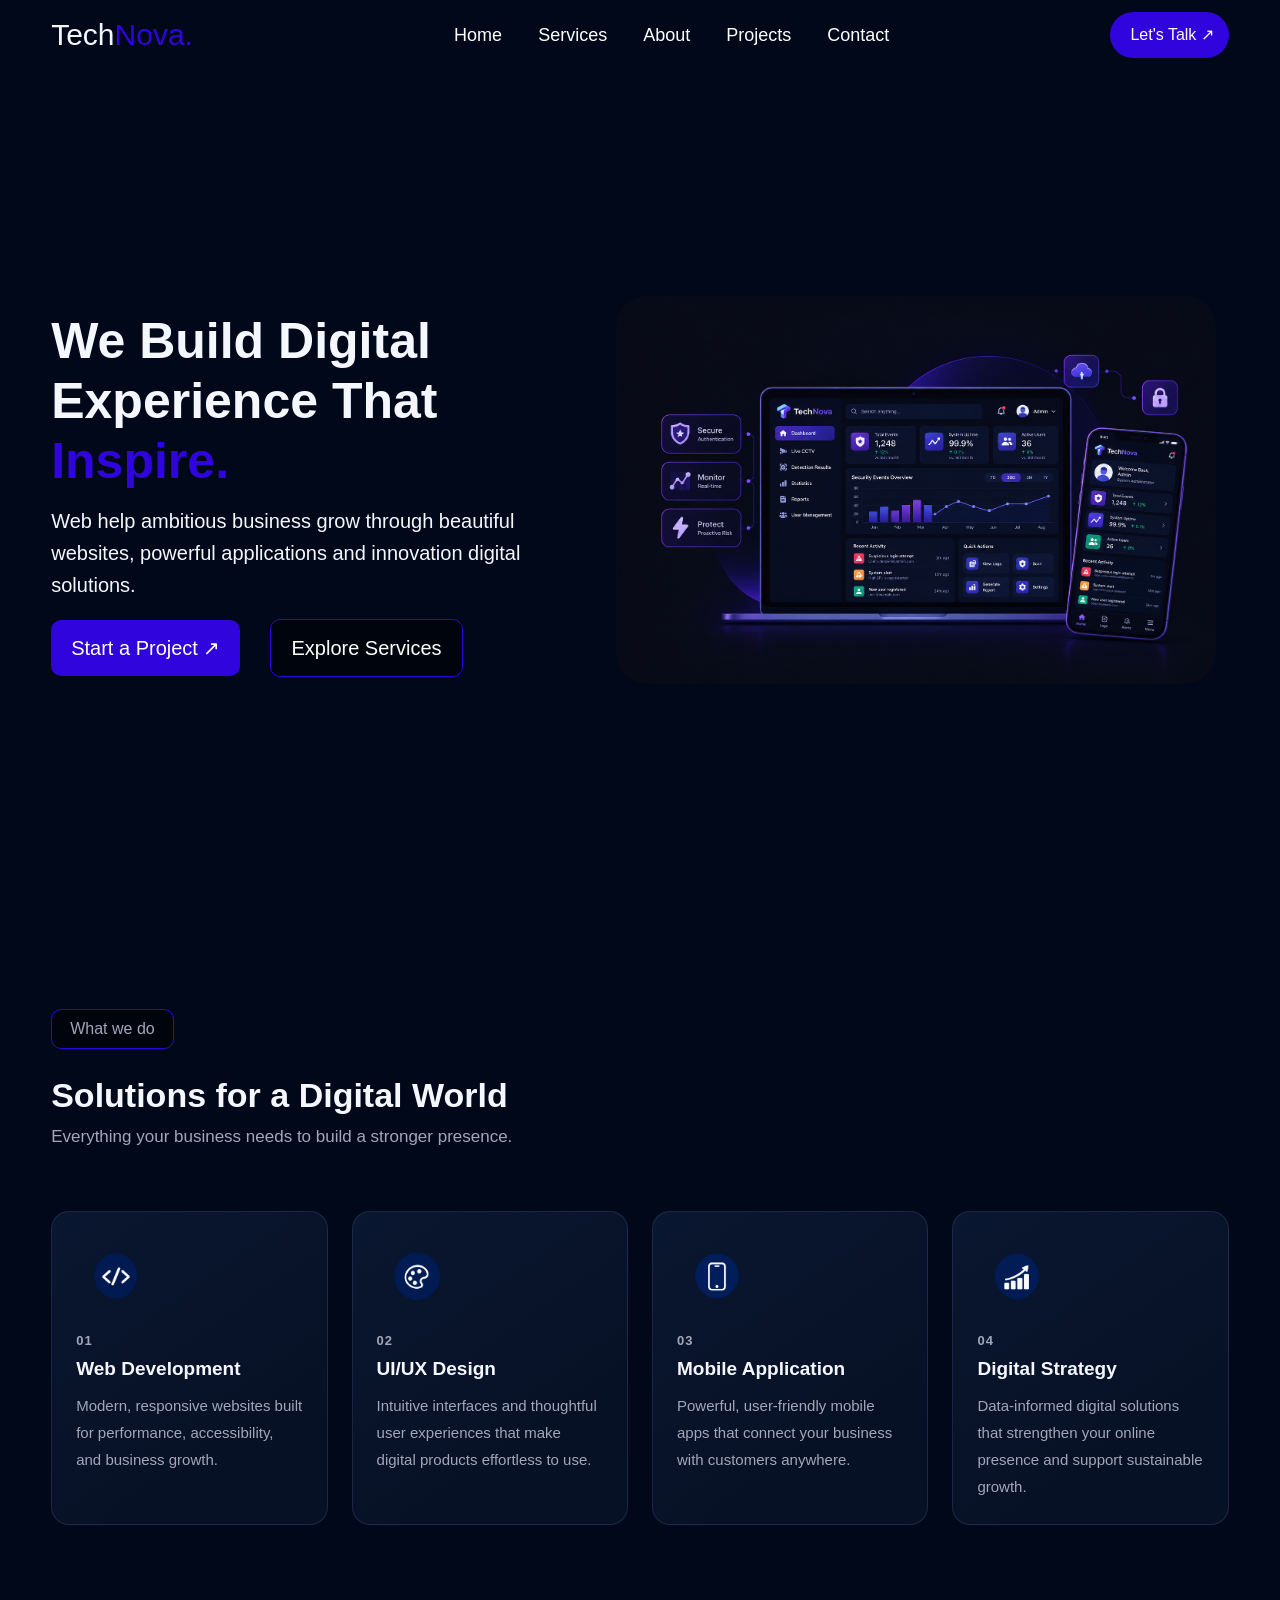
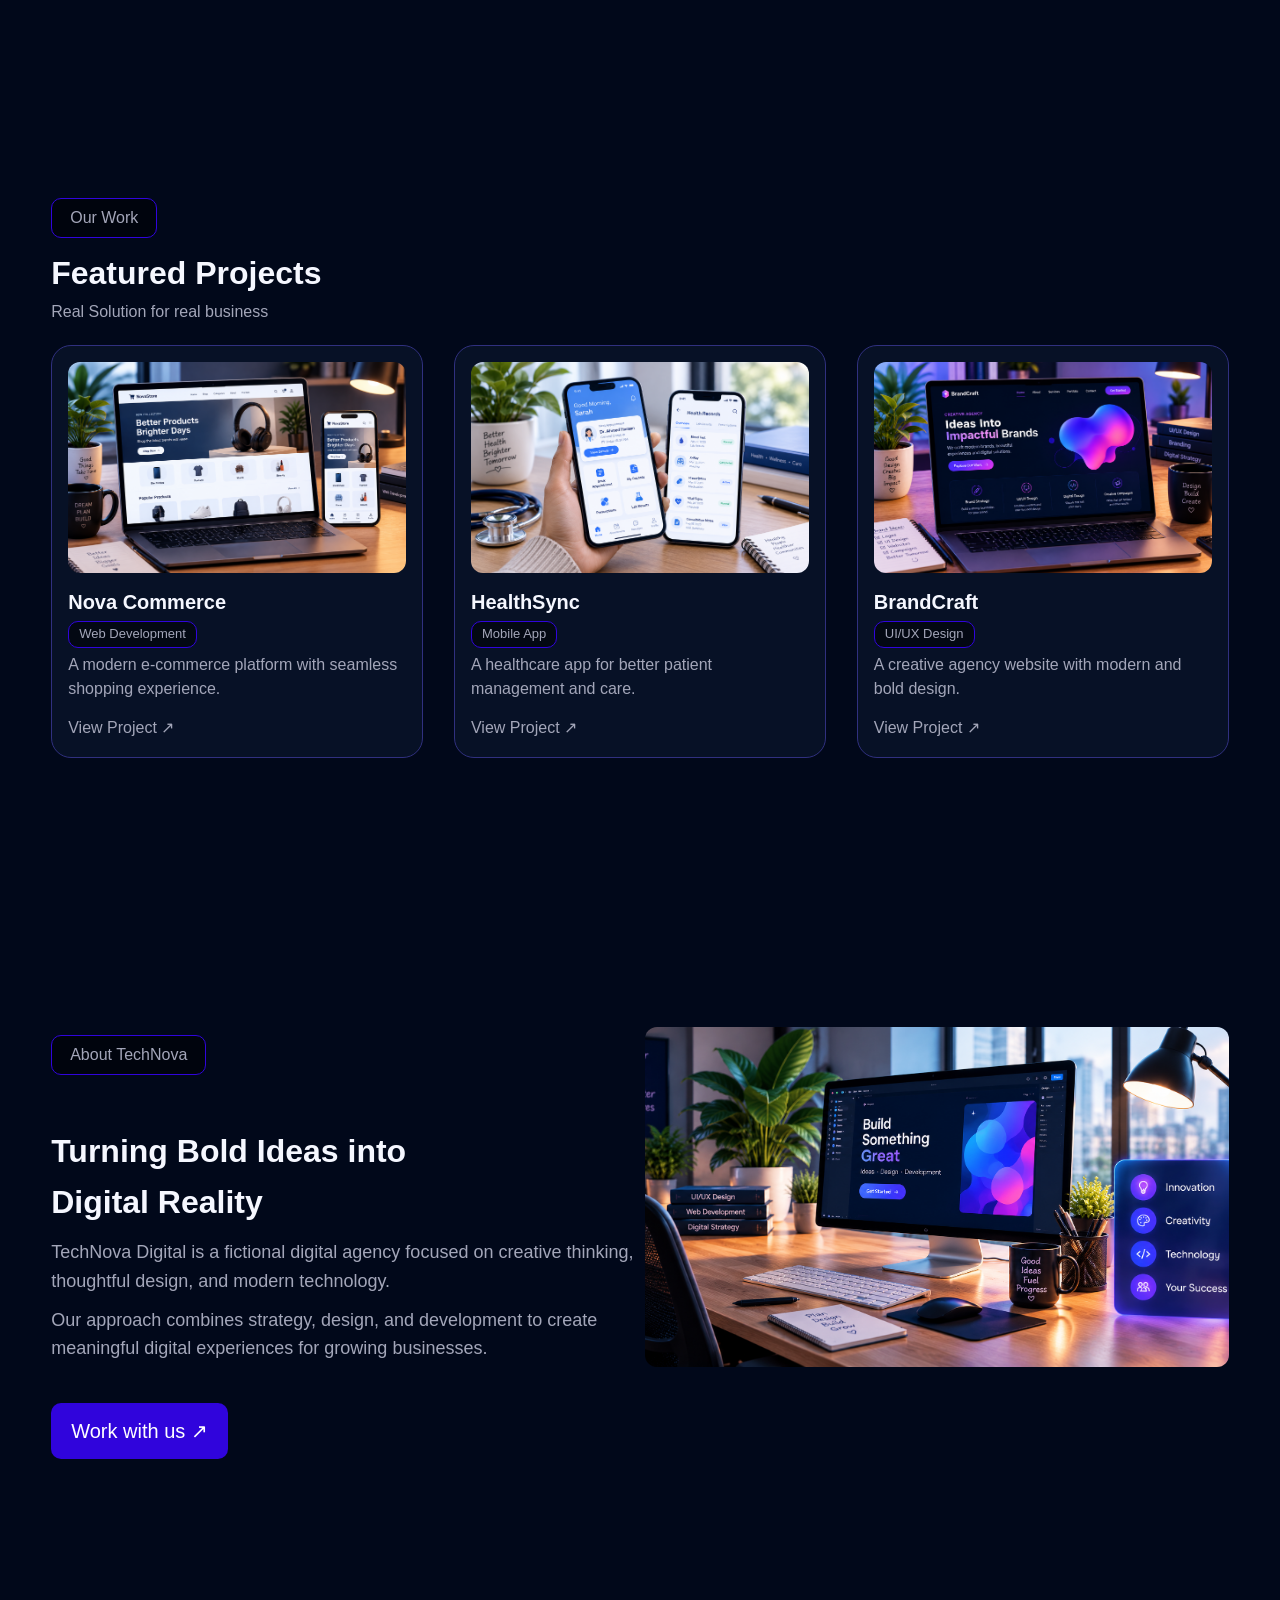
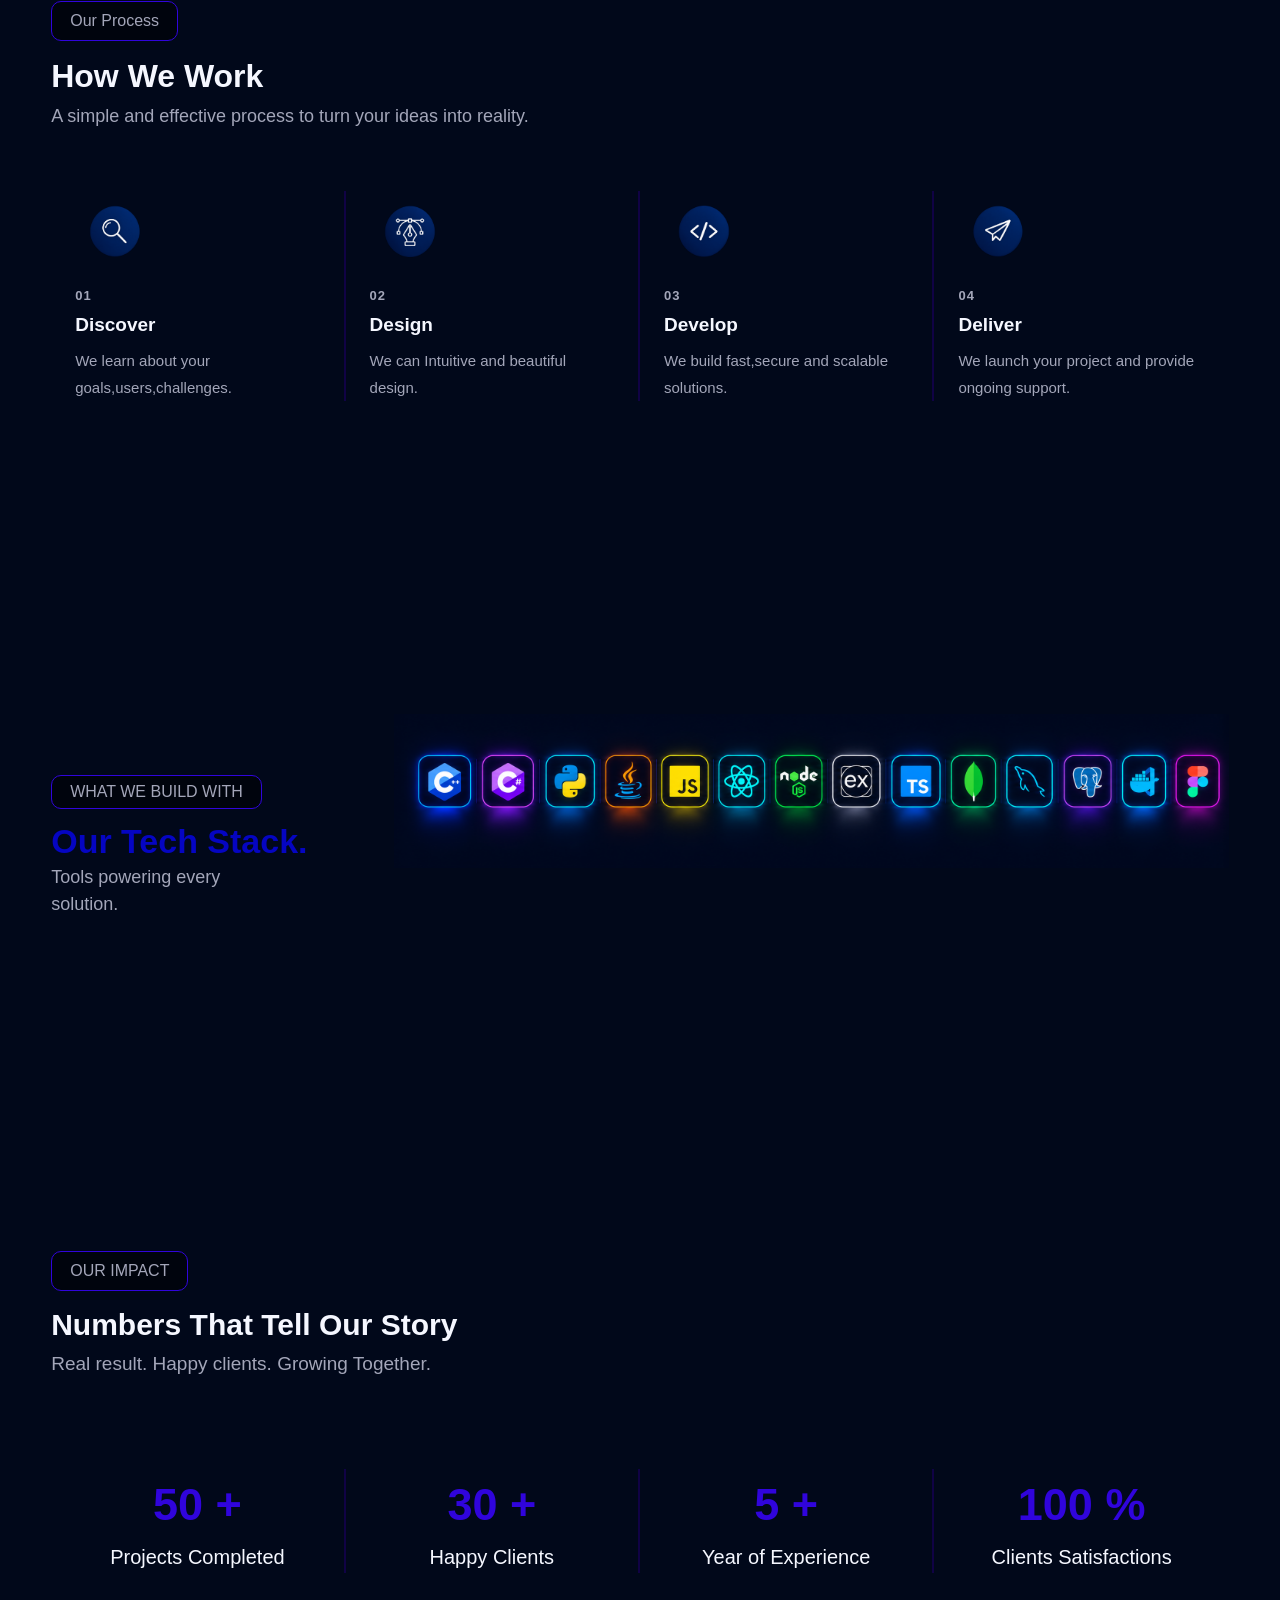
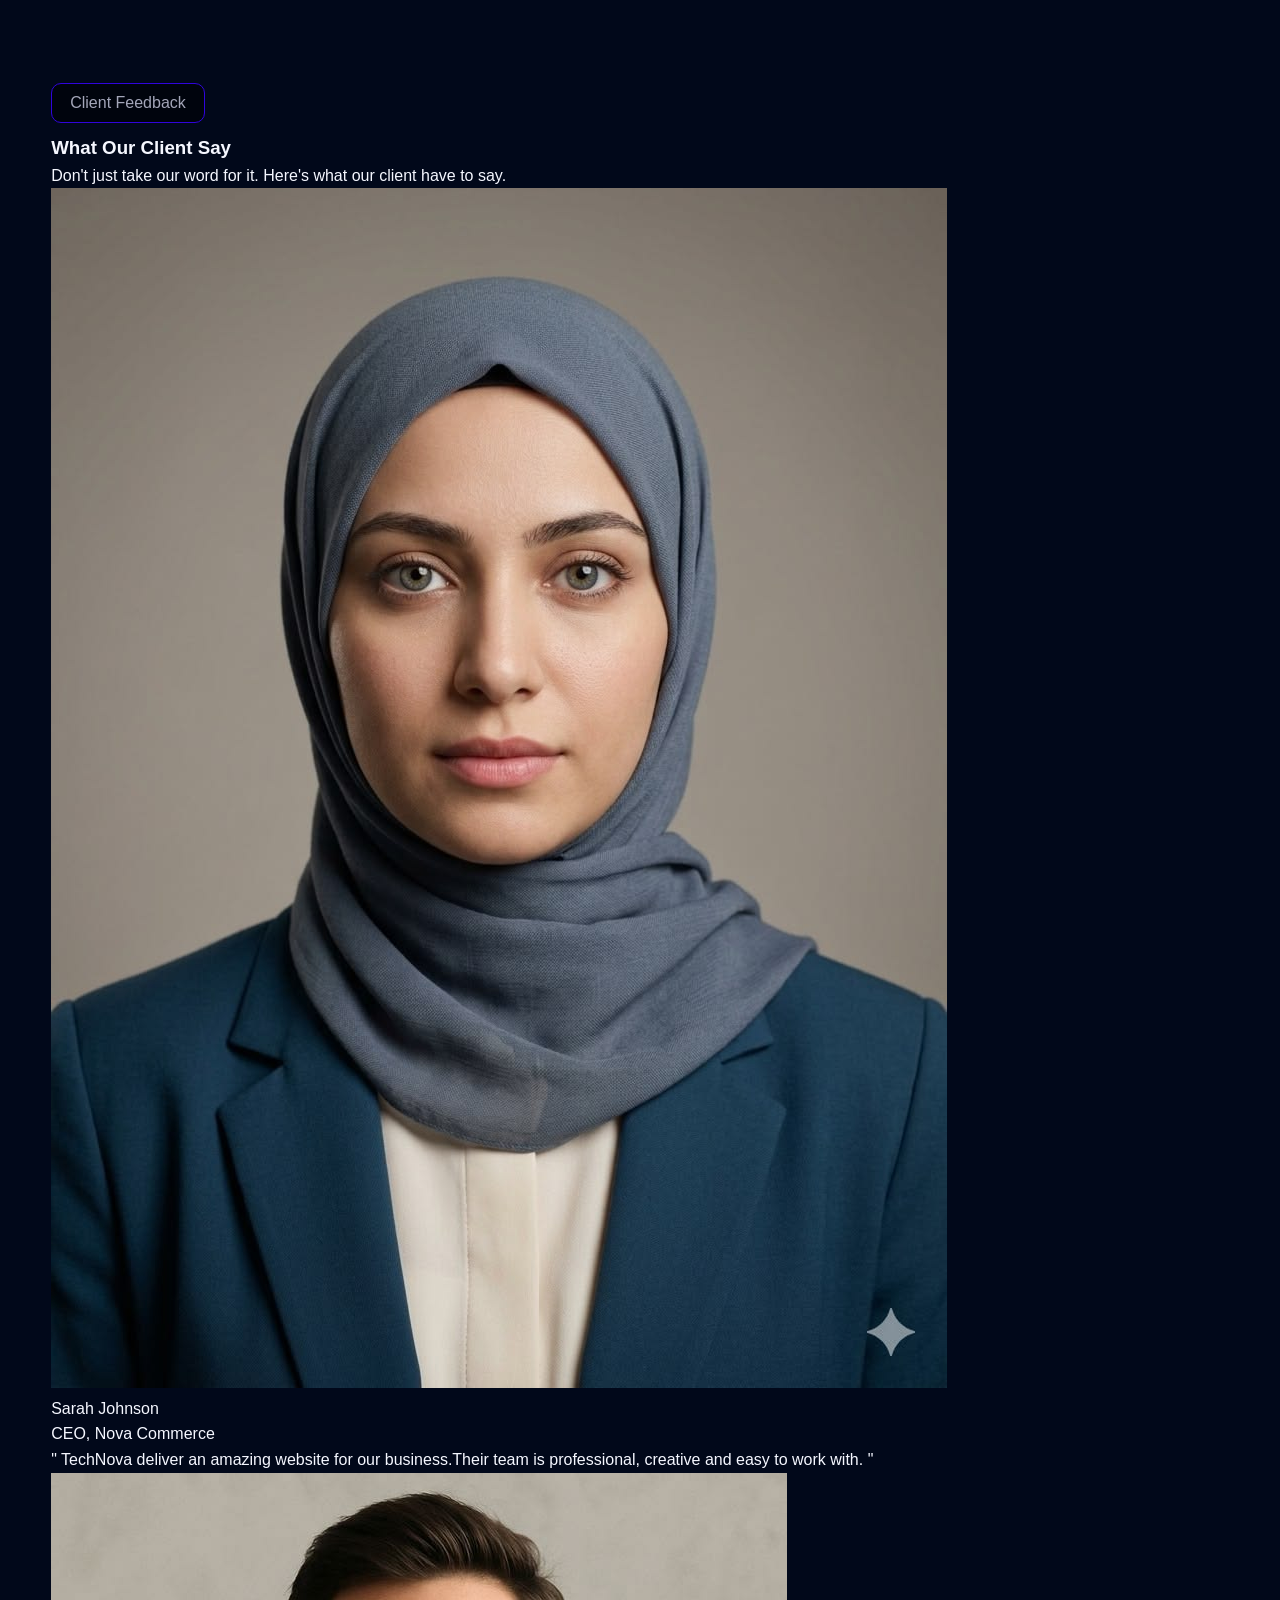
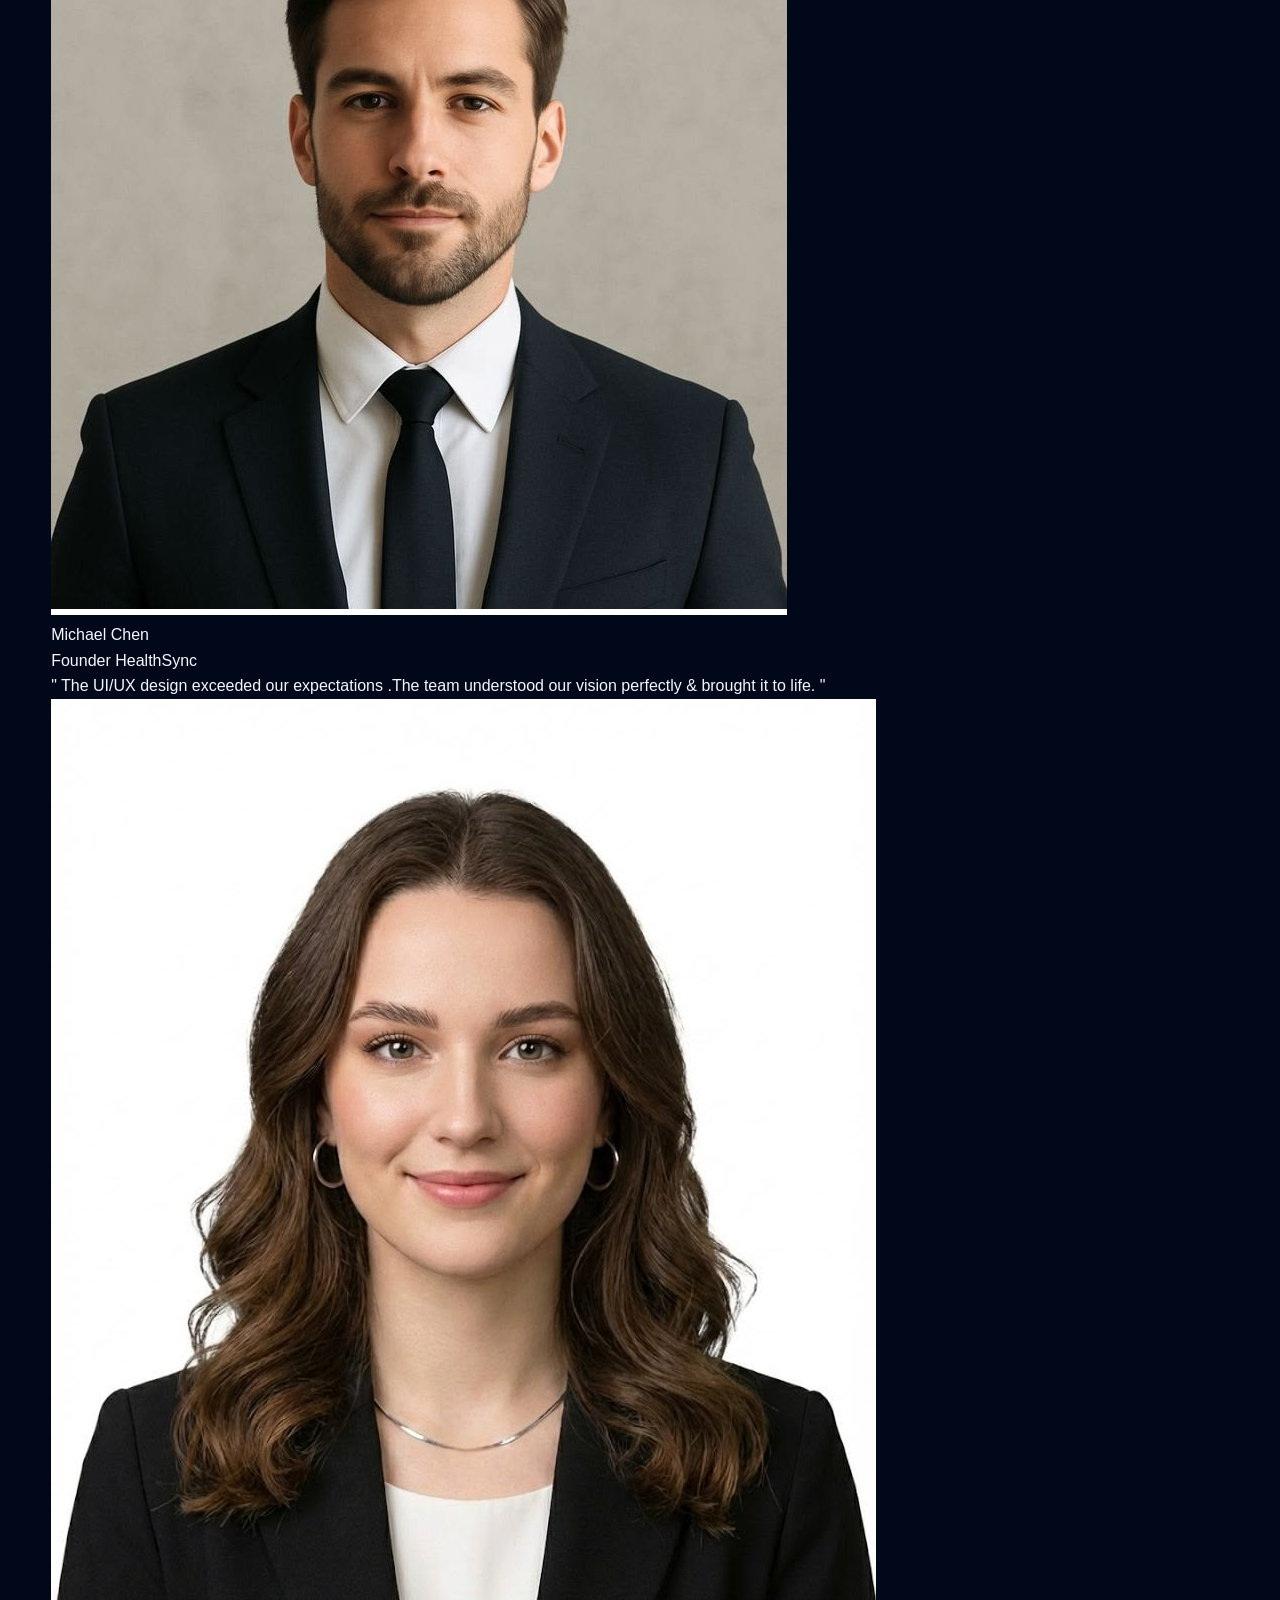
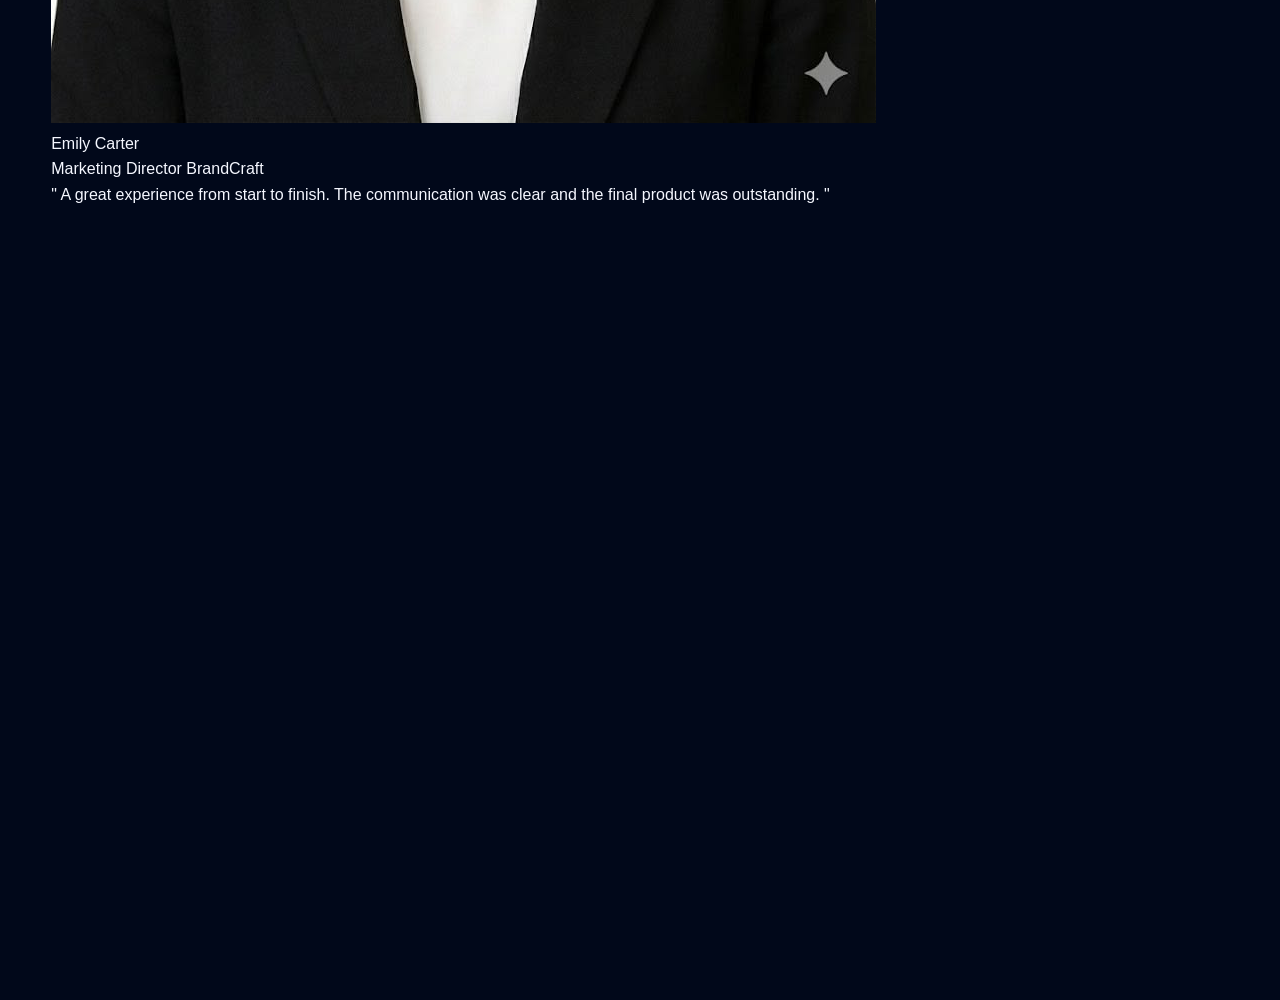
==== WebDev-L1-LandingPage/index.html @ ad39c38d "Update landing page HTML structure" ====
<!DOCTYPE html>
<html lang="en">
<head>
    <meta charset="UTF-8">
    <meta name="viewport" content="width=device-width, initial-scale=1.0">
    <title>TechNova Digital | Digital Solutions</title>
    <link rel="stylesheet" href="style.css">
</head>
<body>
    
        <header>
        <div class="left-side">Tech<span class="span-title">Nova.</span></div>
        <div class="middle-side">
            <div><a href="#home">Home</a></div>
            <div><a href="#services">Services</a></div>
            <div><a href="#about">About</a></div>
            <div><a href="#projects">Projects</a></div>
            <div><a href="#contact">Contact</a></div>
        </div>
        <div class="right-side">
            <a href="#contact" class="talk-button">Let's Talk ↗</a>
        </div>
    </header>
    <main>
        <section class="hero-info">
            <div class="hero">
                <h1>We Build Digital Experience That <span class="span-title">Inspire.</span></h1>

                <p class="description">Web help ambitious business grow through beautiful websites, powerful applications and innovation digital solutions. </p>

                <div class="hero-actions">
                    <a href="#contact" class="start-project">Start a Project ↗</a>
                    <a href="#services" class="explore-service">Explore Services</a>
                </div>
            </div>
            <div class="image-part">
                <div class="image">
                    <img class="hero-image" src="image/TechNova.png" alt="hero image">
                </div>         
            </div>
        </section>
        <section class="service" id="services">
            <a href="#services" class="span-projects">What we do</a>
            <p class="service-title">Solutions for a Digital World</p>
            <p class="service-description">Everything your business needs to build a stronger presence.</p>

            <div class="work-section">
                <div class="section">
                    <div class="icon-images">
                        <img class="icons" src="image/Code.png" alt="">
                    </div>
                    <p class="number">01</p>
                    <h4 class="section-title">Web Development</h4>
                    <p class="section-description">Modern, responsive websites built for performance, accessibility, and business growth.</p>

                </div>
                <div class="section">
                    <div class="icon-images">
                        <img class="icons" src="image/Palette.png" alt="">
                    </div>
                    <p class="number">02</p>
                    <h4 class="section-title">UI/UX Design</h4>
                    <p class="section-description">Intuitive interfaces and thoughtful user experiences that make digital products effortless to use.</p>

                </div>
                <div class="section">
                    <div class="icon-images">
                        <img class="icons" src="image/Mobile.png" alt="">
                    </div>
                    <p class="number">03</p>
                    <h4 class="section-title">Mobile Application</h4>
                    <p class="section-description">Powerful, user-friendly mobile apps that connect your business with customers anywhere.</p>
                </div>
                <div class="section">
                    <div class="icon-images">
                        <img class="icons" src="image/Analytics.png" alt="">
                    </div>
                    <p class="number">04</p>
                    <h4 class="section-title">Digital Strategy</h4>
                    <p class="section-description">Data-informed digital solutions that strengthen your online presence and support sustainable growth.</p>
                </div>
            </div>

        </section>
        <section class="project-part" id="projects">
            <div class="project-info">
                <a href="#projects" class="span-projects">Our Work</a>
                <h2 class="project-intro-title">
                    Featured Projects
                </h2>
                <p class="project-intro-description">Real Solution for real business</p>

            </div>
            <div class="project-view">
                <div class="project-section">
                    <div class="project-images">
                        <img class="project-image" src="image/Project/Nova Commerce.png" alt="">
                    </div>
                    <div class="project-description-info">
                        <h3 class="project-name">Nova Commerce</h3>
                        <p class="project-type">Web Development</p>
                        <p class="project-description">
                            A modern e-commerce platform with seamless shopping experience.
                        </p>
                        <a href="#projects" class="project">View Project ↗</a>
                    </div>
                    
                </div>
                <div class="project-section">
                    <div class="project-images">
                        <img class="project-image" src="image/Project/Health Sync.png " alt="">
                    </div>
                    <div class="project-description-info">
                        <h3 class="project-name">HealthSync
                        </h3>
                        <p class="project-type">Mobile App</p>
                        <p class="project-description">
                            A healthcare app for better patient management and care.
                        </p>
                        <a href="#projects" class="project">View Project ↗</a>
                    </div>
                    
                </div>
                <div class="project-section">
                    <div class="project-images">
                        <img class="project-image" src="image/Project/Brand Craft.png" alt="">
                    </div>
                    <div class="project-description-info">
                        <h3 class="project-name">BrandCraft</h3>
                        <p class="project-type">UI/UX Design
                        </p>
                        <p class="project-description">
                            A creative agency website with modern and bold design.
                        </p>
                        <a href="#projects" class="project">View Project ↗</a>
                    </div>
                </div>
            </div>
        </section>
        <section class="about-section" id="about">
            <div class="about-section-info">
                <a href="#about" class="span-about">About TechNova</a>
                <h2 class="about-title">Turning Bold Ideas into Digital Reality</h2>
                <p class="about-description">
                    TechNova Digital is a fictional digital agency focused on creative thinking, thoughtful design, and modern technology.
                </p>
                <p class="description2">
                    Our approach combines strategy, design, and development to create meaningful digital experiences for growing businesses.
                </p>
                <a href="#about" class="start-project">Work with us ↗</a>


            </div>
            <div class="about-section-image">
                <img class="about-image" src="image/about.png" alt="A creative digital agency workspace with a computer displaying a colorful design">

            </div>
        </section>
        <section class="work">
            <div class="work-process-title-info">
                <a href="#" class="span-projects">Our Process</a>
                <h2 class="work-title">How We Work</h2>
                <p class="work-section-description">A simple and effective process to turn your ideas into reality.</p>
            </div>
            <div class="work-section">
                <div class="section">
                    <div class="icon-images">
                        <img class="icons" src="image/Process_icon/discover.png" alt="">
                    </div>
                    <p class="number">01</p>
                    <h4 class="section-title">Discover</h4>
                    <p class="section-description">We learn about your goals,users,challenges.</p>
                    
                </div>
                <div class="section">
                    <div class="icon-images">
                        <img class="icons" src="image/Process_icon/design.png" alt="">
                    </div>
                    <p class="number">02</p>
                    <h4 class="section-title">Design</h4>
                    <p class="section-description">We can Intuitive and beautiful design.</p>

                </div>
                <div class="section">
                    <div class="icon-images">
                        <img class="icons" src="image/Process_icon/develop.png" alt="">
                    </div>
                    <p class="number">03</p>
                    <h4 class="section-title">Develop</h4>
                    <p class="section-description">We build fast,secure and scalable solutions.</p>
                </div>
                <div class="section">
                    <div class="icon-images">
                        <img class="icons" src="image/Process_icon/deliver.png" alt="">
                    </div>
                    <p class="number">04</p>
                    <h4 class="section-title">Deliver</h4>
                    <p class="section-description">We launch your project and provide ongoing support.</p>
                </div>
            </div>
        </section>
        <section class="modern-stack">
            <div class="stack-titles">
                <span class="span-projects">WHAT WE BUILD WITH</span>
                <p class="tech-stack">Our Tech Stack.</p>
                <p class="tech-description">Tools powering every solution.</p>
            </div>
            <div class="stack-image">
                <img class="stack" src="image/Stack.png" alt="Technology stack: C++, C#, Python, Java, JavaScript, React, Node.js, Express, TypeScript, MongoDB, MySQL, PostgreSQL, Docker, and Figma">
            </div>
        </section>
        <section class="story-section">
            <div class="impact-info">
                <a href="#" class="span-projects">OUR IMPACT</a>
                <h2 class="impact-title">Numbers That Tell Our Story</h2>
                <p class="impact-title-description">Real result. Happy clients. Growing Together.</p>
            </div>

            <div class="impact_stat">
                <div class="stat">
                    <h3 class="impact-number">50 + </h3>
                    <p class="impact-description">Projects Completed </p>
                </div>

                <div class="stat">
                    <h3 class="impact-number">30 + </h3>
                    <p class="impact-description">Happy Clients </p>
                </div>

                <div class="stat">
                    <h3 class="impact-number">5 + </h3>
                    <p class="impact-description">Year of Experience </p>
                </div>

                <div class="stat">
                    <h3 class="impact-number">100 % </h3>
                    <p class="impact-description">Clients Satisfactions </p>
                </div>
            </div>
        </section>
        <section class="client-feedback">
            <div class="client-feedback-info">
                <a class="span-projects" href="#">Client Feedback</a>
                <h3 class="client-title">What Our Client Say</h3>
                <p class="client-title-description">Don't just take our word for it. Here's what our client have to say.</p>

            </div>
            <div class="feedback-testimony">
                <div class="client-box">
                    <div class="client-personal-info">
                        <div class="client-image">
                            <img class="profile-pic" src="image/profile/Sarah.jpg" alt="">
                        </div>
                        <div class="client-personal-status">
                            <p class="client-name">Sarah Johnson</p>
                            <p class="client-status">
                                CEO, Nova Commerce
                            </p>
                        </div>
                    </div>
                    <div class="client-feedback-text">
                        <p class="feedback">" TechNova deliver an amazing website for our business.Their team is professional, creative and easy to work with. "</p>
                    </div>
                </div>
                <div class="client-box">
                    <div class="client-personal-info">
                        <div class="client-image">
                            <img class="profile-pic" src="image/profile/Michael.jpg" alt="">
                        </div>
                        <div class="client-personal-status">
                            <p class="client-name">Michael Chen </p>
                            <p class="client-status">
                                Founder HealthSync
                            </p>
                        </div>
                    </div>
                    <div class="client-feedback-text">
                        <p class="feedback">" The UI/UX design exceeded our expectations .The team understood our vision perfectly & brought it to life. "</p>
                    </div>
                </div>
                <div class="client-box">
                    <div class="client-personal-info">
                        <div class="client-image">
                            <img class="profile-pic" src="image/profile/Emily.jpg" alt="">
                        </div>
                        <div class="client-personal-status">
                            <p class="client-name">Emily Carter</p>
                            <p class="client-status">
                                Marketing Director BrandCraft
                            </p>
                        </div>
                    </div>
                    <div class="client-feedback-text">
                        <p class="feedback">" A great experience from start to finish. The communication was clear and the final product was outstanding. "</p>
                    </div>
                </div>

            </div>
        </section>

    </main>

    
</body>
</html>
---- WebDev-L1-LandingPage/style.css ----
* {
    margin: 0;
    padding: 0;
    box-sizing: border-box;
}

:root {
    --page-gutter: clamp(24px, 4vw, 64px);
}

html {
    scroll-behavior: smooth;
}

body {
    font-family: Arial, Helvetica, sans-serif;
    background-color:#01081A;
    color: #f5f7ff;
    line-height: 1.6;
    min-height: 1000vh;

}
html, body {
    overflow-x: hidden;
    width: 100%;
}

main {
    display: flex;
    flex-direction: column;
    gap: 0;
    width: 100%;
    max-width: 1600px;
    margin: 0 auto;
    padding: 0 var(--page-gutter);
}

header{
    display: flex;
    align-items: center;
    height: 70px;
    width: 100%;
    max-width: 1600px;
    margin: 0 auto 18px;
    padding: 0 var(--page-gutter);
    
}
.left-side{
    width: auto;
    display: flex;
    align-items: center;
    font-size: 30px;
    margin-right: 40px;
}
.middle-side{
    display: flex;
    justify-content: center;
    align-items: center;
    gap: clamp(16px, 3vw, 36px);
    flex: 1;
    font-size: 18px;
}
.right-side{
    width: auto;
    display: flex;
    align-items: center;


}
.span-title{
    color: #3004dc;
}

.talk-button {
    display: inline-flex;
    align-items: center;
    padding-top: 10px;
    padding-bottom: 10px;
    padding-left: 20px;
    padding-right: 15px;
    background-color: #3004dc;
    color: white;
    text-decoration: none;
    font-size: 16px;
    font-weight: 500;
    border-radius:50px;
    transition: background-color 0.3s ease;
}

.talk-button:hover {
    background-color: #0505c2;
}

.talk-button span {
    font-size: 22px;
}
a{
    text-decoration: none;
    color: white;
}
.hero{
    display: flex;
    flex-direction: column;
    align-items: flex-start;
    gap: 14px;
}

h1{
    max-width: 520px;
    font-size: clamp(38px, 4vw, 50px);
    line-height: 1.2;

}
.description{
    max-width: 500px;
    font-size: 20px;
    line-height: 1.6;
}

.hero-info{
    display: grid;
    grid-template-columns: minmax(0, 0.9fr) minmax(0, 1.1fr);
    align-items: center;
    gap: clamp(24px, 3vw, 40px);
    min-height: calc(100vh - 88px);
    min-height: calc(100svh - 88px);
    padding: 12px 0;
}

.hero-actions{
    display: flex;
    flex-wrap: wrap;
    align-items: center;
    gap: 30px;
    margin-top: 4px;

}
.start-project {
    display: inline-flex;
    align-items: center;
    padding: 12px 20px;
    background-color: #3004dc;
    color: white;
    text-decoration: none;
    font-size: 20px;
    font-weight: 500;
    border-radius:10px;
    
    transition: background-color 0.3s ease;
}

.start-project:hover {
    background-color: #0505c2;
}

.explore-service{
    background-color: rgb(0 0 0 / 50%);
    border: solid 1px #3004dc;
    padding: 12px 20px;
    color: white;
    text-decoration: none;
    font-size: 20px;
    font-weight: 500;
    border-radius:10px;
    transition: background-color 0.3s ease;

}
.image-part{
    min-width: 0;
}
.image{
    width: 100%;
    max-width: 600px;
    margin: 0 auto;
}
.hero-image{
    border-radius: 32px;
    width: 100%;
}
.modern-stack{
    display: flex;
    align-items: center;
    gap: clamp(24px, 4vw, 48px);
    width: 100%;
    min-height: 100vh;
    min-height: 100svh;
    padding: 0;
    margin-top: -60px;
}
.stack-titles{
    flex: 0 0 25%;
    font-size: clamp(16px, 1.4vw, 25px);
    line-height: 1.3;
    color: #0505c2;
}

.tech-stack{
    font-size: 34px;
    font-weight: bold;

}
.tech-description{
    color: #a3a6b9;
    max-width: 240px;
    font-size: 18px;
    line-height: 1.5;

}
.stack-image{
    flex: 1;
    min-width: 0;
    height: clamp(120px, 12vw, 220px);
    overflow: hidden;
}
.stack{
    width: 100%;
    height: 100%;
    object-fit: cover;
    object-position: center;
    border: none;
}

.service{
    margin-block: 48px;
    scroll-margin-top: 24px;
    margin-top: -1px;
}

.services{
    display: inline-block;
    background-color: rgb(0 0 0 / 50%);
    border: solid 1px #3004dc;
    padding: 2px 10px;
    text-decoration: none;
    color: #a3a6b9;
    font-size: 13px;
    border-radius:10px;
    transition: background-color 0.3s ease;
    margin-bottom: 5px;
}

.service-title{
    margin-top: 16px;
    font-size: clamp(26px, 3vw, 34px);
    font-weight: bold;
    line-height: 1.2;
}

.service-description{
    color: #a3a6b9;
    max-width: 560px;
    margin-top: 8px;
    font-size: 17px;
}

.work-section{
    display: grid;
    grid-template-columns: repeat(4, minmax(0, 1fr));
    gap: clamp(16px, 2vw, 24px);
    margin-top: 60px;
}

.section{
    min-width: 0;
    min-height: 260px;
    display: flex;
    flex-direction: column;
    align-items: flex-start;
    padding: 24px;
    border: solid 1px rgb(100 116 175 / 22%);
    border-radius: 18px;
    background: linear-gradient(145deg, #0a1730, #071126 70%);
    transition: border-color 0.2s ease, transform 0.2s ease;
}

.section:hover{
    border-color: rgb(92 67 255 / 75%);
    transform: translateY(-4px);
}

.icon-images{
    display: grid;
    width: 80px;
    height: 80px;
    place-items: center;
    margin-bottom: 15px;
    padding: 11px;
    border-radius: 14px;
}

.icons{
    display: block;
    object-fit: cover;
    object-position: center;
    width: 100%;
}

.number{
    margin-bottom: 5px;
    color: #a3a6b9;
    font-size: 13px;
    font-weight: 700;
    letter-spacing: 0.08em;
}

.section-title{
    margin-bottom: 10px;
    font-weight: bold;
    font-size: 19px;
    line-height: 1.35;
}

.section-description{
    color: #a3a6b9;
    font-size: 15px;
    line-height: 1.8;
}
.work-title{
    font-size: 32px;
}
.work-section-description{
    font-size: 18px;
    color: #a3a6b9;
}
.work .work-section{
    gap: 0;
}

.work .section{
    min-height: 0;
    align-items: flex-start;
    padding: 0 24px;
    border: 0;
    border-radius: 0;
    background: none;
    text-align: left;
    transition: none;
}



.work .section:not(:last-child){
    border-right: 2px solid #100245;
}

.work .section:hover{
    transform: none;
}

.project-part{
    display: flex;
    flex-direction: column;
    justify-content: center;
    min-height: 100vh;
    min-height: 100svh;
    scroll-margin-top: 24px;
}
.span-projects{
    display: inline-block;
    background-color: rgb(0 0 0 / 50%);
    border: solid 1px #3004dc;
    padding: 6px 18px;
    text-decoration: none;
    color: #a3a6b9;
    font-size: 16px;
    border-radius:10px;
    transition: background-color 0.3s ease;
    margin-top: 110px;
    margin-bottom: 10px;
}
.project-intro-title{
    font-weight: bold;
    font-size: 32px;
}
.project-intro-description{
    color: #a3a6b9;
}
.project-view{
    display: grid;
    grid-template-columns: repeat(3, minmax(0, 1fr));
    gap: clamp(18px, 2.4vw, 32px);
    margin-top: 20px;

}

.project-section{
    min-width: 0;
    display: flex;
    flex-direction: column;
    padding: 16px;
    border: solid 1px rgb(48, 48, 127);
    border-radius: 20px;
    background-color: #071126;
    transition: border-color 0.2s ease, transform 0.2s ease;
}

.project-section:hover{
    border-color: #3004dc;
    transform: translateY(-4px);
}

.project-images{
    width: 100%;
    aspect-ratio: 16 / 10;
    padding: 0;
    margin-bottom: 16px;
    overflow: hidden;
    border-radius: 12px;
}

.project-image{
    width: 100%;
    height: 100%;
    object-fit: cover;
    display: block;
    transition: transform 0.25s ease;
}

.project-section:hover .project-image{
    transform: scale(1.03);
}

.project-description-info{
    display: flex;
    flex: 1;
    flex-direction: column;
    align-items: flex-start;
}

.project-name{
    margin-bottom: 6px;
    font-size: 20px;
    line-height: 1.3;
}

.project-type{
    display: inline-block;
    background-color: rgb(0 0 0 / 50%);
    border: solid 1px #3004dc;
    padding: 2px 10px;
    text-decoration: none;
    color: #a3a6b9;
    font-size: 13px;
    border-radius:10px;
    transition: background-color 0.3s ease;
    margin-bottom: 5px;
}

.project-description{
    margin-bottom: 14px;
    color: #a3a6b9;
    line-height: 1.5;
}

.project{
    display: inline-block;
    margin-top: auto;
    color: #a3a6b9;
}

.project:hover{
    color: #ffffff;
}

.about-section{
    display: grid;
    grid-template-columns: repeat(2, minmax(0, 1fr));
    align-items: center;
    gap: 10px;
    margin-top: 30px;
    padding: 32px 0;
    scroll-margin-top: 24px;
}

about-section-info{
    min-width: 0;
}

.about-section-image{
    min-width: 0;
}

.about-image{
    display: block;
    width: 100%;
    aspect-ratio: 1.72;
    border-radius: 12px;
    object-fit: cover;
}
.span-about{
    display: inline-block;
    background-color: rgb(0 0 0 / 50%);
    border: solid 1px #3004dc;
    padding: 6px 18px;
    text-decoration: none;
    color: #a3a6b9;
    font-size: 16px;
    border-radius:10px;
    transition: background-color 0.3s ease;
    margin-top: 100px;
    margin-bottom: 71px;
}
.about-title{
    font-size: 32px;
    margin-top: -20px;
    width: 420px;
    margin-bottom: 10px;
}
.about-description{
    margin-top: 0px;
    margin-bottom: 10px;
    font-size: 18px;
    color: #a3a6b9;
}
.description2{
    margin-top: 10px;
    margin-bottom: 40px;
    font-size: 18px;
    color: #a3a6b9;

}

.story-section{
    margin-top: -100px;
}
.impact_stat {
    display: grid;
    grid-template-columns: repeat(4, 1fr);
    margin-top: 35px;
}
.impact-title{
    font-size: 30px;
}
.impact-title-description{
    margin-bottom: 90px;
    color: #a3a6b9;
    font-size: 19px;

}

.stat {
    text-align: center;
    border-right: 2px solid #100245;
}
.stat:last-child {
    border-right: none;
}
.impact-number{
    font-size: 45px;
    color:#3004dc;

}
.impact-description{
    font-size: 20px;
}
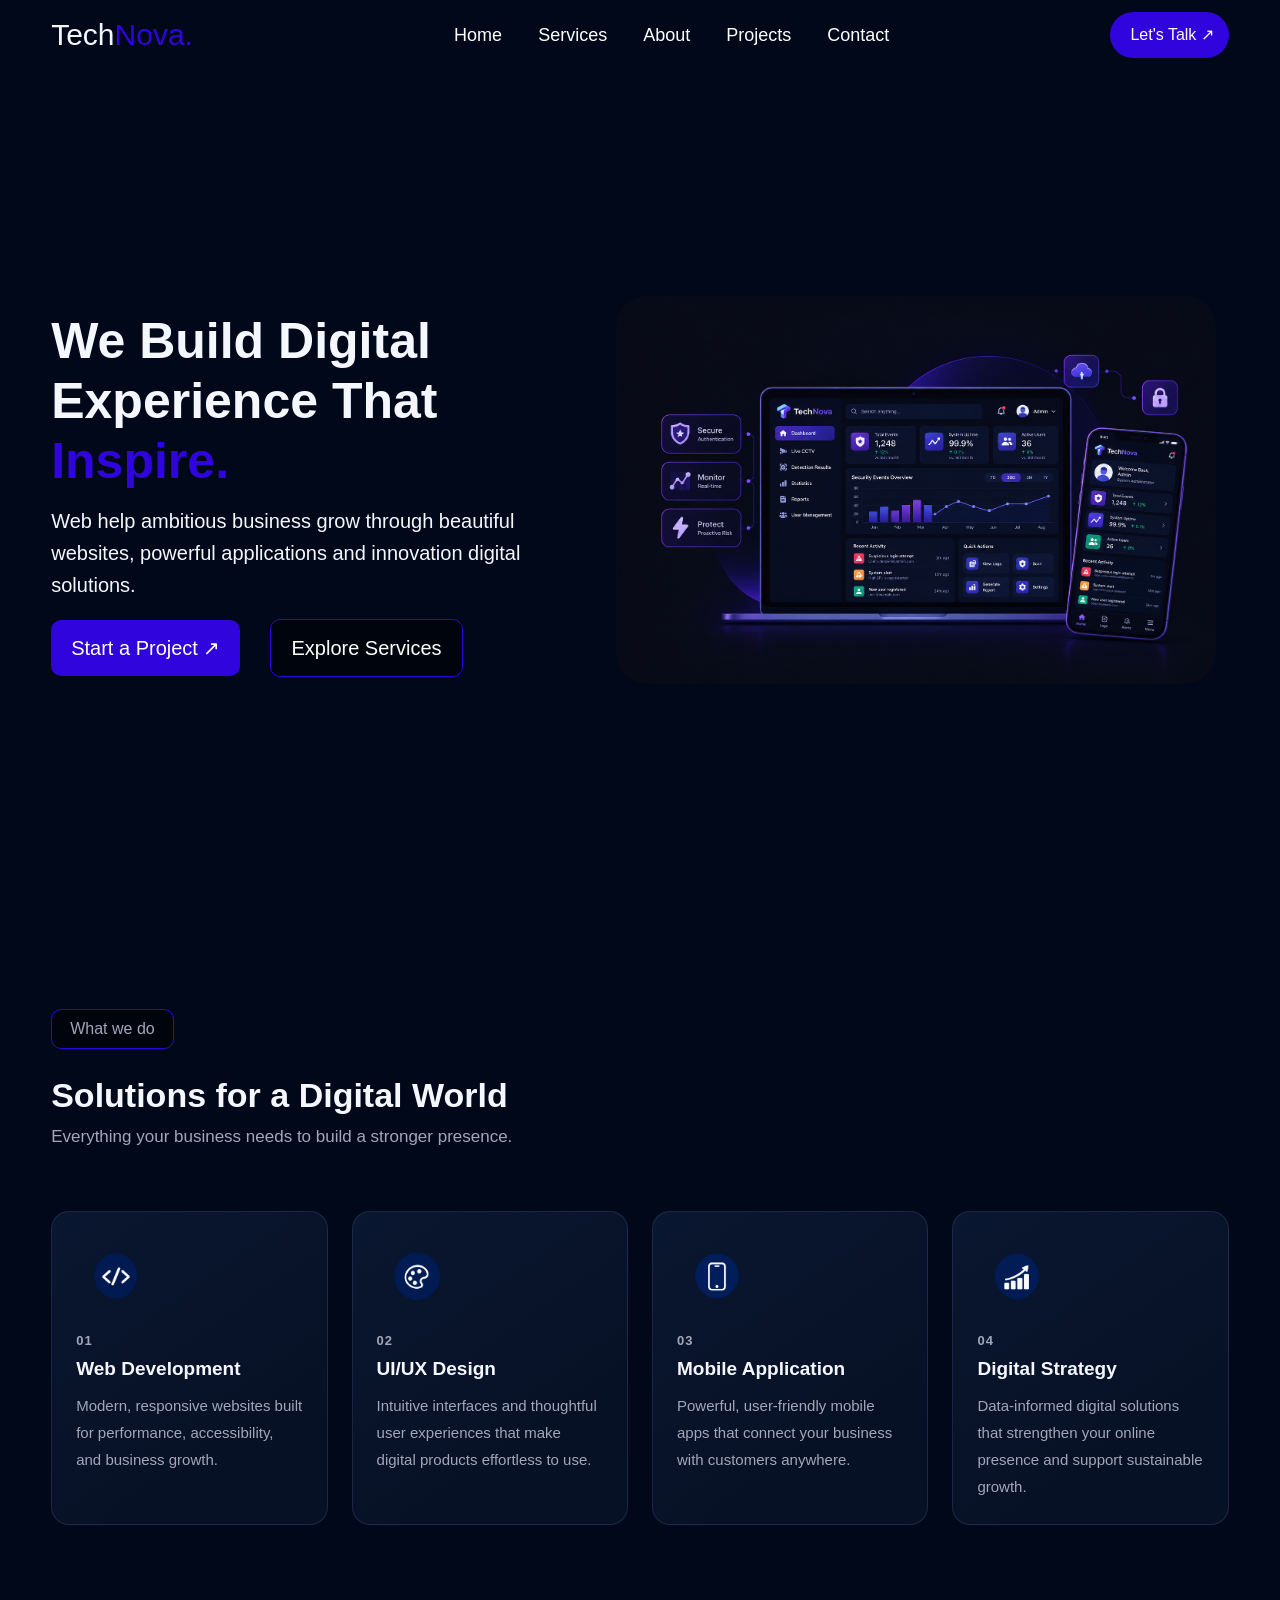
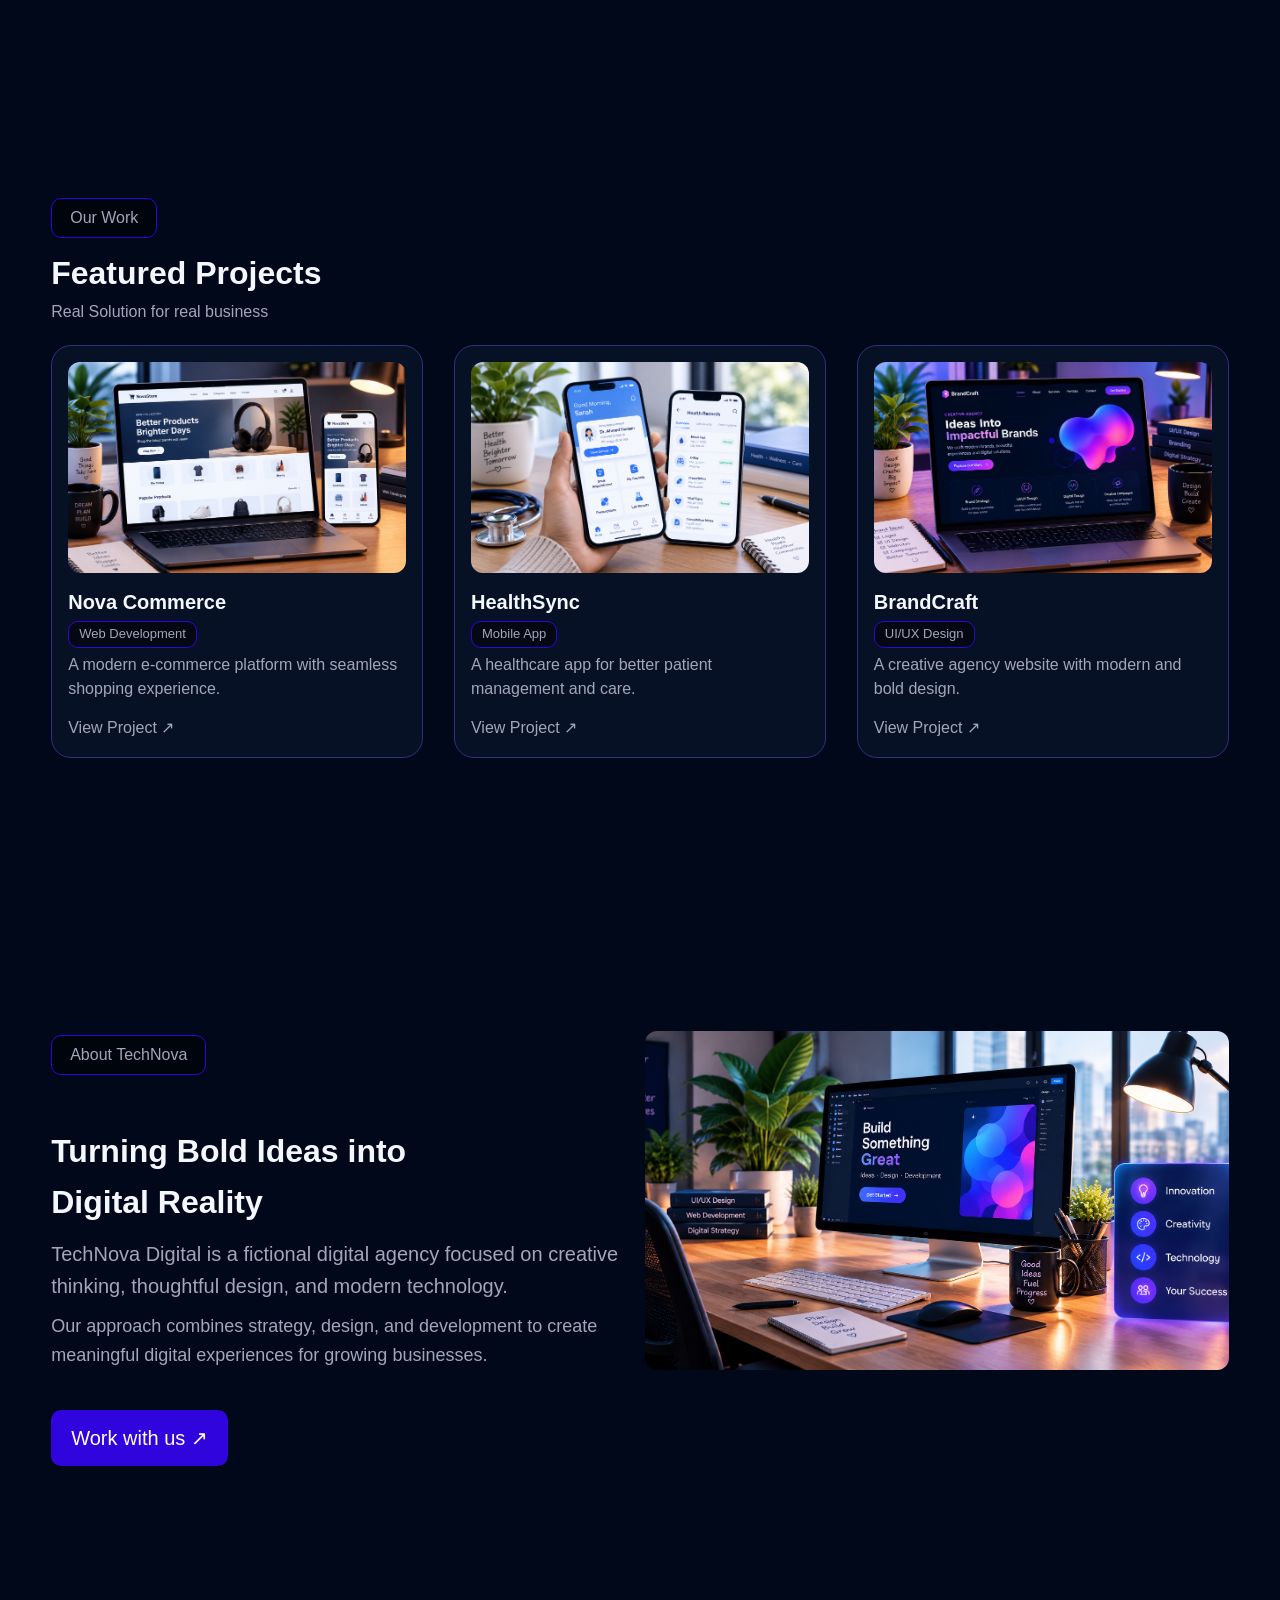
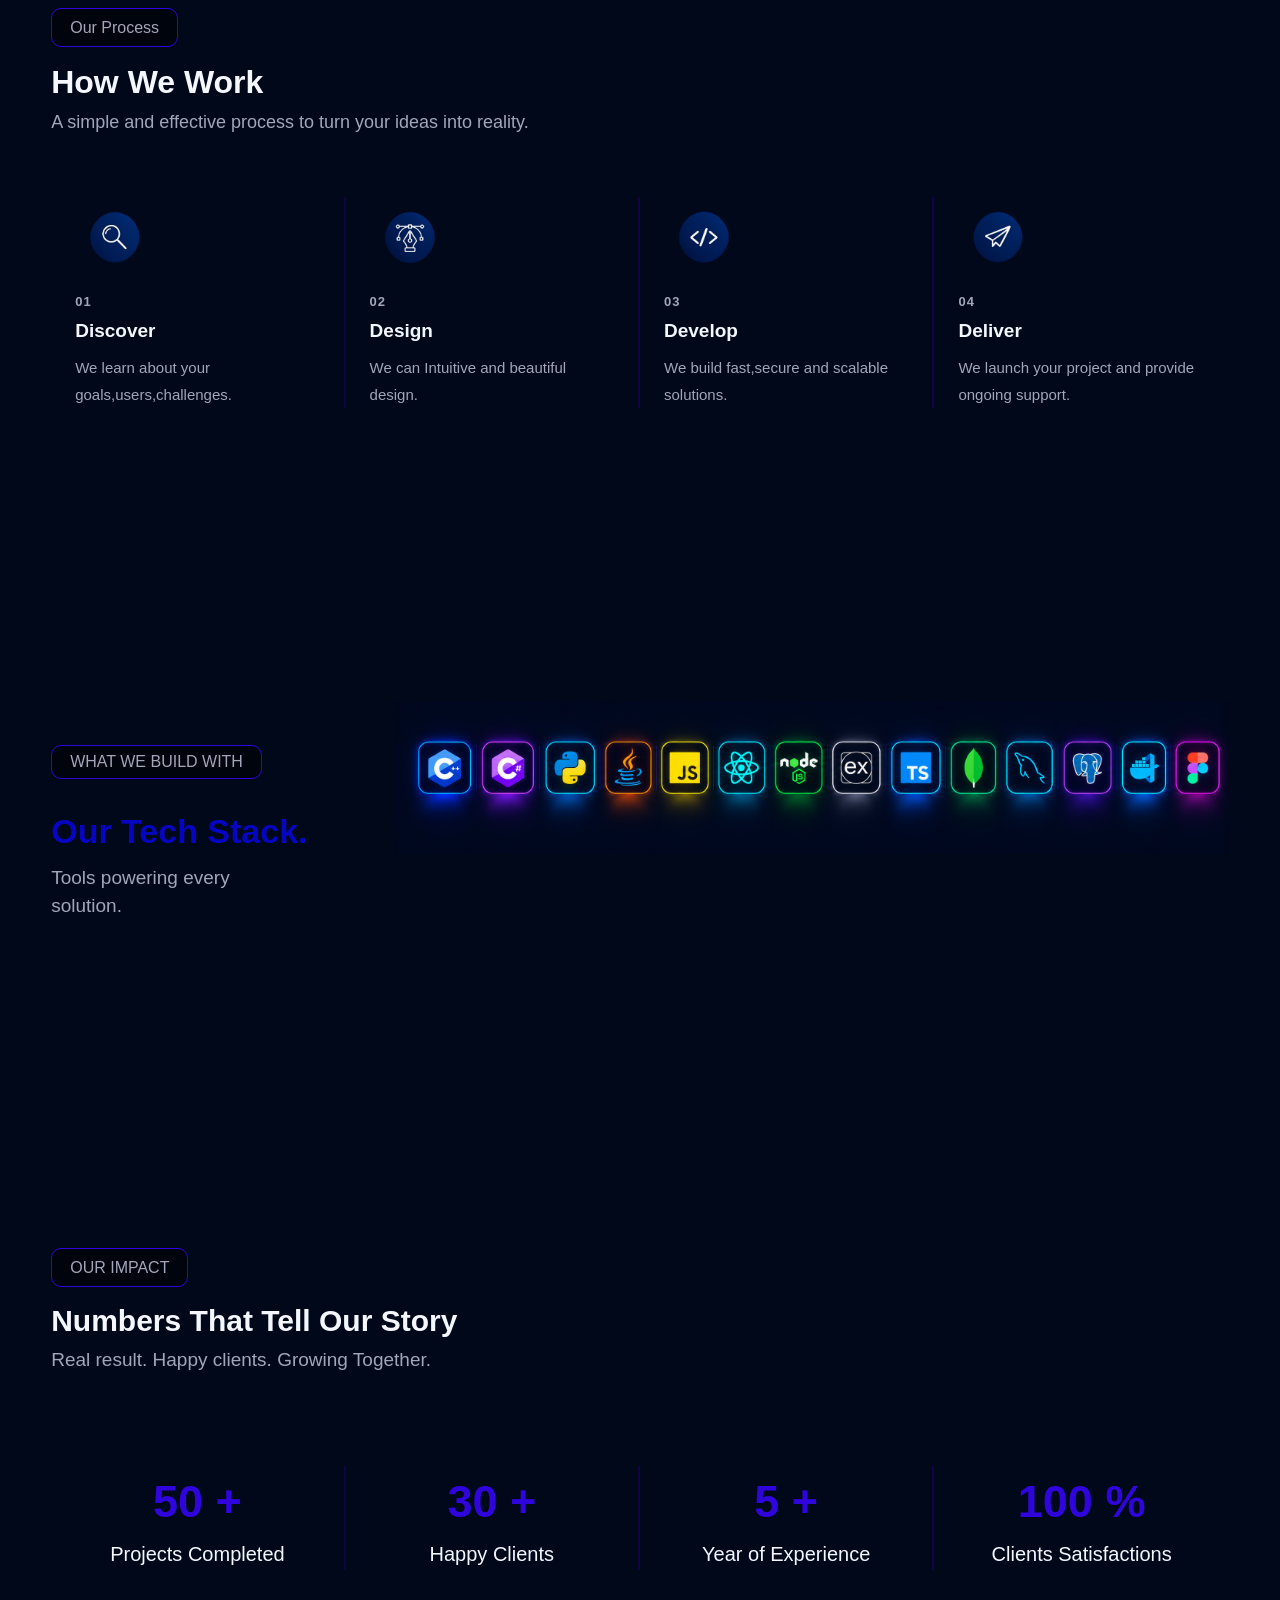
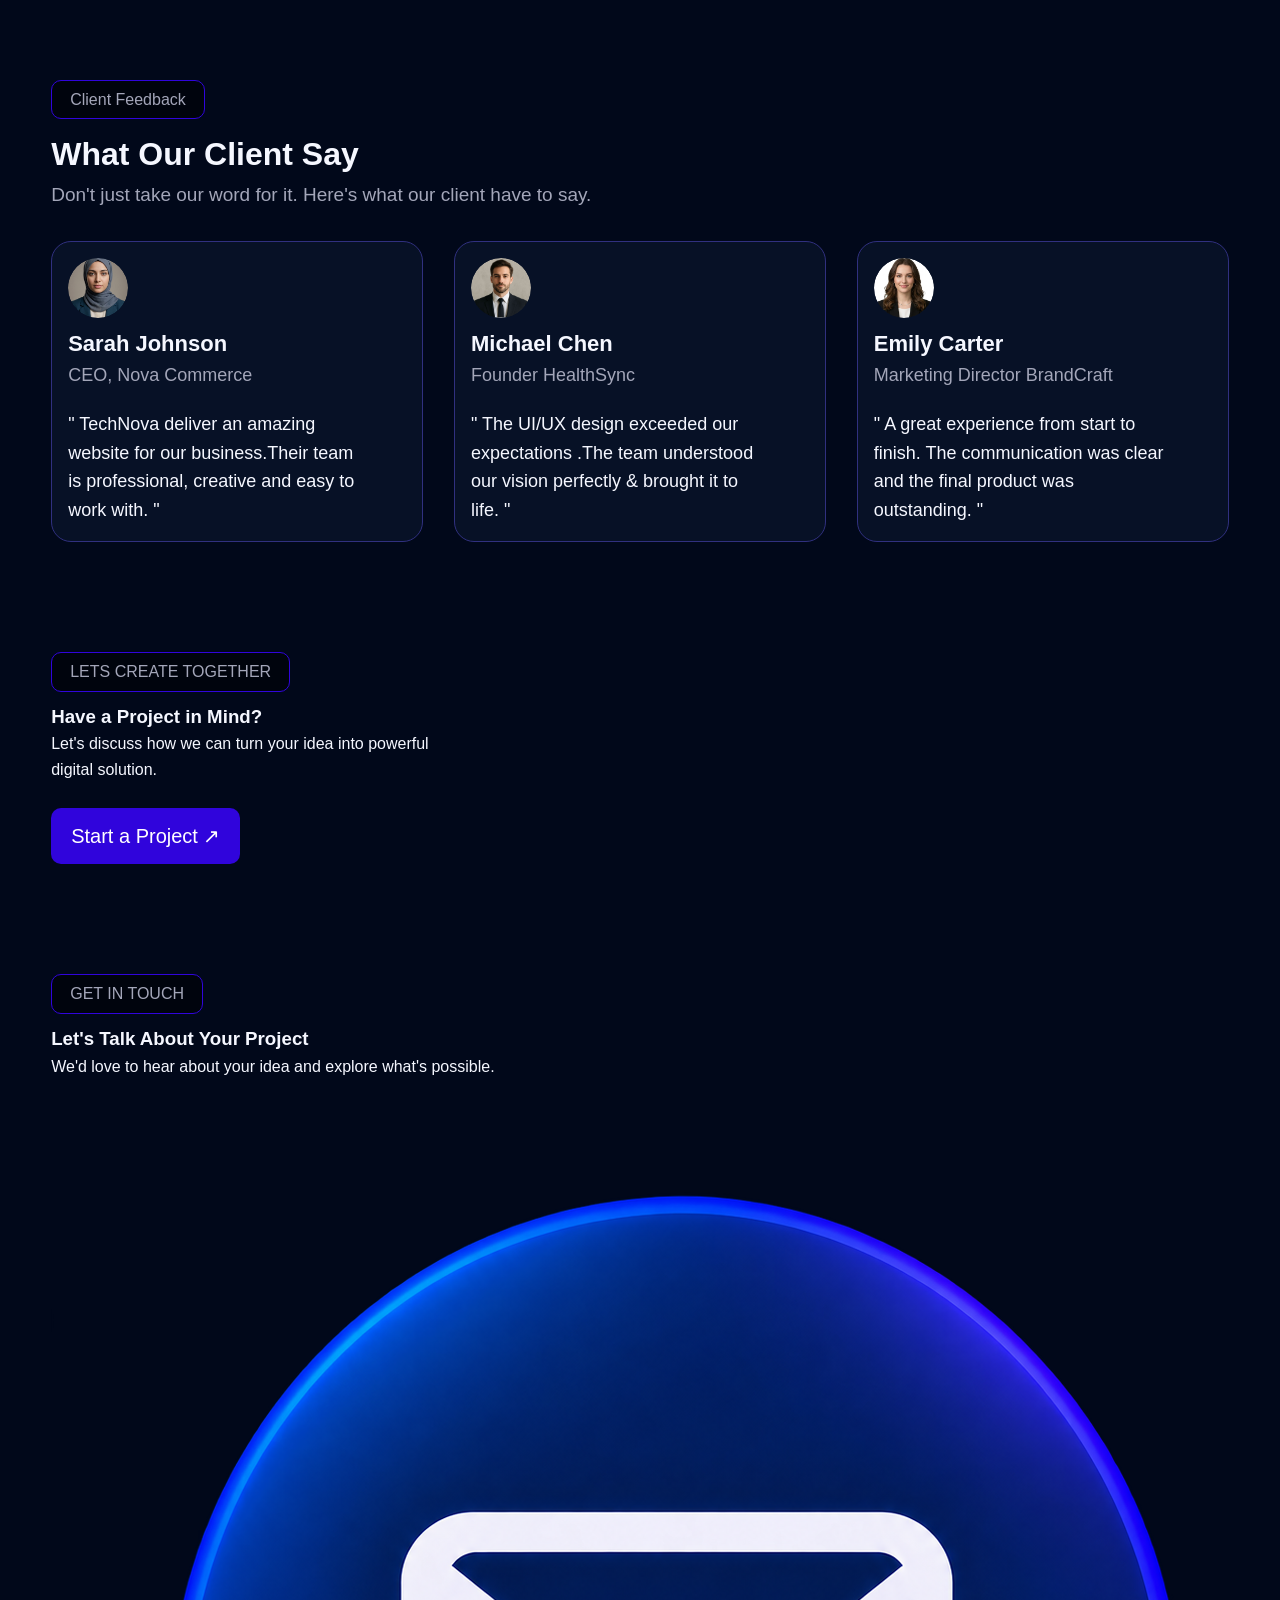
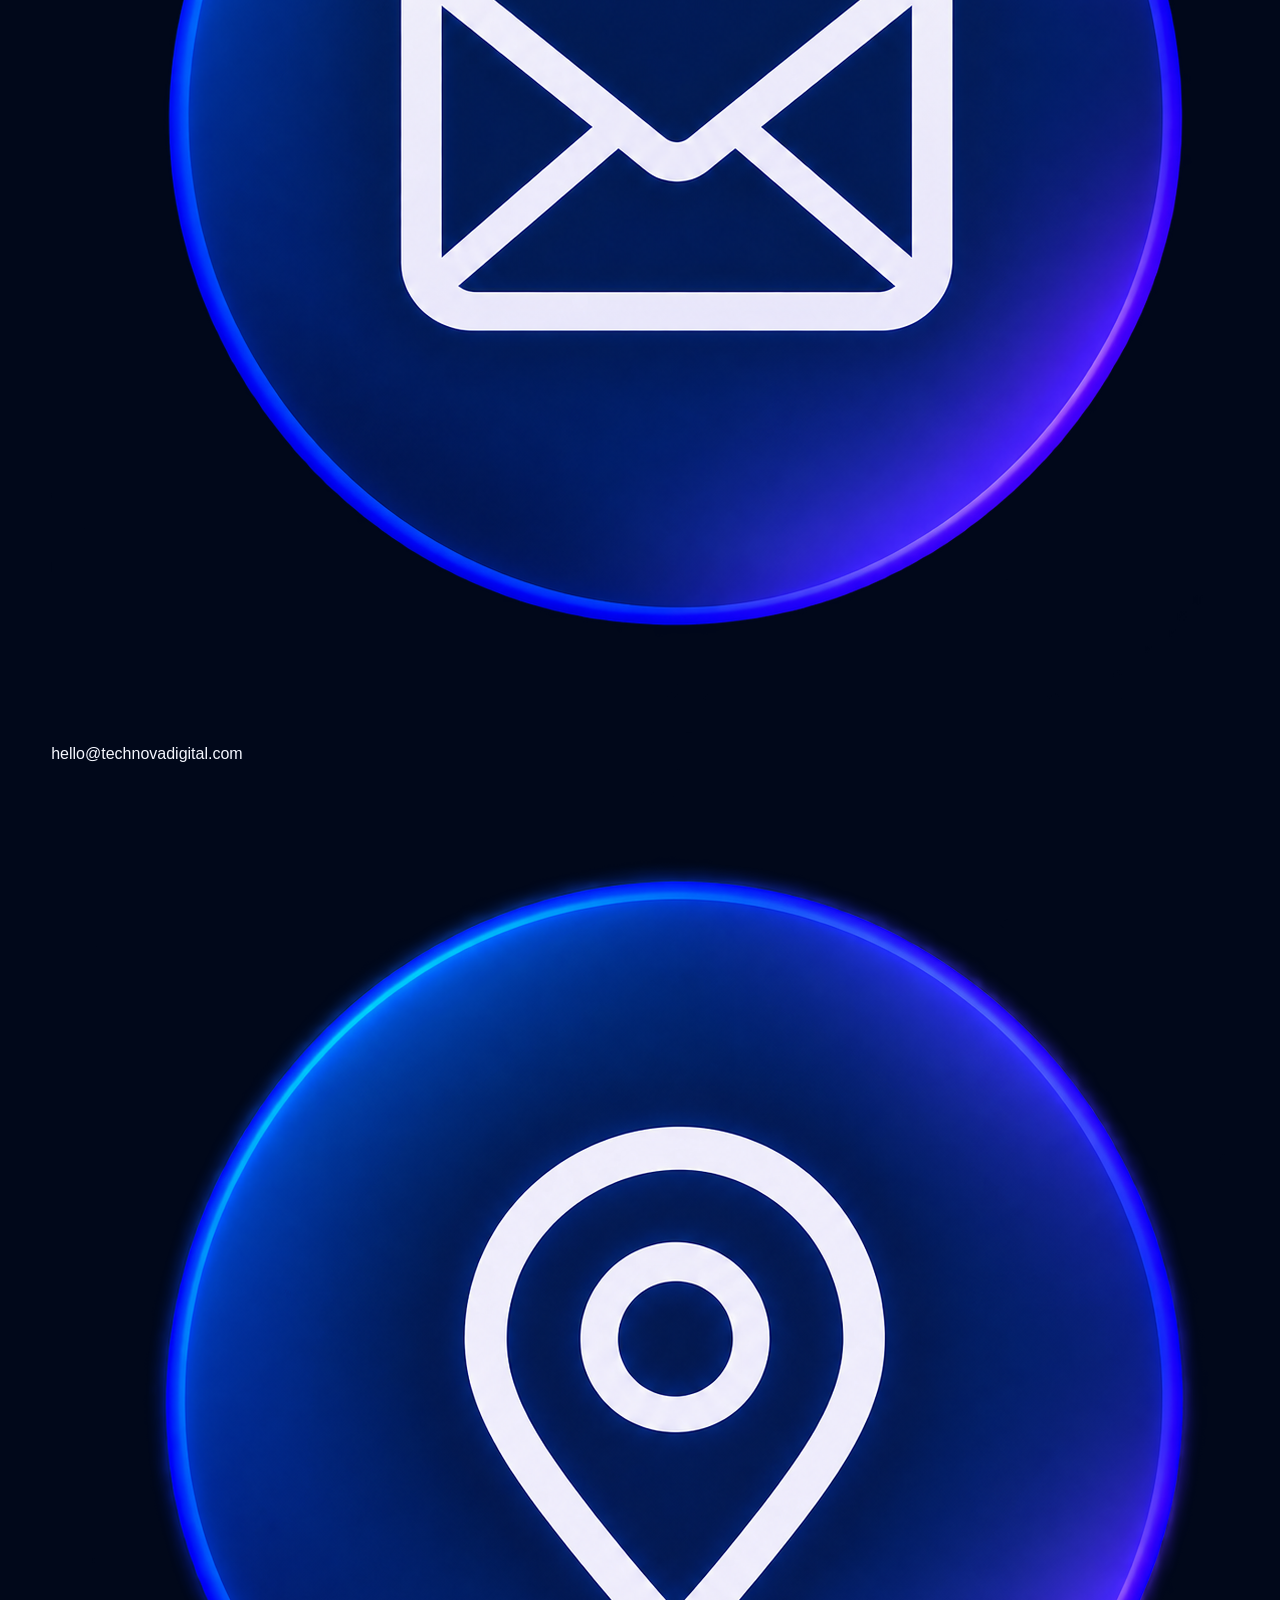
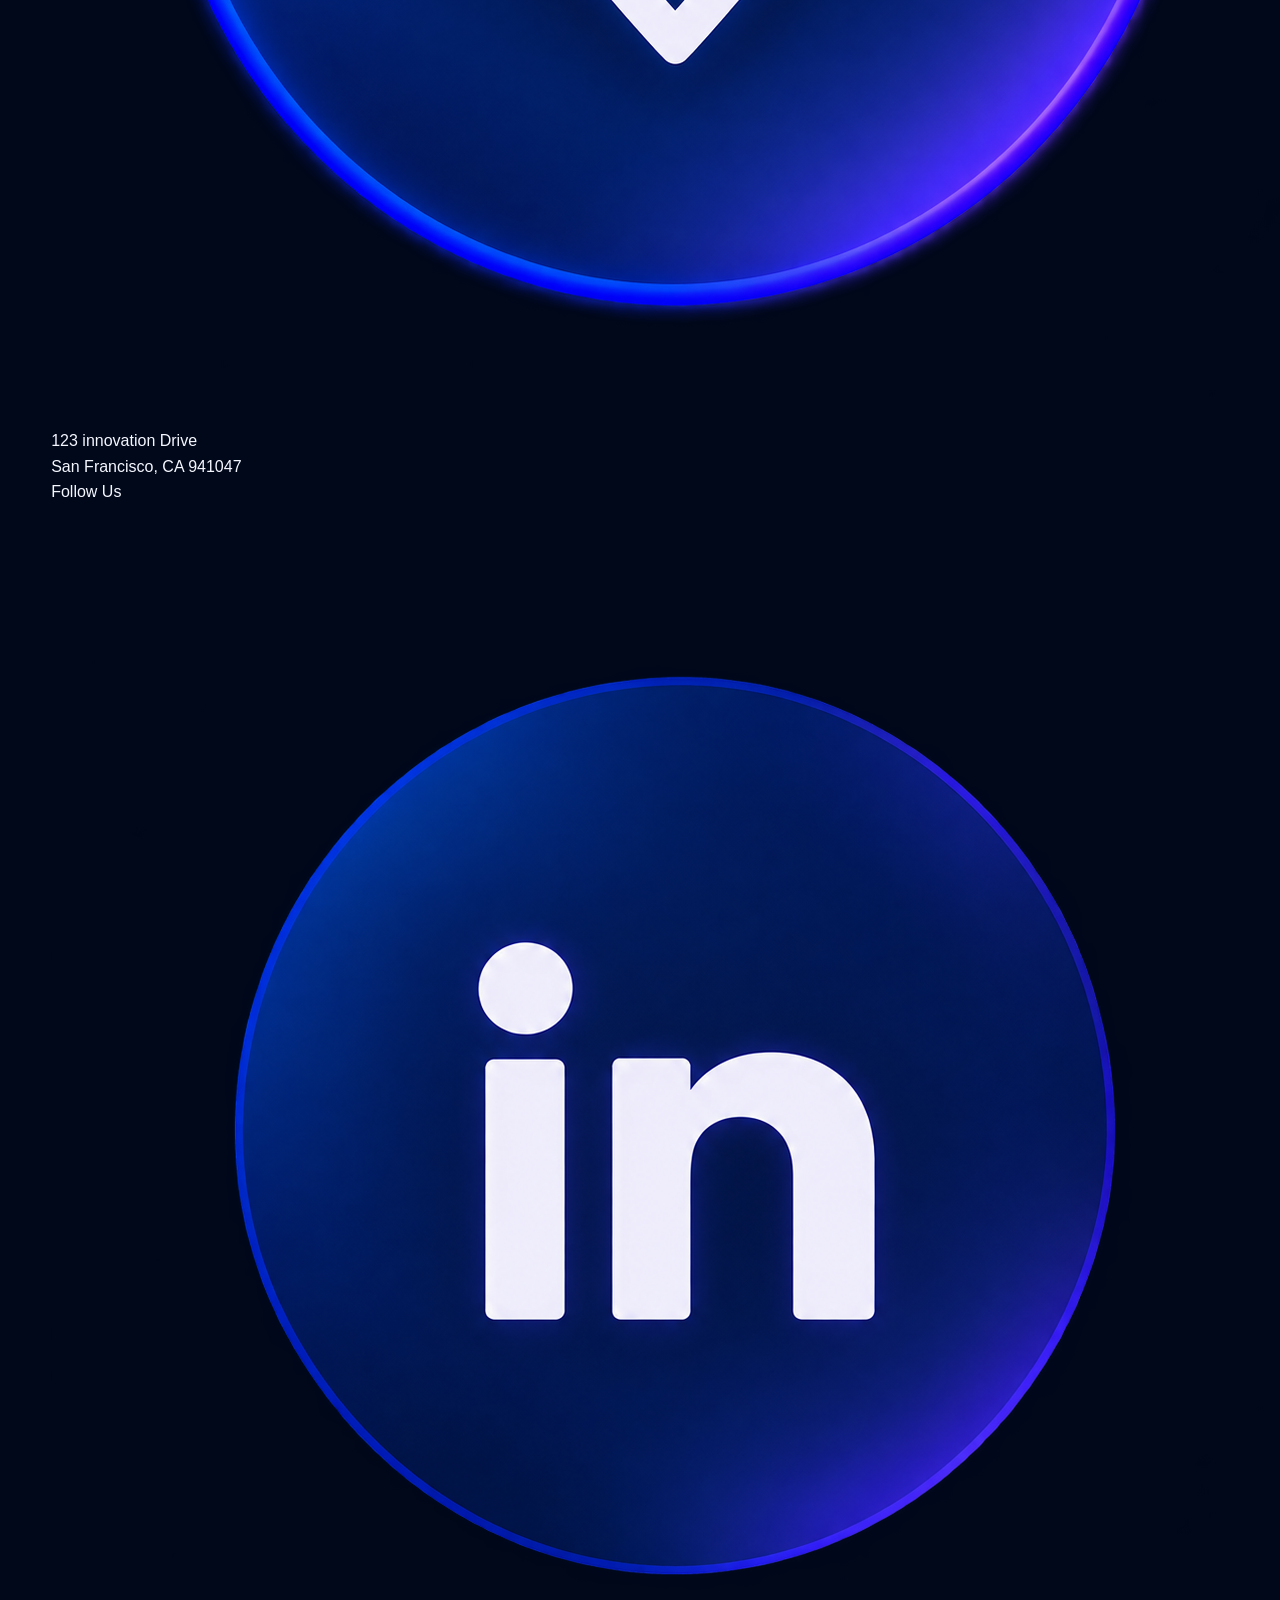
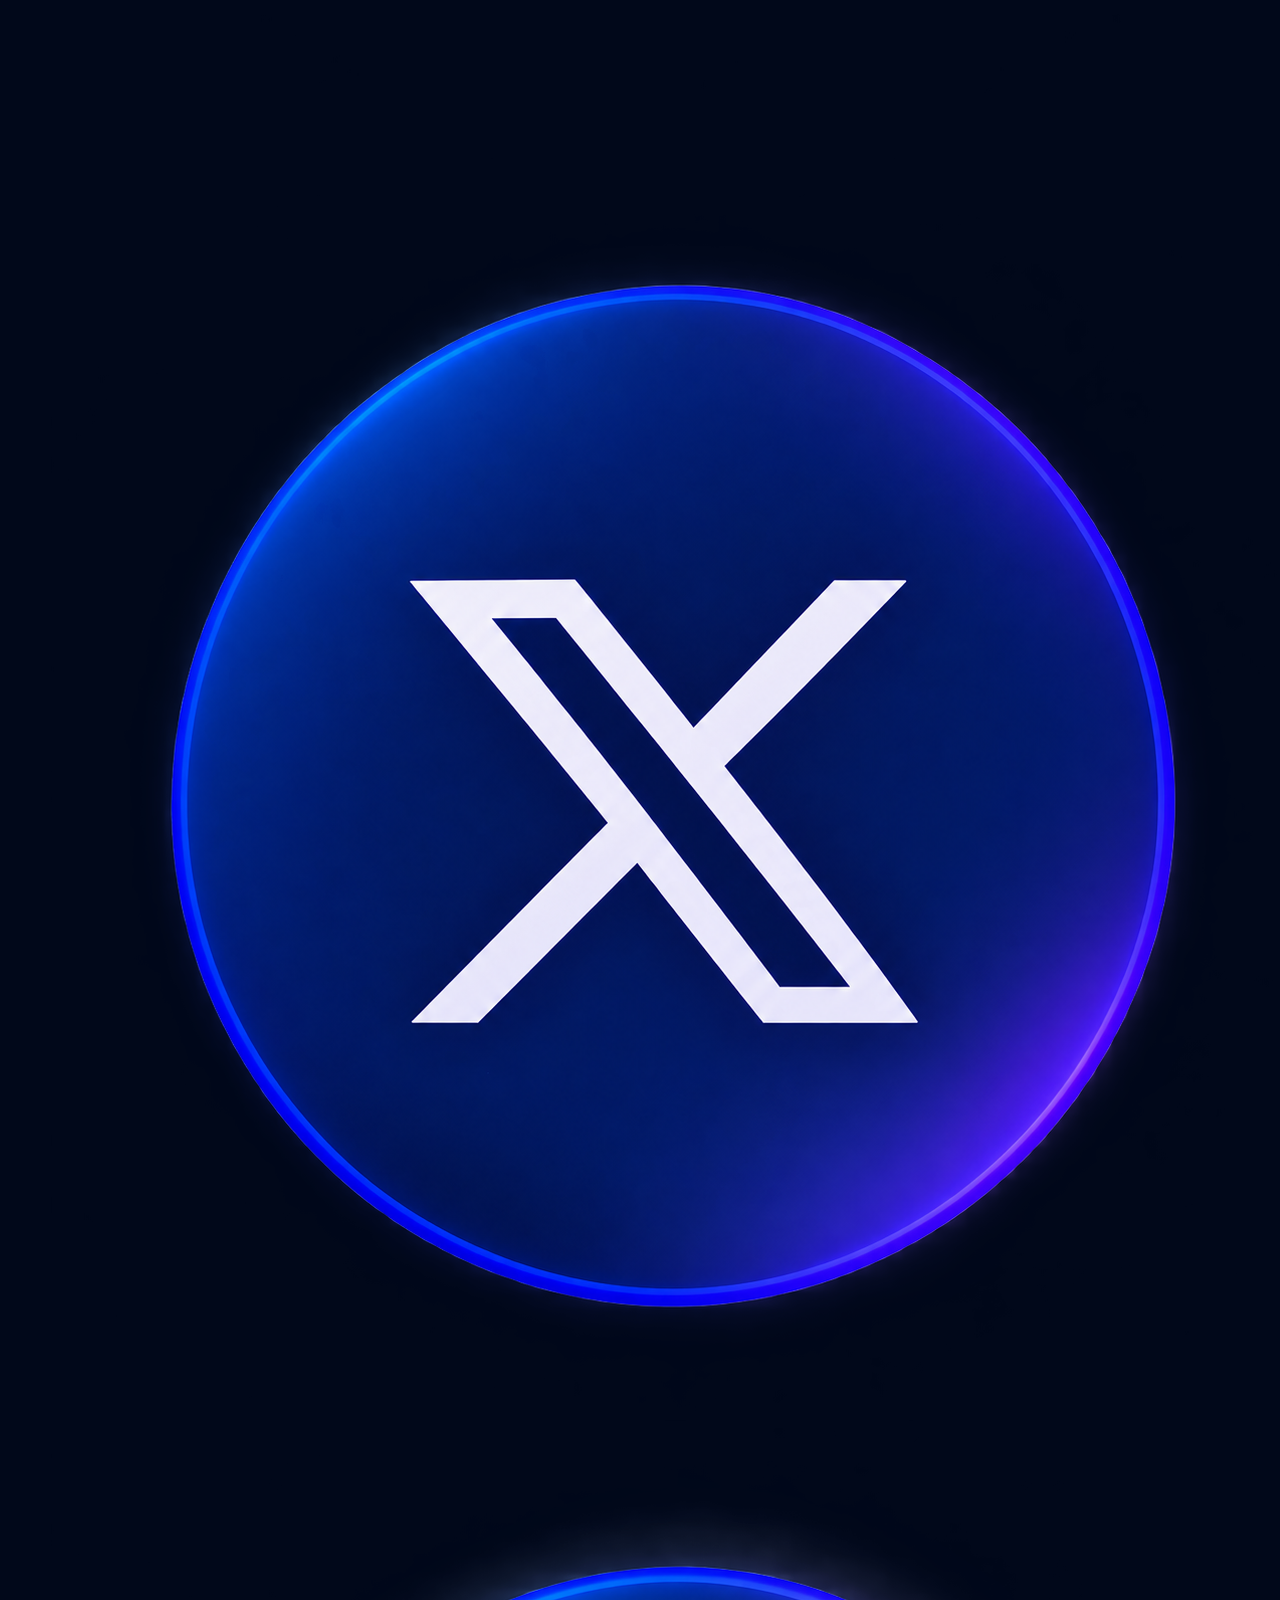
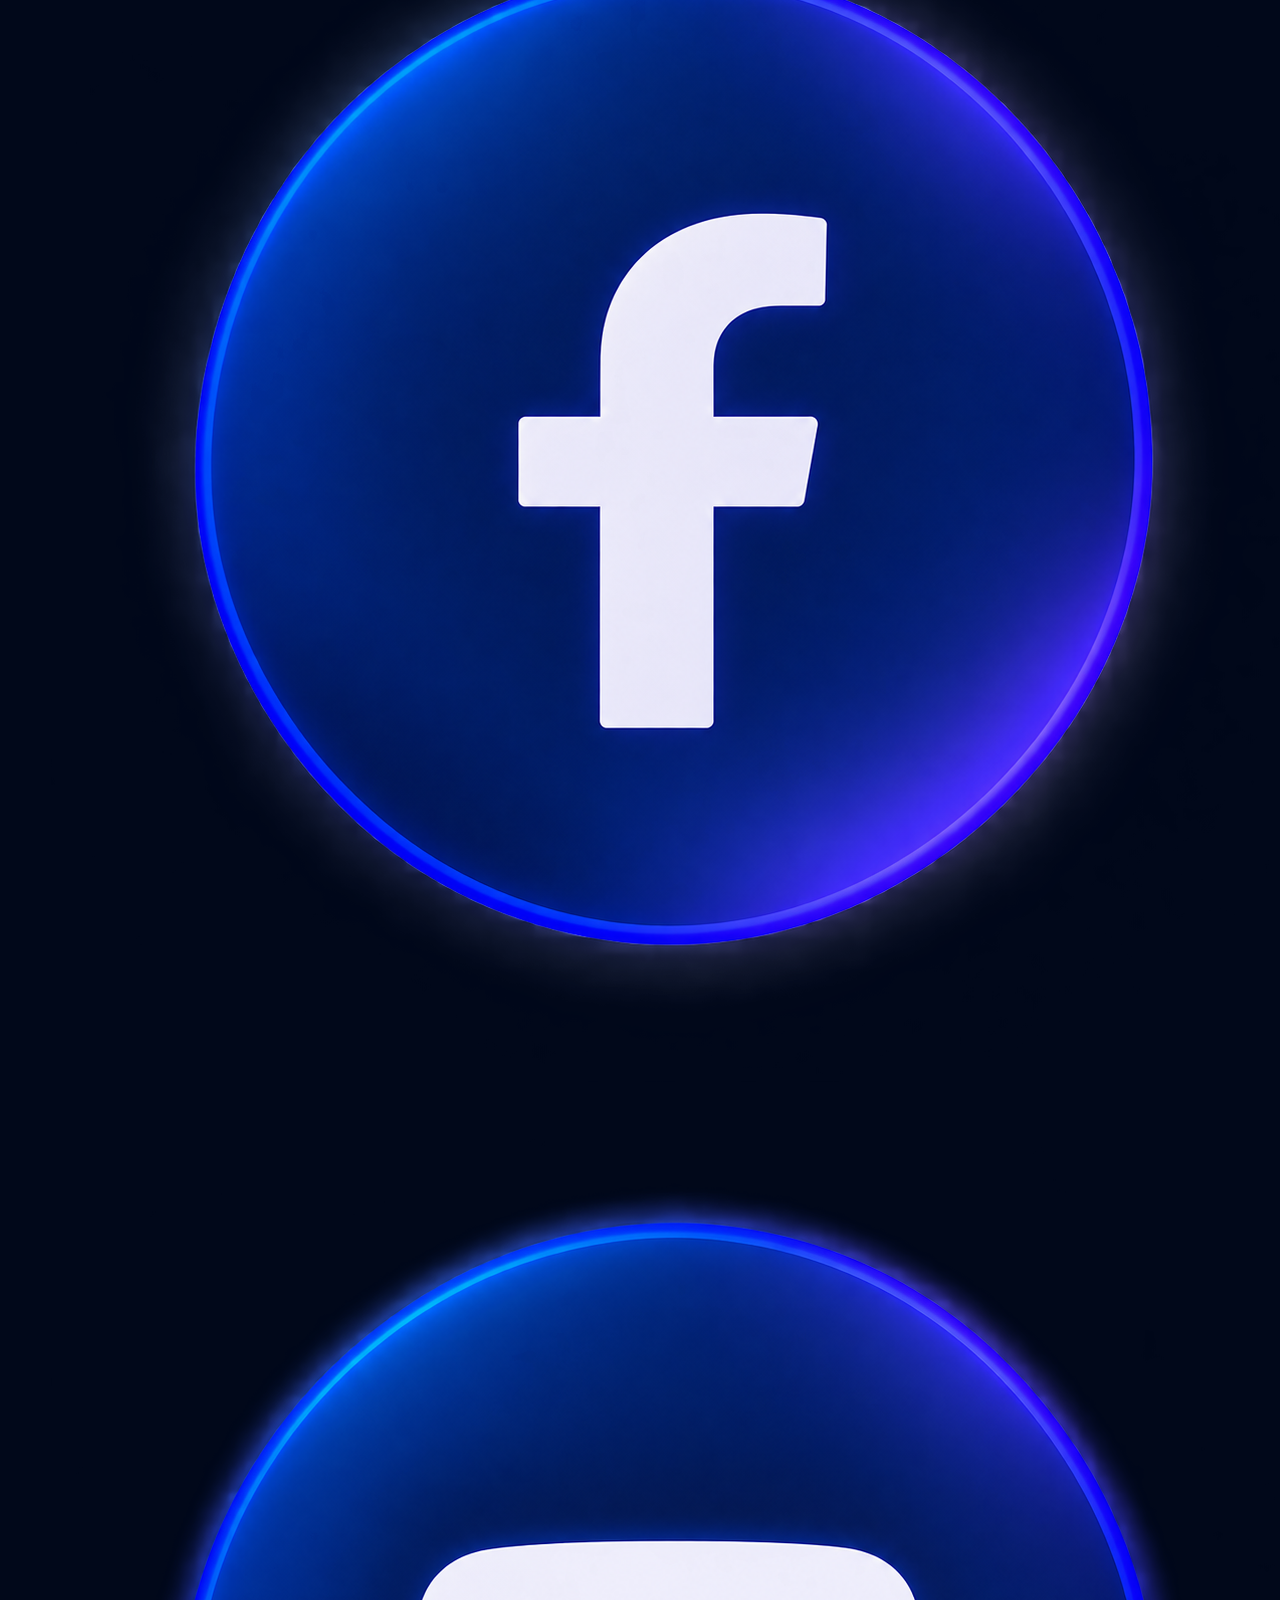
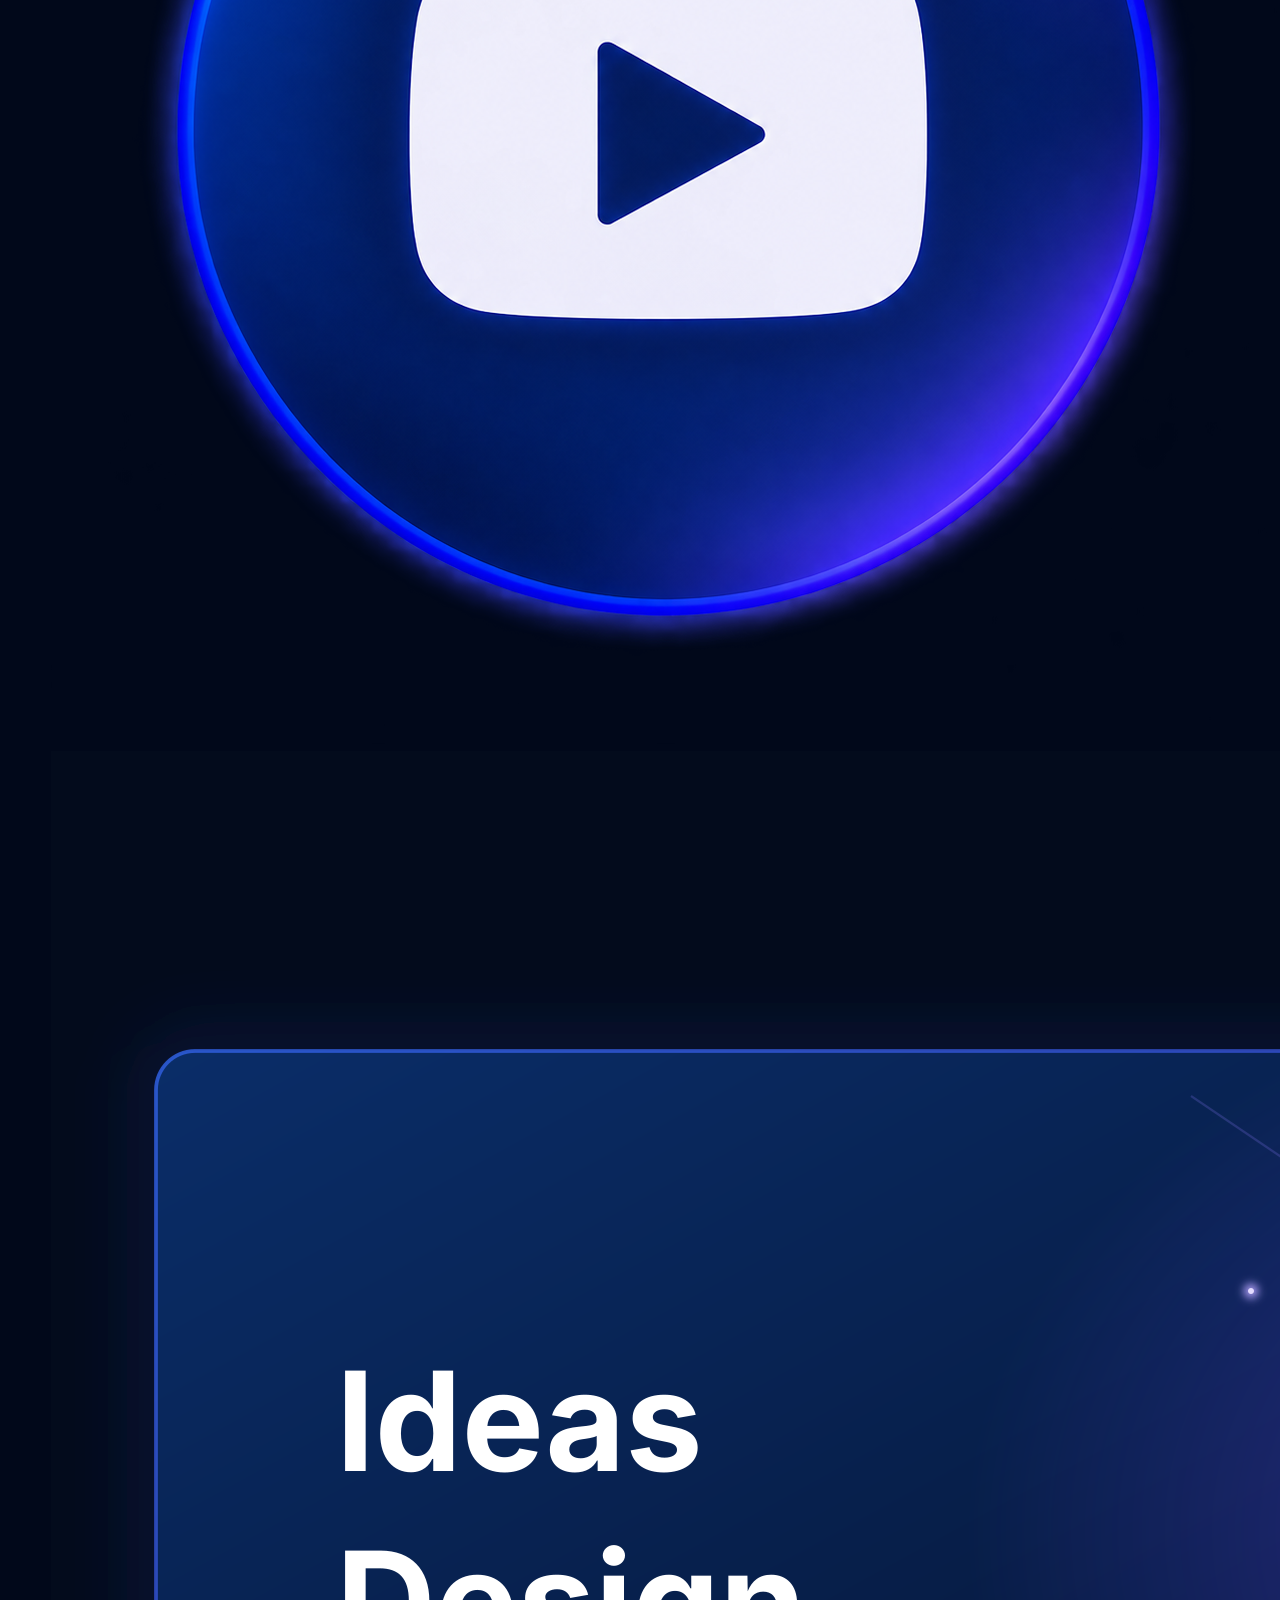
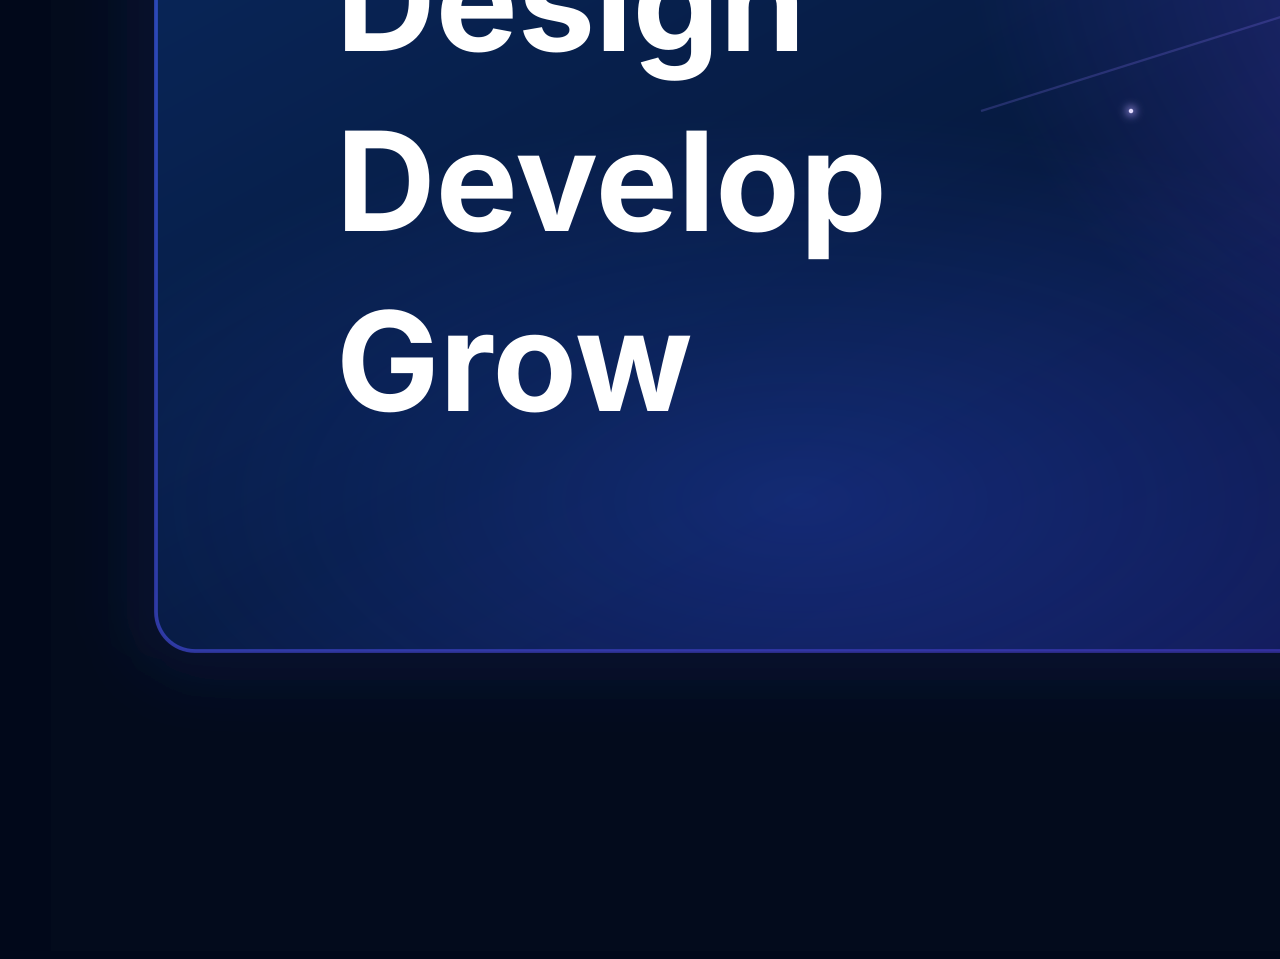
==== commit f5ef1884: "Add Contact page and Call to action" ====
--- a/WebDev-L1-LandingPage/index.html
+++ b/WebDev-L1-LandingPage/index.html
@@ -119,7 +119,6 @@
                         </p>
                         <a href="#projects" class="project">View Project ↗</a>
                     </div>
-                    
                 </div>
                 <div class="project-section">
                     <div class="project-images">
@@ -297,6 +296,76 @@
 
             </div>
         </section>
+        <section class="call-to-action">
+            <a class="span-projects" href="#">LETS CREATE TOGETHER</a>
+            <h3 class="call-to-action-title">Have a Project in Mind?</h3>
+            <p class="call-to-action-description">Let's discuss how we can turn your idea into powerful</p>
+            <p class="call-to-action-description2">digital solution.</p>
+            <div class="call-to-action-image">
+                <img class="call-image" src="" alt="">
+            </div>
+            <a href="#contact" class="start-project">Start a Project ↗</a>
+
+        </section>
+        <section id="contact" class="contact-section">
+            <a class="span-projects" href="#contact">GET IN TOUCH</a>
+            <div class="contact-info-section">
+                <div class="contact-title-section">
+                    <h3 class="contact-title">Let's Talk About Your Project</h3>
+                    <p class="contact-description">We'd love to hear about your idea and explore what's possible.</p>
+
+                </div>
+                <div class="contact-detail-section">
+                    <div class="location-email-section">
+                        <div class="email-section">
+                            <div class="address-image">
+                                <img class="address-logo" src="image/email.png" alt="">
+                            </div>
+                            <div class="email">
+                                hello@technovadigital.com
+                            </div>
+
+                        </div>
+                        <div class="location-section">
+                            <div class="address-image">
+                                <img class="address-logo" src="image/location.png" alt="">
+                            </div>
+                            <div class="location-address">
+                                <p class="location1">123 innovation Drive</p>
+                                <p class="location2">San Francisco, CA  941047</p>
+                            </div>
+
+                        </div>
+
+                    </div>
+                    <div class="follow-us-section">
+                        <p class="follow">Follow Us</p>
+                        <div class="follow-page">
+                            <div class="app-image">
+                                <img class="logo" src="image/follow_icon/linkedin.png" alt="LinkedIn">
+                            </div>
+                            <div class="app-image">
+                                <img class="logo" src="image/follow_icon/X.png" alt="X">
+                            </div>
+                            <div class="app-image">
+                                
+                            </div>
+                            <div class="app-image">
+                                <img class="logo" src="image/follow_icon/facebook.png" alt="Facebook">
+                            </div>
+                            <div class="app-image">
+                                <img class="logo" src="image/follow_icon/youtube.png" alt="YouTube">
+                            </div>
+                        </div>
+                    </div>
+                </div>
+            </div>
+            <div class="contact-section-image">
+                <img class="tech-nova " src="image/technova (1).png" alt="">
+
+            </div>
+
+        </section>
 
     </main>
 
--- a/WebDev-L1-LandingPage/style.css
+++ b/WebDev-L1-LandingPage/style.css
@@ -179,13 +179,14 @@
 }
 .modern-stack{
     display: flex;
+    justify-content: center;
     align-items: center;
     gap: clamp(24px, 4vw, 48px);
     width: 100%;
     min-height: 100vh;
     min-height: 100svh;
     padding: 0;
-    margin-top: -60px;
+    margin-top: -80px;
 }
 .stack-titles{
     flex: 0 0 25%;
@@ -197,12 +198,14 @@
 .tech-stack{
     font-size: 34px;
     font-weight: bold;
+    margin-top: 20px;
 
 }
 .tech-description{
     color: #a3a6b9;
     max-width: 240px;
-    font-size: 18px;
+    margin-top: 10px;
+    font-size: 19px;
     line-height: 1.5;
 
 }
@@ -509,7 +512,7 @@
 .about-description{
     margin-top: 0px;
     margin-bottom: 10px;
-    font-size: 18px;
+    font-size: 20px;
     color: #a3a6b9;
 }
 .description2{
@@ -521,7 +524,7 @@
 }
 
 .story-section{
-    margin-top: -100px;
+    margin-top: -90px;
 }
 .impact_stat {
     display: grid;
@@ -552,4 +555,63 @@
 }
 .impact-description{
     font-size: 20px;
-}+}
+.client-title{
+    font-size: 32px;
+}
+.client-title-description{
+    font-size: 19px;
+    color: #a3a6b9;
+    margin-bottom: 30px;
+}
+.feedback-testimony{
+    display: grid;
+    grid-template-columns: repeat(3, minmax(0, 1fr));
+    gap: clamp(18px, 2.4vw, 32px);
+    margin-top: 20px;
+
+}
+
+.client-box{
+    min-width: 0;
+    display: flex;
+    flex-direction: column;
+    padding: 16px;
+    border: solid 1px rgb(48, 48, 127);
+    border-radius: 20px;
+    background-color: #071126;
+    transition: border-color 0.2s ease, transform 0.2s ease;
+}
+.client-box:hover{
+    border-color: #3004dc;
+}
+
+.client-name{
+    font-size: 22px;
+    margin-top: 8px;
+    font-weight: bold;
+}
+.client-status{
+    font-size: 18px;
+    margin-bottom: 20px;
+    color: #a3a6b9;
+}
+.client-image{
+    flex: 0 0 56px;
+    width: 60px;
+    height: 60px;
+    overflow: hidden;
+    border-radius: 50%;
+}
+.profile-pic{
+    display: block;
+    width: 100%;
+    height: 100%;
+    border-radius: 50%;
+    object-fit: cover;
+}
+.client-feedback-text{
+    width: 300px;
+    font-size: 18px;
+}
+
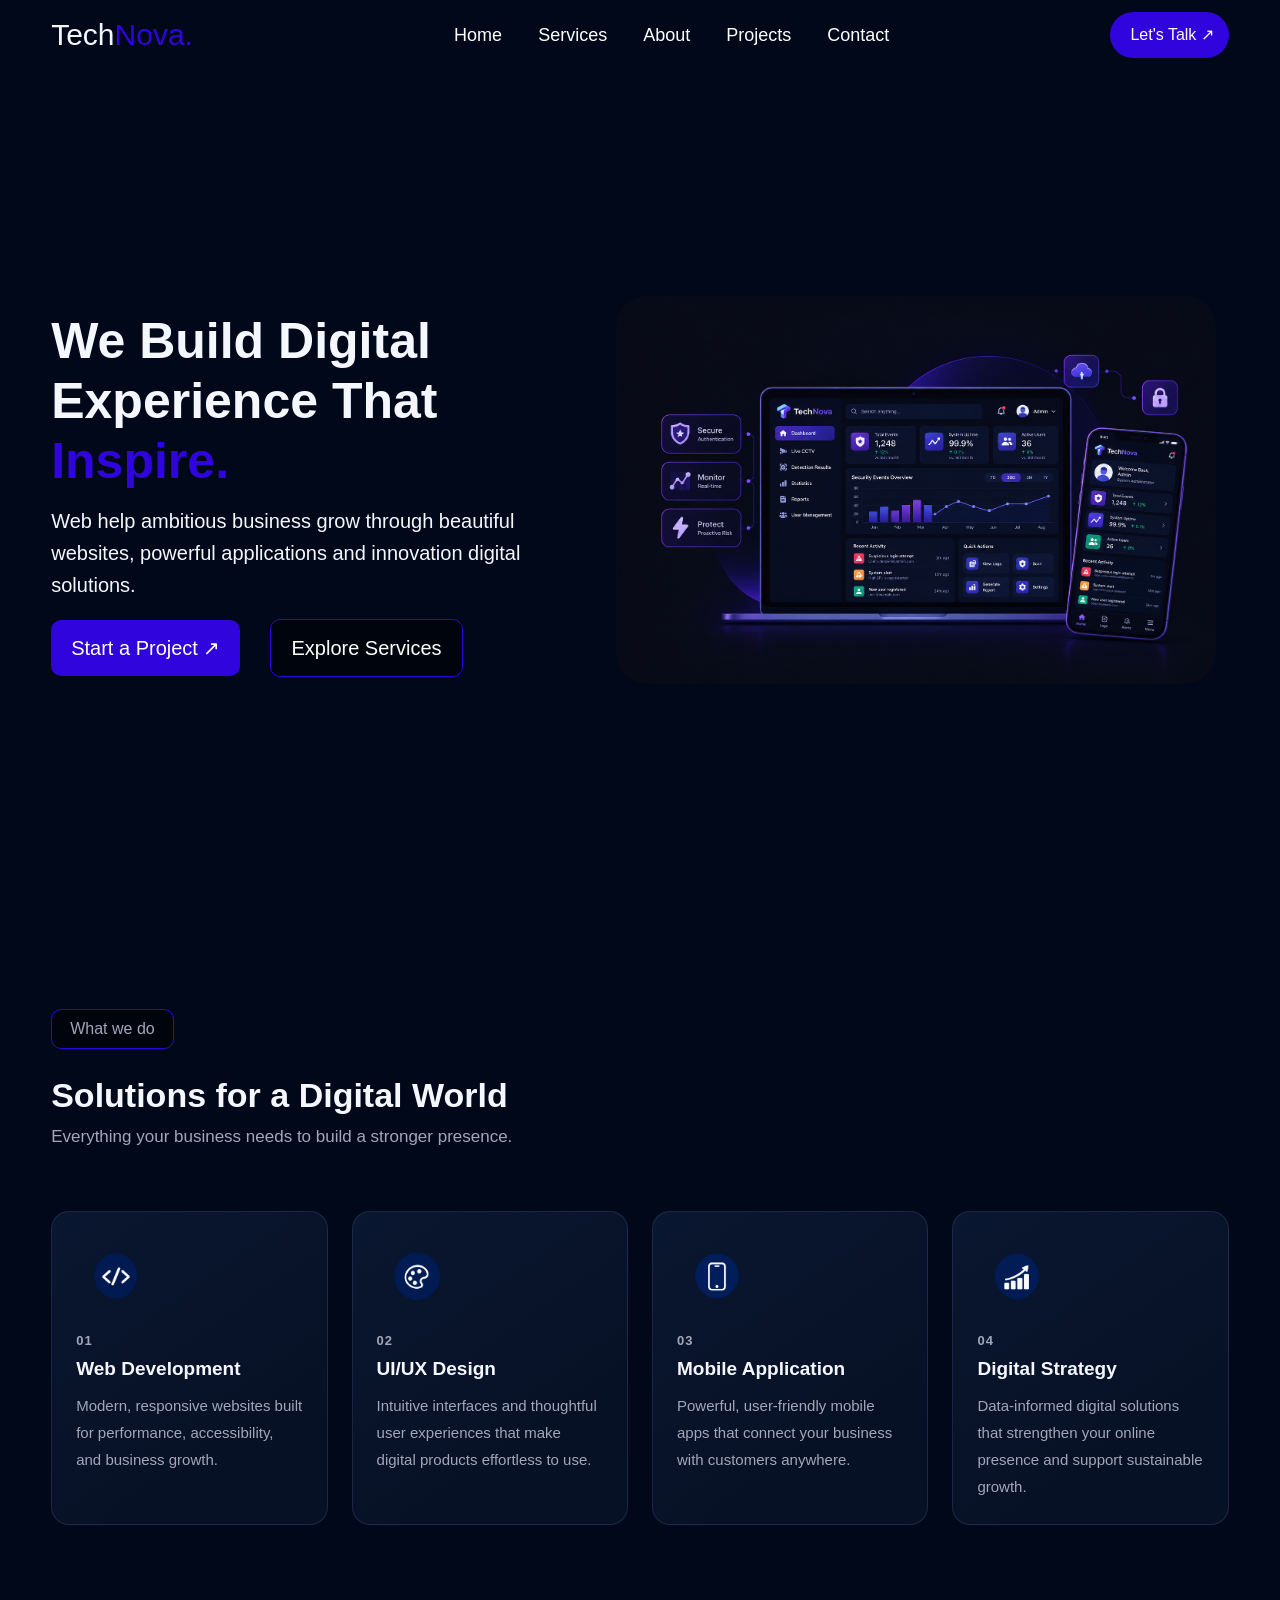
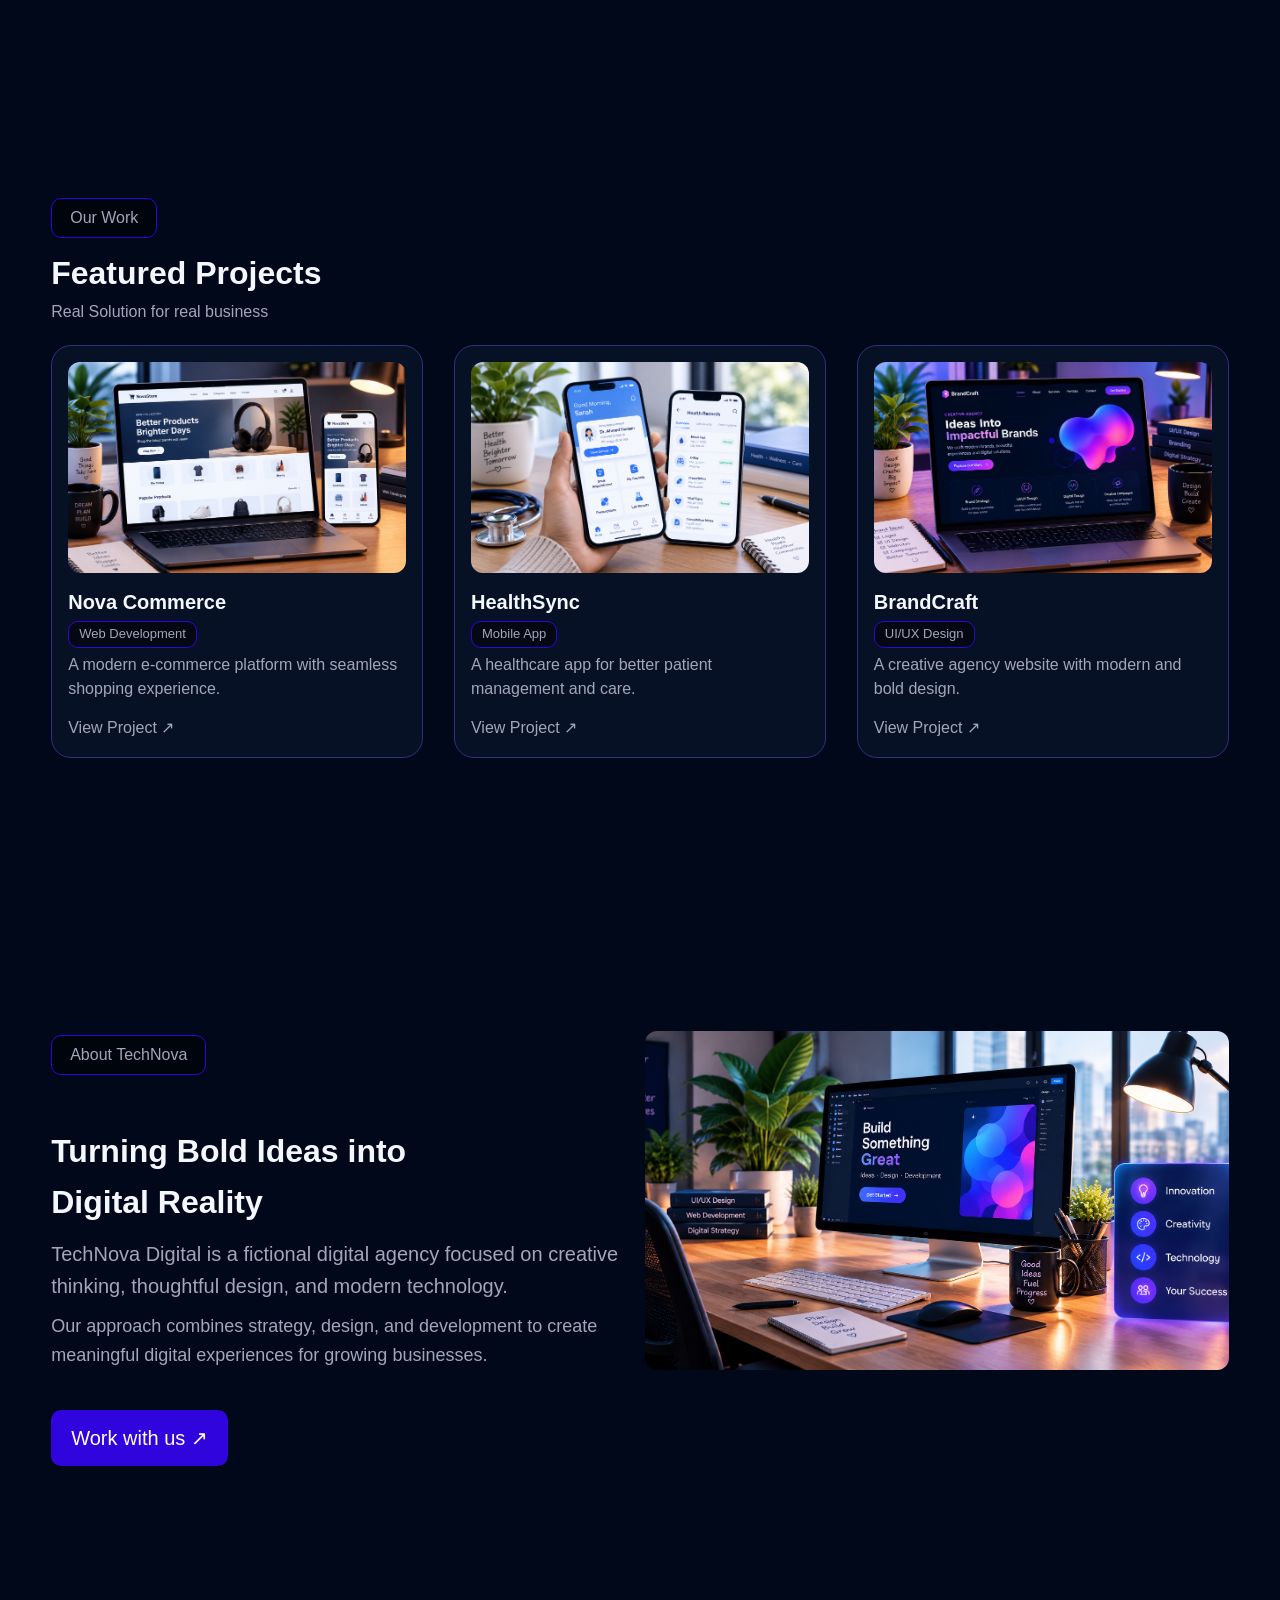
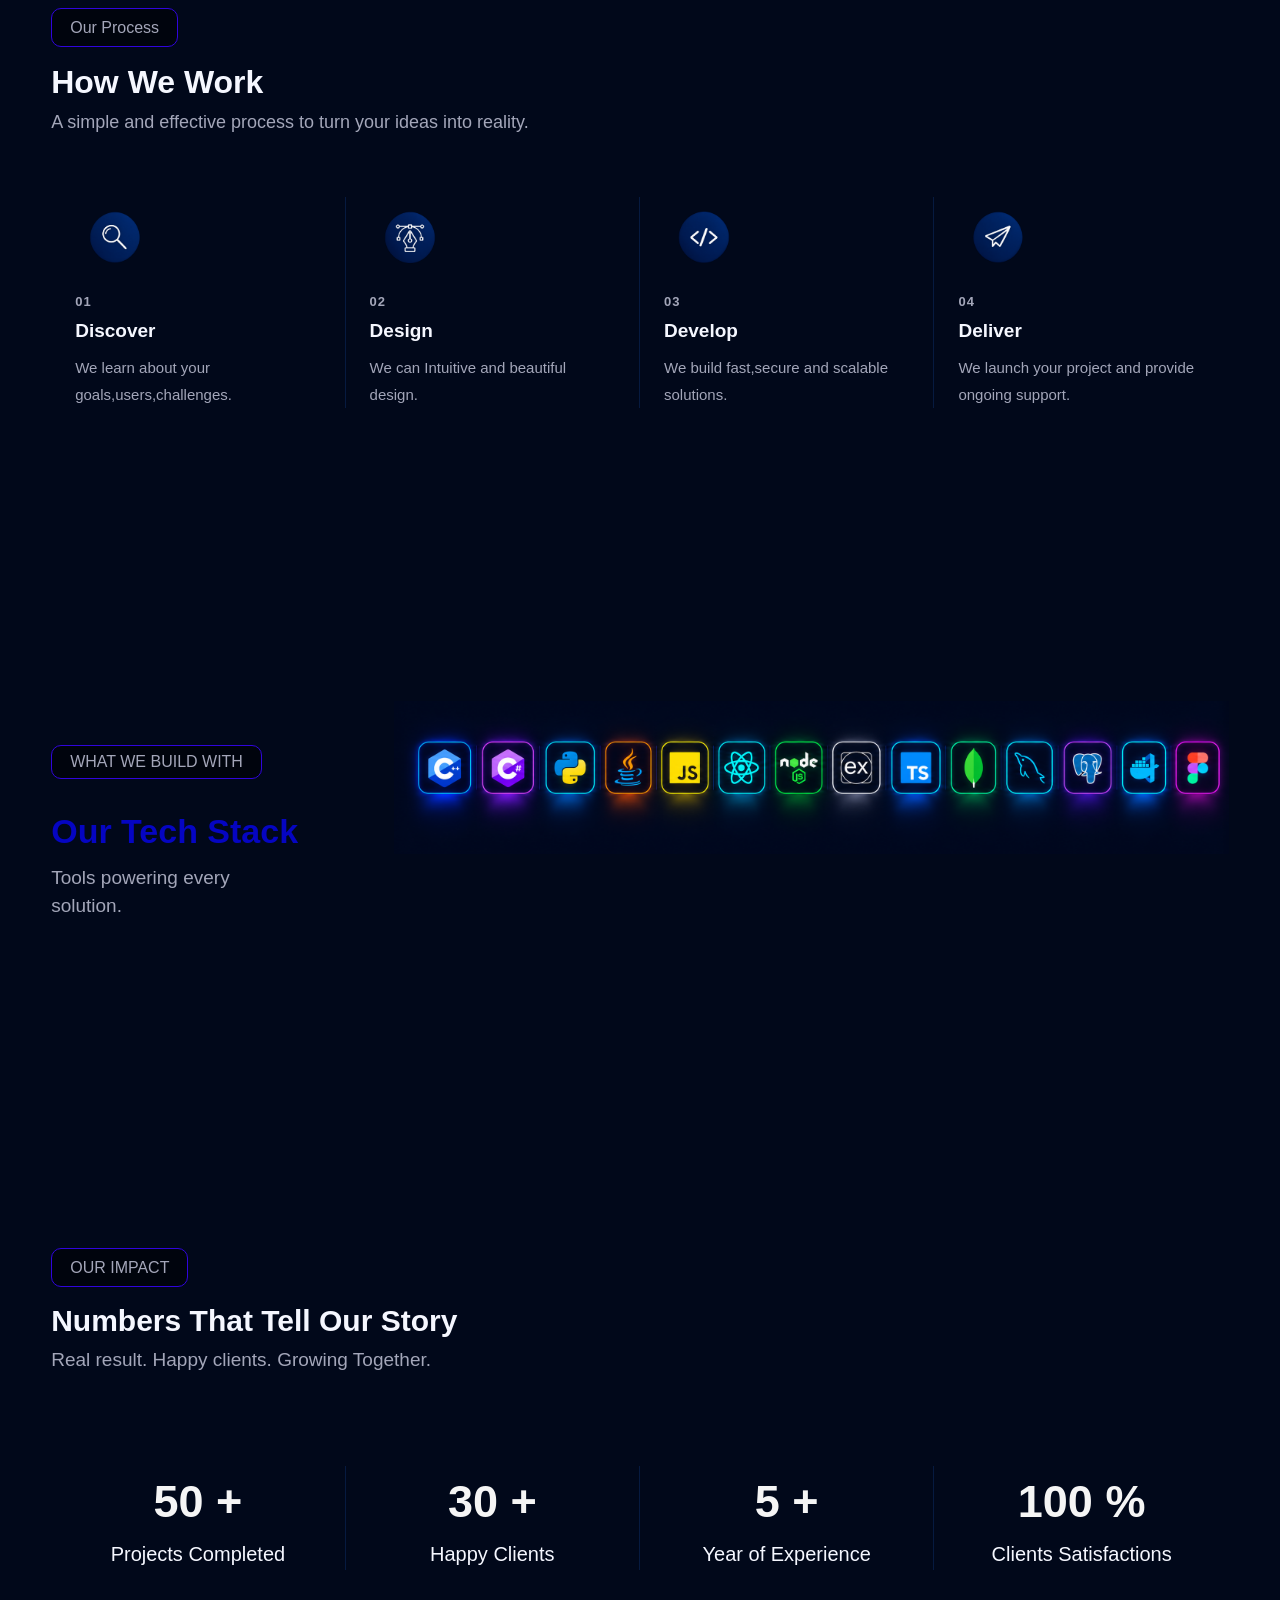
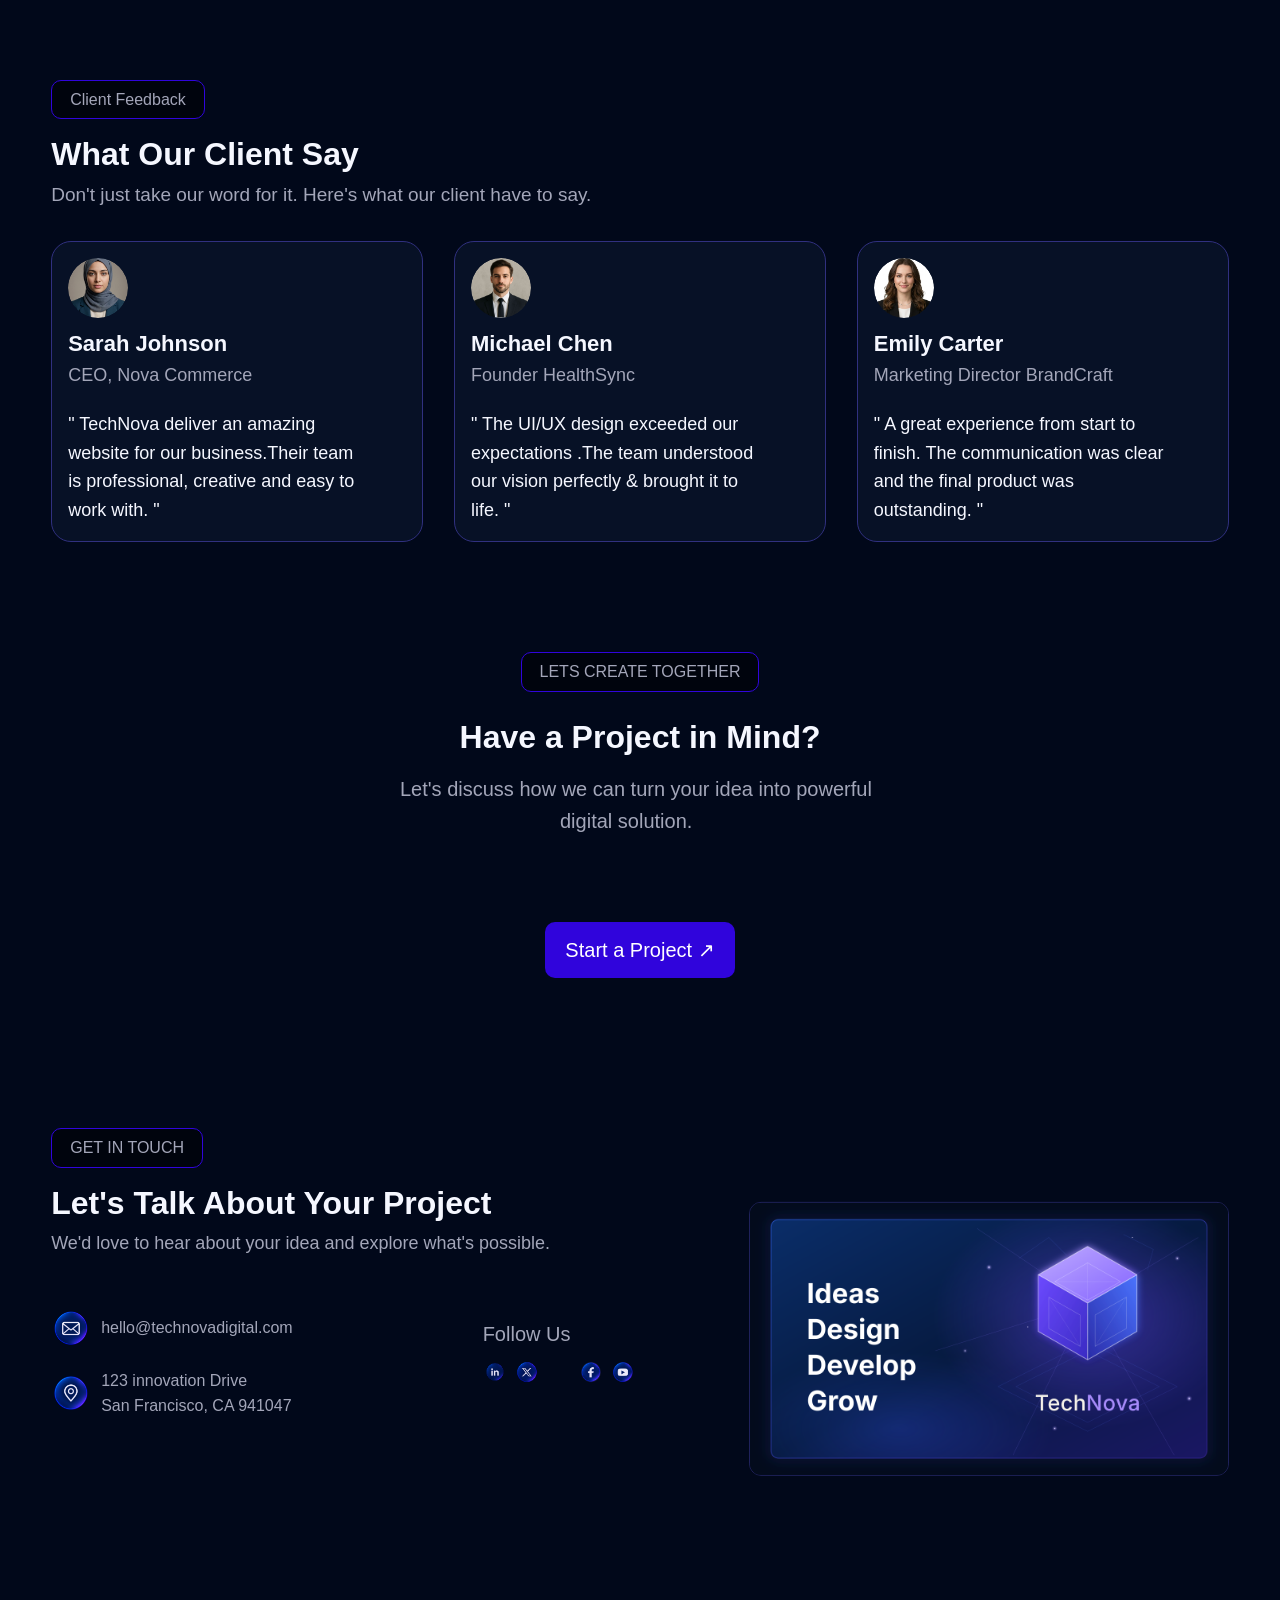
==== commit 8f71073f: "add structure to the page" ====
--- a/WebDev-L1-LandingPage/index.html
+++ b/WebDev-L1-LandingPage/index.html
@@ -147,12 +147,9 @@
                     Our approach combines strategy, design, and development to create meaningful digital experiences for growing businesses.
                 </p>
                 <a href="#about" class="start-project">Work with us ↗</a>
-
-
             </div>
             <div class="about-section-image">
                 <img class="about-image" src="image/about.png" alt="A creative digital agency workspace with a computer displaying a colorful design">
-
             </div>
         </section>
         <section class="work">
@@ -201,7 +198,7 @@
         <section class="modern-stack">
             <div class="stack-titles">
                 <span class="span-projects">WHAT WE BUILD WITH</span>
-                <p class="tech-stack">Our Tech Stack.</p>
+                <p class="tech-stack">Our Tech <span class="stack-span">Stack</span></p>
                 <p class="tech-description">Tools powering every solution.</p>
             </div>
             <div class="stack-image">
@@ -242,7 +239,6 @@
                 <a class="span-projects" href="#">Client Feedback</a>
                 <h3 class="client-title">What Our Client Say</h3>
                 <p class="client-title-description">Don't just take our word for it. Here's what our client have to say.</p>
-
             </div>
             <div class="feedback-testimony">
                 <div class="client-box">
@@ -305,7 +301,6 @@
                 <img class="call-image" src="" alt="">
             </div>
             <a href="#contact" class="start-project">Start a Project ↗</a>
-
         </section>
         <section id="contact" class="contact-section">
             <a class="span-projects" href="#contact">GET IN TOUCH</a>
@@ -313,7 +308,6 @@
                 <div class="contact-title-section">
                     <h3 class="contact-title">Let's Talk About Your Project</h3>
                     <p class="contact-description">We'd love to hear about your idea and explore what's possible.</p>
-
                 </div>
                 <div class="contact-detail-section">
                     <div class="location-email-section">
@@ -324,7 +318,6 @@
                             <div class="email">
                                 hello@technovadigital.com
                             </div>
-
                         </div>
                         <div class="location-section">
                             <div class="address-image">
@@ -334,9 +327,7 @@
                                 <p class="location1">123 innovation Drive</p>
                                 <p class="location2">San Francisco, CA  941047</p>
                             </div>
-
-                        </div>
-
+                        </div>
                     </div>
                     <div class="follow-us-section">
                         <p class="follow">Follow Us</p>
@@ -362,13 +353,8 @@
             </div>
             <div class="contact-section-image">
                 <img class="tech-nova " src="image/technova (1).png" alt="">
-
-            </div>
-
-        </section>
-
+            </div>
+        </section>
     </main>
-
-    
 </body>
 </html>
--- a/WebDev-L1-LandingPage/style.css
+++ b/WebDev-L1-LandingPage/style.css
@@ -145,7 +145,6 @@
     font-size: 20px;
     font-weight: 500;
     border-radius:10px;
-    
     transition: background-color 0.3s ease;
 }
 
@@ -214,6 +213,7 @@
     min-width: 0;
     height: clamp(120px, 12vw, 220px);
     overflow: hidden;
+
 }
 .stack{
     width: 100%;
@@ -340,10 +340,8 @@
     transition: none;
 }
 
-
-
 .work .section:not(:last-child){
-    border-right: 2px solid #100245;
+    border-right: 1px solid #061A40;
 }
 
 .work .section:hover{
@@ -543,14 +541,14 @@
 
 .stat {
     text-align: center;
-    border-right: 2px solid #100245;
+    border-right: 1px solid #061A40;
 }
 .stat:last-child {
     border-right: none;
 }
 .impact-number{
     font-size: 45px;
-    color:#3004dc;
+    color:whitesmoke
 
 }
 .impact-description{
@@ -615,3 +613,143 @@
     font-size: 18px;
 }
 
+.call-to-action{
+    display: flex;
+    flex-direction: column;
+    align-items: center;
+    justify-content: center;
+    margin-bottom:40px;
+}
+.call-to-action-title{
+    margin-top: 10px;
+    font-size: 32px;
+
+}
+.call-to-action-description{
+    margin-top: 10px;
+    font-size: 20px;
+    width: 480px;
+    color: #a3a6b9;
+
+}
+.call-to-action-description2{
+    font-size: 20px;
+    width: 480px;
+    color: #a3a6b9;
+    padding-left: 160px;
+    margin-bottom: 60px;
+
+}
+.contact-detail-section{
+    display: flex;
+    flex-direction: row;
+    align-items: flex-start;
+    margin-top: 50px;
+
+}
+.call-to-action-image{
+    width: 500px;
+
+}
+.call-image{
+    width: 100%;
+}
+
+.email-section{
+    display: flex;
+    align-items: center;
+    margin-bottom: 20px;
+}
+.location-section{
+    display: flex;
+    flex-direction: row;
+    align-items: center;
+
+} 
+.contact-title{
+    font-size: 32px;
+}
+.contact-description{
+    color: #a3a6b9;
+    font-size: 18px;
+}
+.address-image{
+    display: flex;
+    flex-direction: column;
+    width: 40px;
+
+}
+.address-logo{
+    width: 100%;
+}
+.email{
+    margin-left: 10px;
+    font-size: 16px;
+    color: #a3a6b9;
+    
+}
+.location-address{
+    margin-left: 10px;
+    font-size: 1p6x;
+    color: #a3a6b9;
+}
+.follow-us-section{
+    display: flex;
+    flex-direction: column;
+    align-items: flex-start;
+    gap: 10px;
+    margin-top: 10px;
+    margin-left: 190px;
+}
+.follow{
+    margin: 0;
+    font-size: 20px;
+    color: #a3a6b9;
+}
+.follow-page{
+    display: flex;
+    align-items: center;
+    gap: 8px;
+}
+.app-image{
+    display: grid;
+    width: 24px;
+    height: 24px;
+    place-items: center;
+}
+.logo{
+    display: block;
+    width: 100%;
+    height: 100%;
+    object-fit: contain;
+}
+/* .instagram-logo{
+    fill: none;
+    stroke: #e8edff;
+    stroke-width: 2;
+}
+.instagram-dot{
+    fill: #e8edff;
+    stroke: none;
+} */
+.contact-section-image{
+    position: absolute;
+    top: 80%;
+    right: 0;
+    width: clamp(480px, 24vw, 300px);
+    transform: translateY(-50%);
+}
+.tech-nova{
+    display: block;
+    width: 100%;
+    aspect-ratio: 1.75;
+    border: 1px solid rgb(48 48 127 / 65%);
+    border-radius: 12px;
+    object-fit: cover;
+    object-position: center;
+}
+
+.contact-section{
+    position: relative;
+    padding-right: clamp(200px, 27vw, 320px);
+}
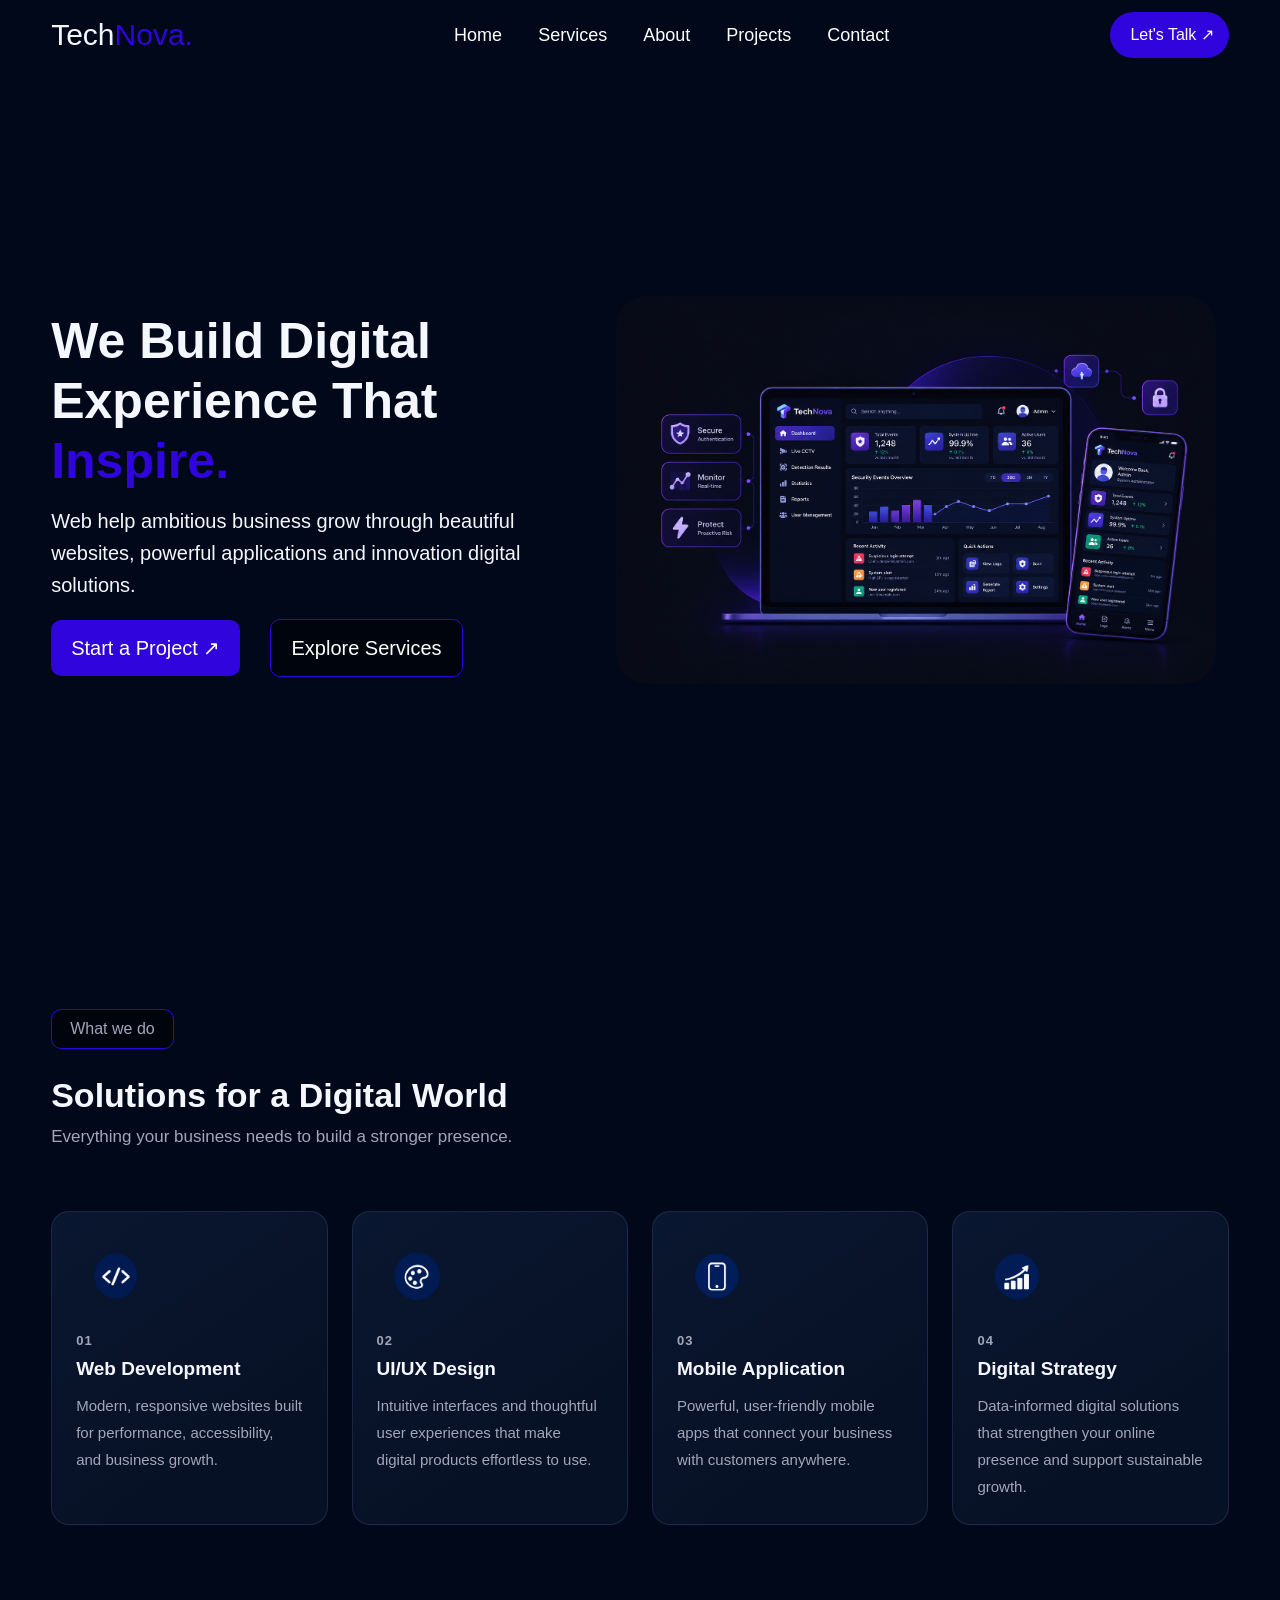
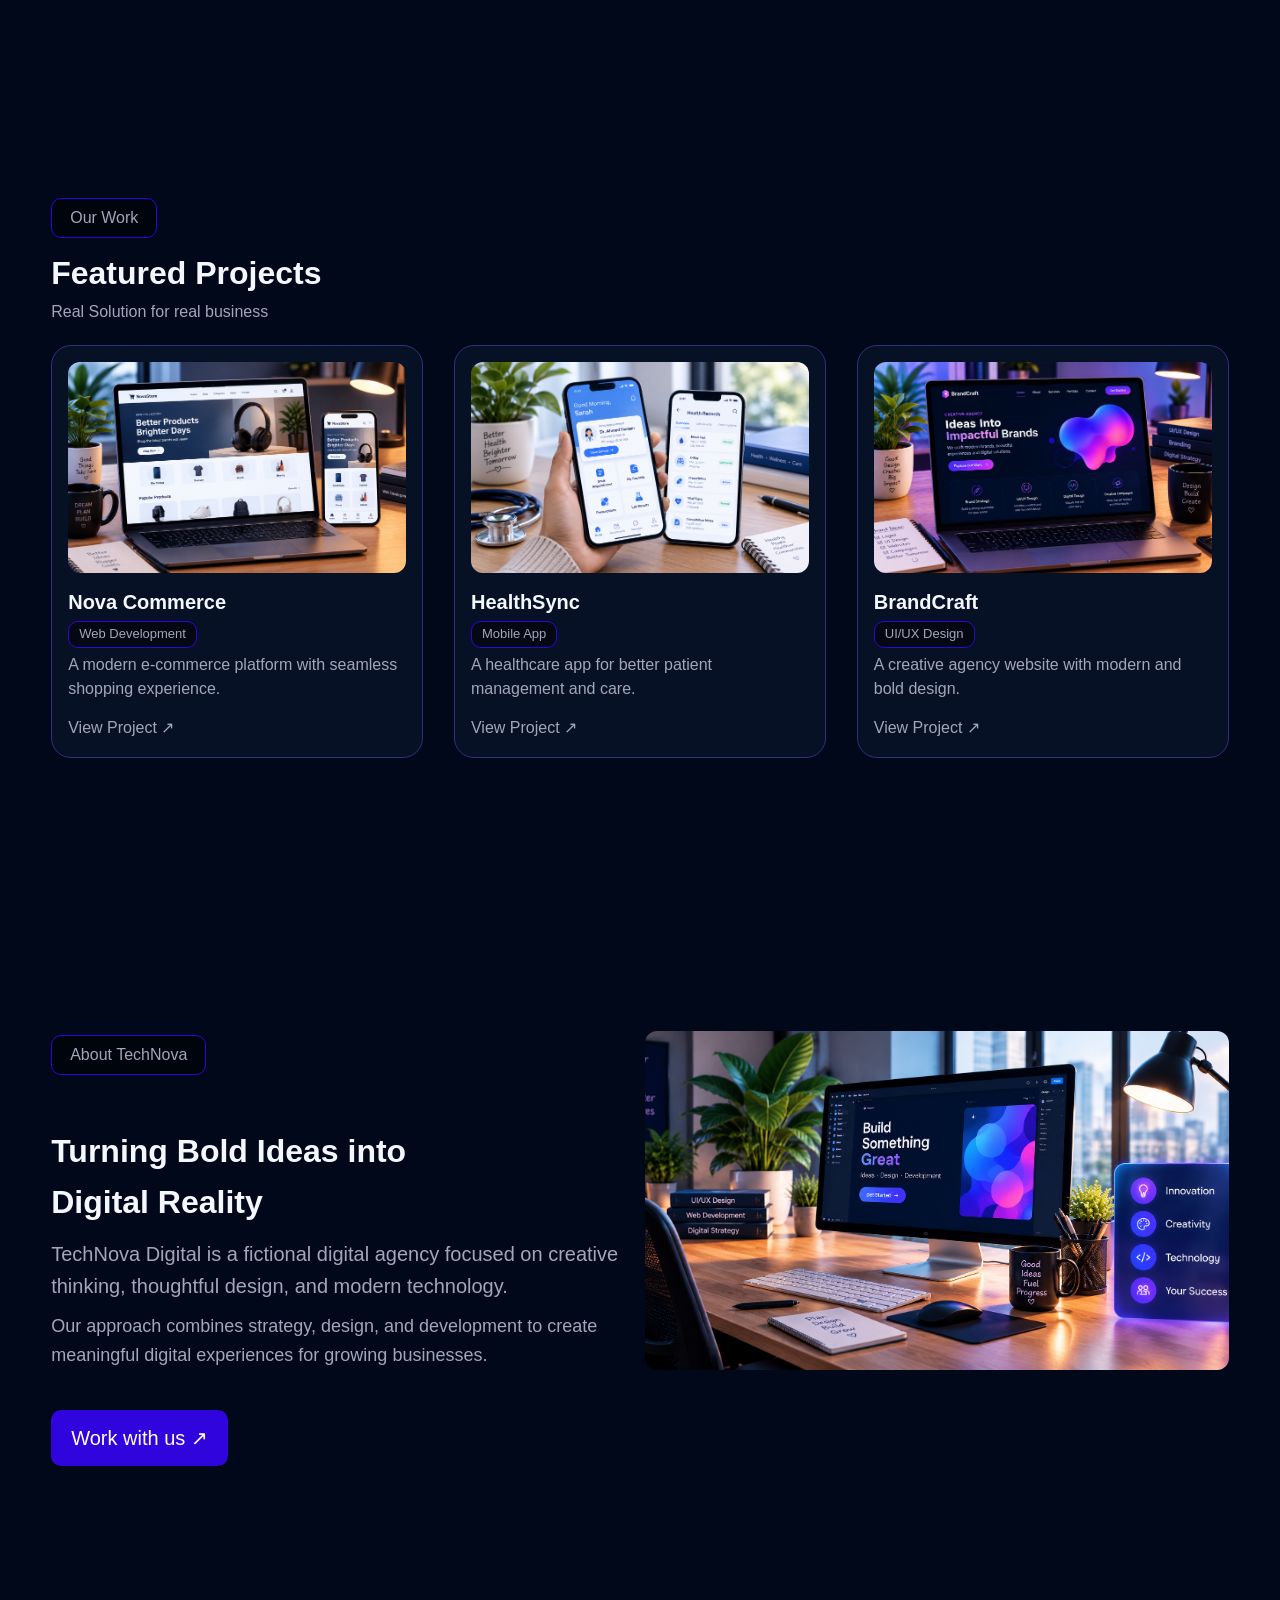
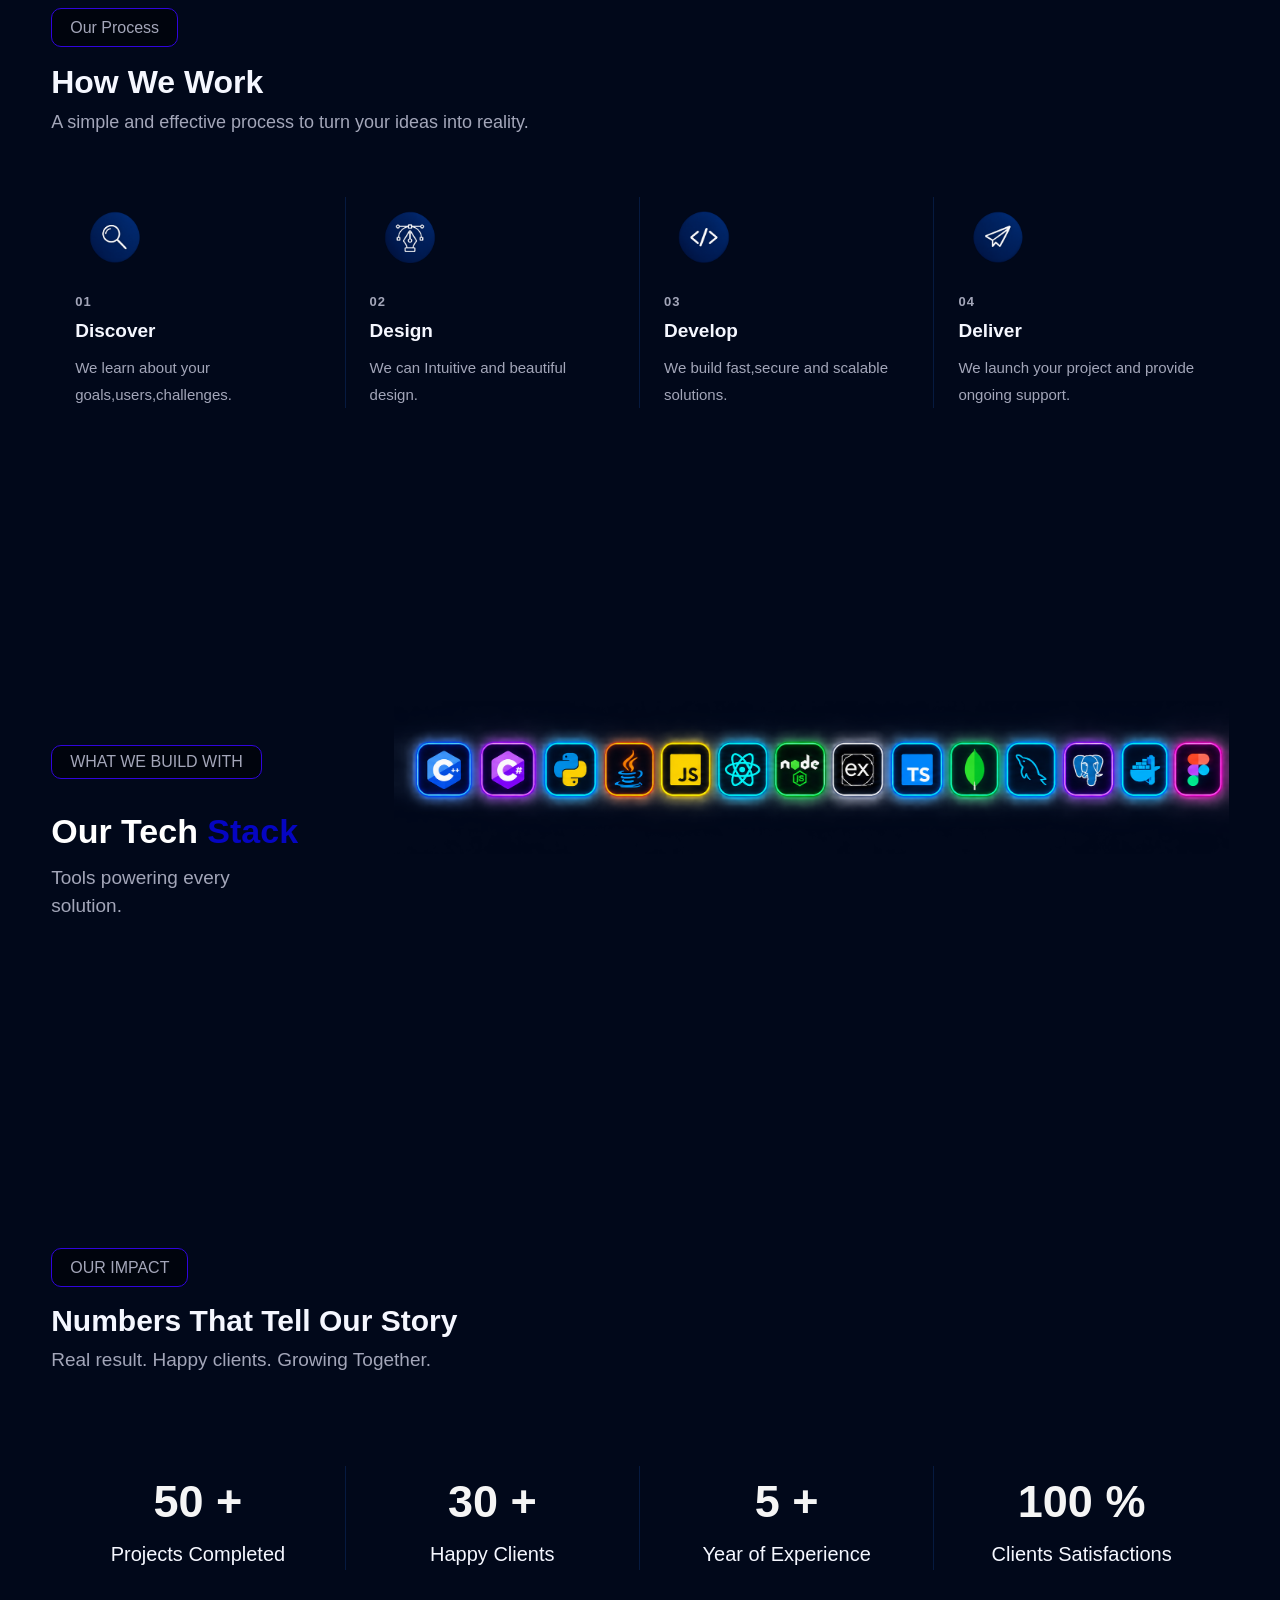
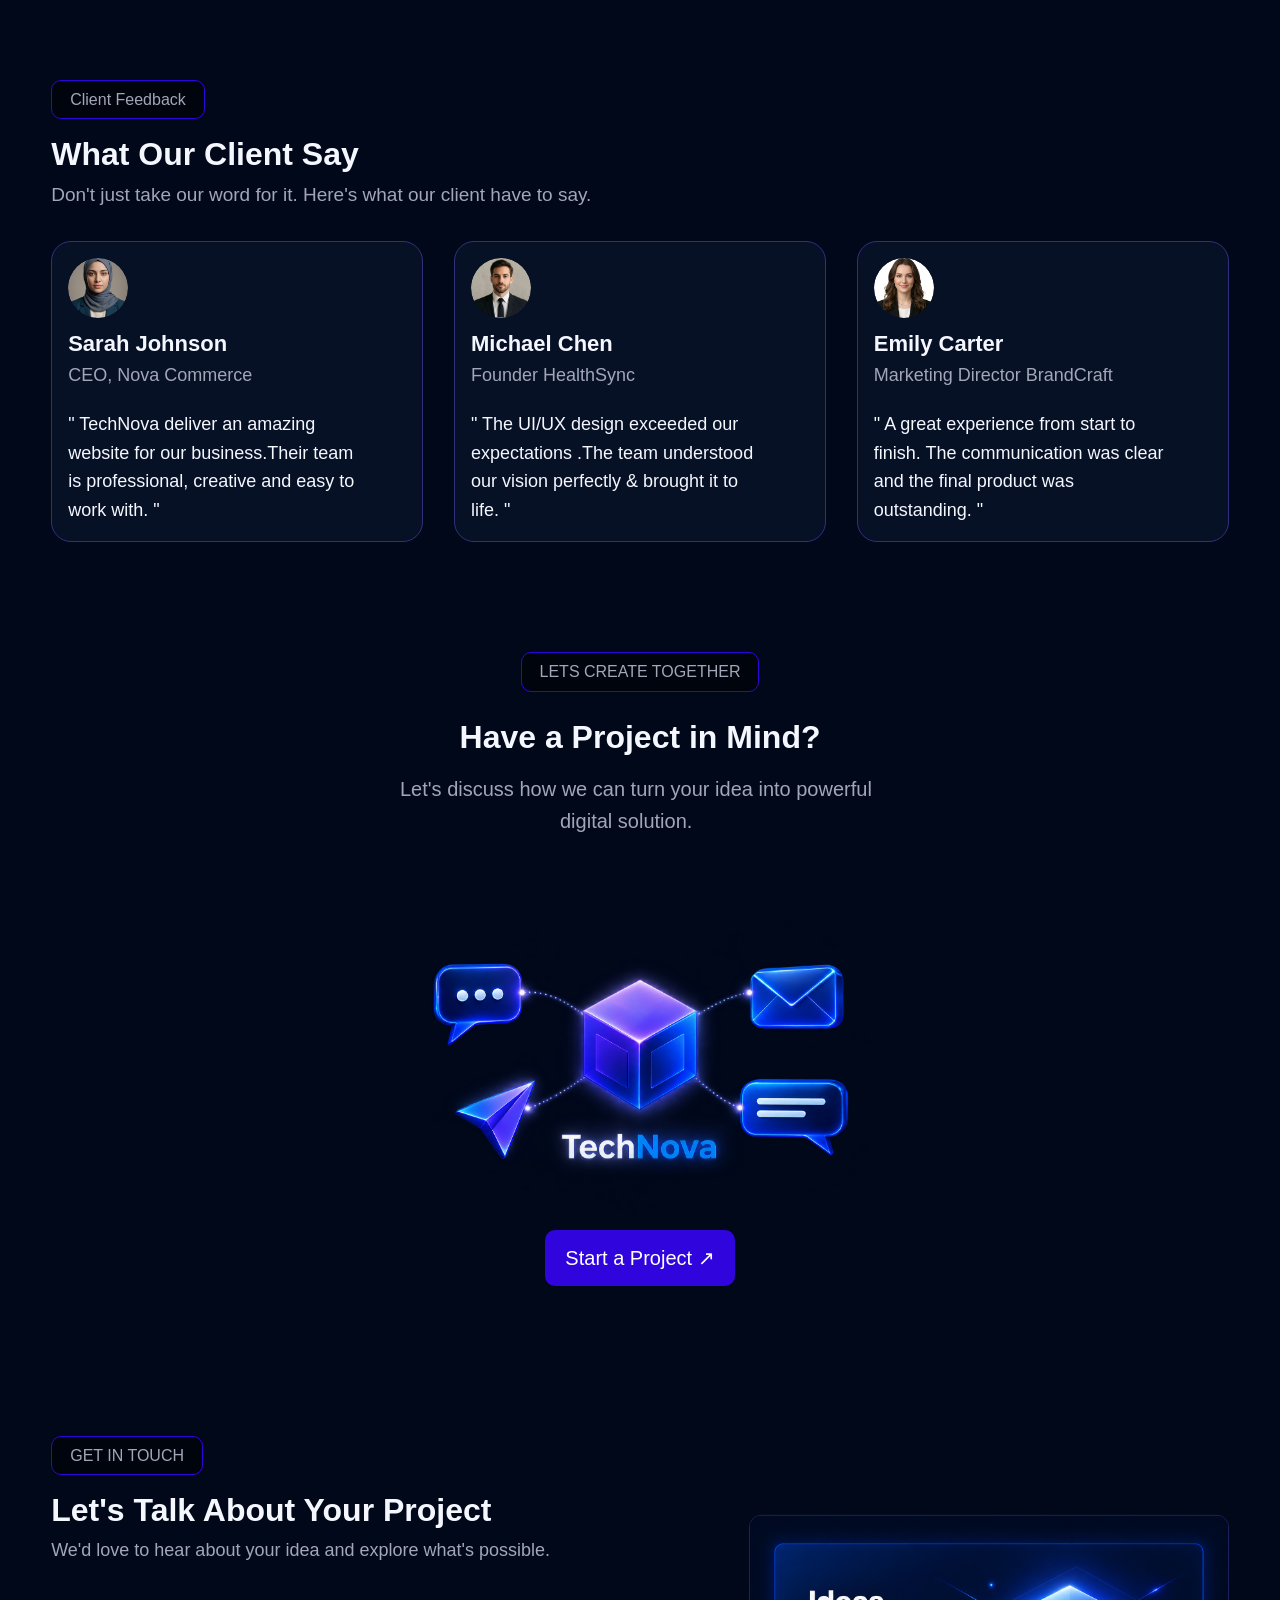
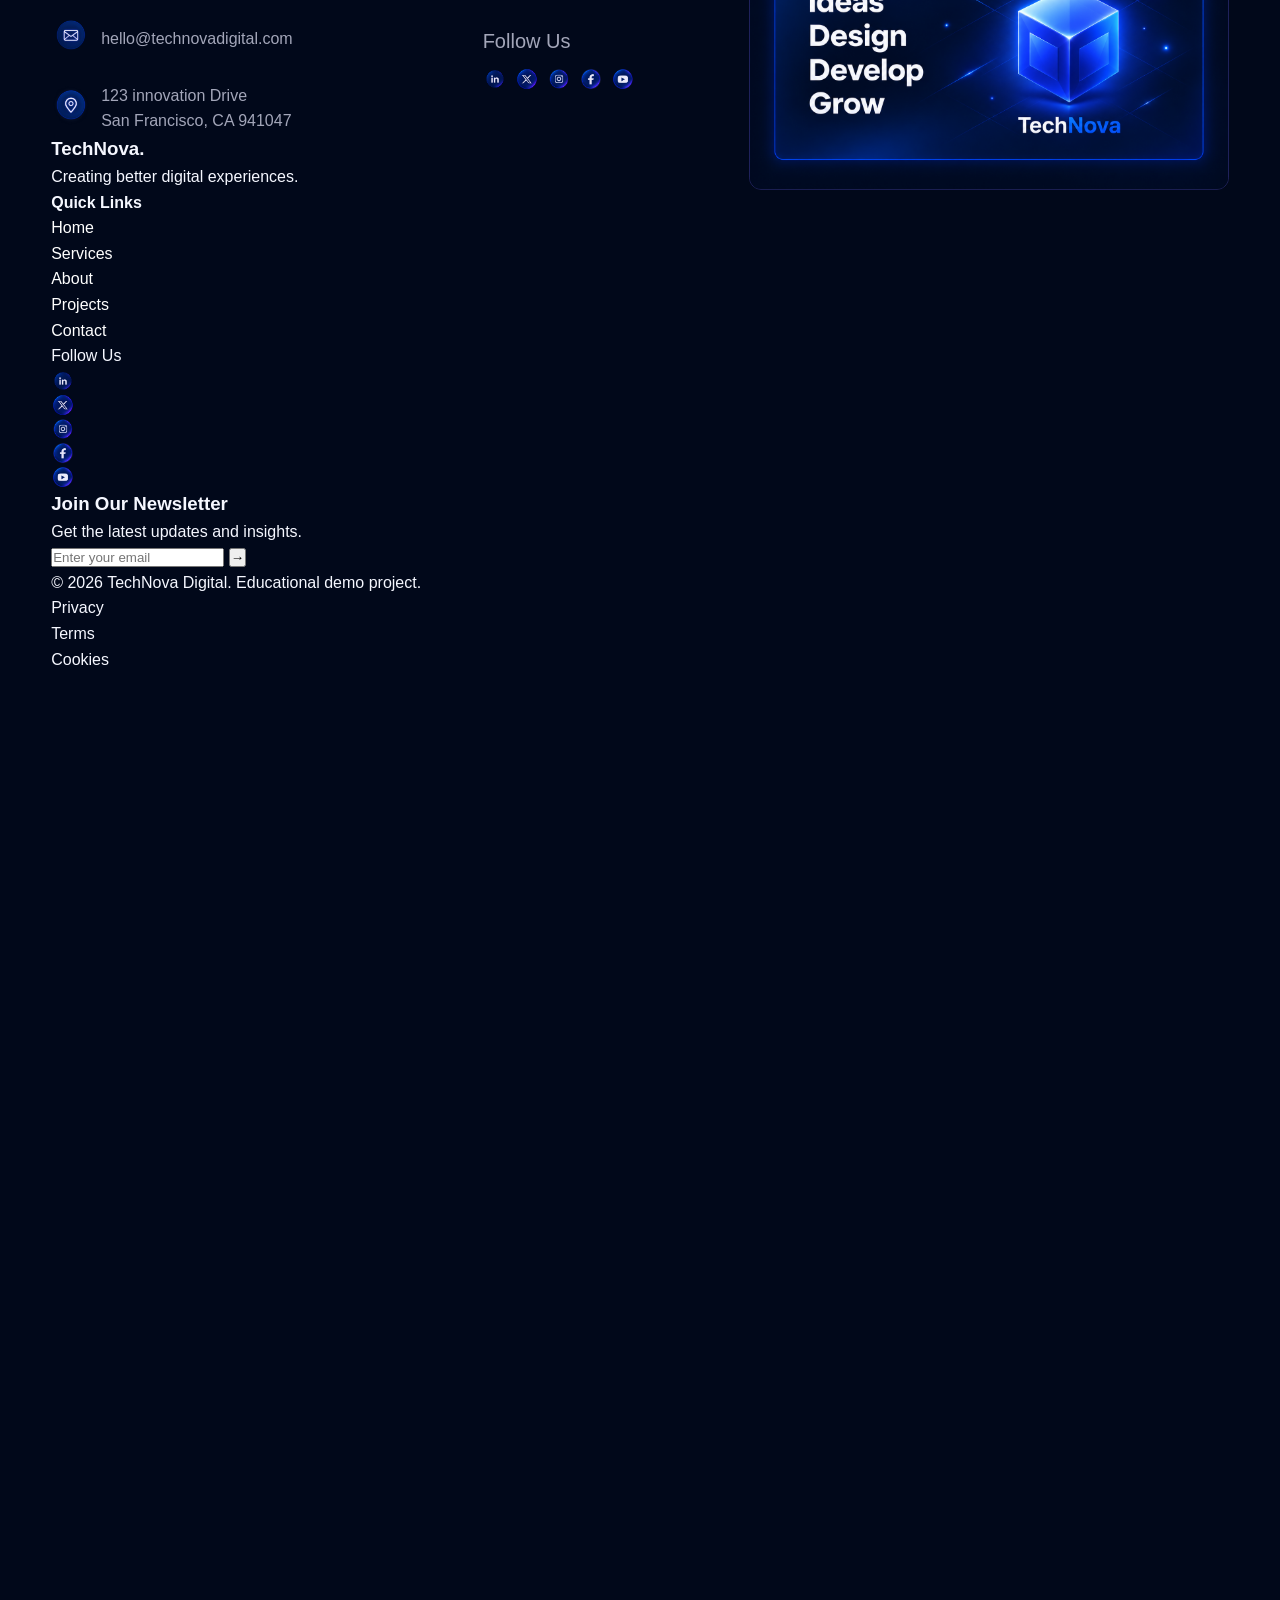
==== commit 25b8fbe9: "Add footer section" ====
--- a/WebDev-L1-LandingPage/index.html
+++ b/WebDev-L1-LandingPage/index.html
@@ -8,7 +8,7 @@
 </head>
 <body>
     
-        <header>
+        <header id="home">
         <div class="left-side">Tech<span class="span-title">Nova.</span></div>
         <div class="middle-side">
             <div><a href="#home">Home</a></div>
@@ -35,7 +35,7 @@
             </div>
             <div class="image-part">
                 <div class="image">
-                    <img class="hero-image" src="image/TechNova.png" alt="hero image">
+                    <img class="hero-image" src="image/page_image/TechNova.png" alt="hero image">
                 </div>         
             </div>
         </section>
@@ -47,7 +47,7 @@
             <div class="work-section">
                 <div class="section">
                     <div class="icon-images">
-                        <img class="icons" src="image/Code.png" alt="">
+                        <img class="icons" src="image/service_icon/Code.png" alt="">
                     </div>
                     <p class="number">01</p>
                     <h4 class="section-title">Web Development</h4>
@@ -56,7 +56,7 @@
                 </div>
                 <div class="section">
                     <div class="icon-images">
-                        <img class="icons" src="image/Palette.png" alt="">
+                        <img class="icons" src="image/service_icon/Palette.png" alt="">
                     </div>
                     <p class="number">02</p>
                     <h4 class="section-title">UI/UX Design</h4>
@@ -65,7 +65,7 @@
                 </div>
                 <div class="section">
                     <div class="icon-images">
-                        <img class="icons" src="image/Mobile.png" alt="">
+                        <img class="icons" src="image/service_icon/Mobile.png" alt="">
                     </div>
                     <p class="number">03</p>
                     <h4 class="section-title">Mobile Application</h4>
@@ -73,7 +73,7 @@
                 </div>
                 <div class="section">
                     <div class="icon-images">
-                        <img class="icons" src="image/Analytics.png" alt="">
+                        <img class="icons" src="image/service_icon/Analytics.png" alt="">
                     </div>
                     <p class="number">04</p>
                     <h4 class="section-title">Digital Strategy</h4>
@@ -146,15 +146,15 @@
                 <p class="description2">
                     Our approach combines strategy, design, and development to create meaningful digital experiences for growing businesses.
                 </p>
-                <a href="#about" class="start-project">Work with us ↗</a>
+                <a href="#contact" class="start-project">Work with us ↗</a>
             </div>
             <div class="about-section-image">
-                <img class="about-image" src="image/about.png" alt="A creative digital agency workspace with a computer displaying a colorful design">
-            </div>
-        </section>
-        <section class="work">
+                <img class="about-image" src="image/page_image/about.png" alt="A creative digital agency workspace with a computer displaying a colorful design">
+            </div>
+        </section>
+        <section class="work" id="process">
             <div class="work-process-title-info">
-                <a href="#" class="span-projects">Our Process</a>
+                <a href="#process" class="span-projects">Our Process</a>
                 <h2 class="work-title">How We Work</h2>
                 <p class="work-section-description">A simple and effective process to turn your ideas into reality.</p>
             </div>
@@ -202,13 +202,13 @@
                 <p class="tech-description">Tools powering every solution.</p>
             </div>
             <div class="stack-image">
-                <img class="stack" src="image/Stack.png" alt="Technology stack: C++, C#, Python, Java, JavaScript, React, Node.js, Express, TypeScript, MongoDB, MySQL, PostgreSQL, Docker, and Figma">
-            </div>
-        </section>
-        <section class="story-section">
+                <img class="stack" src="image/page_image/Stack.png" alt="Technology stack: C++, C#, Python, Java, JavaScript, React, Node.js, Express, TypeScript, MongoDB, MySQL, PostgreSQL, Docker, and Figma">
+            </div>
+        </section>
+        <section class="story-section" id="impact">
             <div class="impact-info">
-                <a href="#" class="span-projects">OUR IMPACT</a>
-                <h2 class="impact-title">Numbers That Tell Our Story</h2>
+                <a href="#impact" class="span-projects">OUR IMPACT</a>
+                <h2 class="impact-title">Numbers That <span class="story-span">Tell Our Story</span></h2>
                 <p class="impact-title-description">Real result. Happy clients. Growing Together.</p>
             </div>
 
@@ -234,9 +234,9 @@
                 </div>
             </div>
         </section>
-        <section class="client-feedback">
+        <section class="client-feedback" id="testimonials">
             <div class="client-feedback-info">
-                <a class="span-projects" href="#">Client Feedback</a>
+                <a class="span-projects" href="#testimonials">Client Feedback</a>
                 <h3 class="client-title">What Our Client Say</h3>
                 <p class="client-title-description">Don't just take our word for it. Here's what our client have to say.</p>
             </div>
@@ -293,12 +293,12 @@
             </div>
         </section>
         <section class="call-to-action">
-            <a class="span-projects" href="#">LETS CREATE TOGETHER</a>
+            <a class="span-projects" href="#contact">LETS CREATE TOGETHER</a>
             <h3 class="call-to-action-title">Have a Project in Mind?</h3>
             <p class="call-to-action-description">Let's discuss how we can turn your idea into powerful</p>
             <p class="call-to-action-description2">digital solution.</p>
             <div class="call-to-action-image">
-                <img class="call-image" src="" alt="">
+                <img class="call-image" src="image/page_image/technova_Contact.png" alt="">
             </div>
             <a href="#contact" class="start-project">Start a Project ↗</a>
         </section>
@@ -313,7 +313,7 @@
                     <div class="location-email-section">
                         <div class="email-section">
                             <div class="address-image">
-                                <img class="address-logo" src="image/email.png" alt="">
+                                <a href="#email"><img class="address-logo" src="image/address_icon/email.png" alt=""></a>
                             </div>
                             <div class="email">
                                 hello@technovadigital.com
@@ -321,7 +321,7 @@
                         </div>
                         <div class="location-section">
                             <div class="address-image">
-                                <img class="address-logo" src="image/location.png" alt="">
+                                <a href="#location"><img class="address-logo" src="image/address_icon/location.png" alt=""></a>
                             </div>
                             <div class="location-address">
                                 <p class="location1">123 innovation Drive</p>
@@ -333,28 +333,87 @@
                         <p class="follow">Follow Us</p>
                         <div class="follow-page">
                             <div class="app-image">
-                                <img class="logo" src="image/follow_icon/linkedin.png" alt="LinkedIn">
+                                <a href="#linkedin"><img class="logo" src="image/follow_icon/linkedin.png" alt="LinkedIn"></a>
+
                             </div>
                             <div class="app-image">
-                                <img class="logo" src="image/follow_icon/X.png" alt="X">
+                                <a href="#X"><img class="logo" src="image/follow_icon/X.png" alt="X"></a>
+
                             </div>
                             <div class="app-image">
-                                
+                                <a href="#instagram"><img class="logo" src="image/follow_icon/instagram.png" alt=""></a>
                             </div>
                             <div class="app-image">
-                                <img class="logo" src="image/follow_icon/facebook.png" alt="Facebook">
+                                <a href="#facebook"><img class="logo" src="image/follow_icon/facebook.png" alt="Facebook"></a>
                             </div>
                             <div class="app-image">
-                                <img class="logo" src="image/follow_icon/youtube.png" alt="YouTube">
+                                <a href="#youtube"><img class="logo" src="image/follow_icon/youtube.png" alt="YouTube"></a>
                             </div>
                         </div>
                     </div>
                 </div>
             </div>
             <div class="contact-section-image">
-                <img class="tech-nova " src="image/technova (1).png" alt="">
-            </div>
-        </section>
+                <img class="tech-nova " src="image/page_image/technovaa.png" alt="">
+            </div>
+        </section>
+        <footer class="footer-section">
+            <div class="footer-upper">
+                <div class="footer-title-section">
+                    <h3 class="footer-title">Tech<span class="footer-span">Nova.</span></h3>
+                    <p class="footer-description">Creating better digital experiences.</p>
+                </div>
+                <div class="quick-link">
+                    <h4 class="footer-heading">Quick Links</h4>
+                    <div class="footer-side">
+                        <div><a href="#home">Home</a></div>
+                        <div><a href="#services">Services</a></div>
+                        <div><a href="#about">About</a></div>
+                        <div><a href="#projects">Projects</a></div>
+                        <div><a href="#contact">Contact</a></div>
+                    </div>
+                </div>
+                <div class="footer-follow">
+                    <p class="follow-us">Follow Us</p>
+                    <div class="footer-follow-page">
+                        <div class="app-image">
+                            <a href="#linkedin"><img class="logo" src="image/follow_icon/linkedin.png" alt="LinkedIn"></a>
+                        </div>
+                        <div class="app-image">
+                            <a href="#X"><img class="logo" src="image/follow_icon/X.png" alt="X"></a>
+                        </div>
+                        <div class="app-image">
+                            <a href="#instagram"><img class="logo" src="image/follow_icon/instagram.png" alt=""></a>
+                        </div>
+                        <div class="app-image">
+                            <a href="#facebook"><img class="logo" src="image/follow_icon/facebook.png" alt="Facebook"></a>
+                        </div>
+                        <div class="app-image">
+                            <a href="#youtube"><img class="logo" src="image/follow_icon/youtube.png" alt="YouTube"></a>
+                            
+                        </div>  
+                    </div>
+                </div>
+                <div class="newsletter-section">
+                    <h3 class="newsletter-title">Join Our Newsletter</h3>
+                    <p class="newsletter-description">Get the latest updates and insights.</p>
+                    <div class="email-part">
+                        <input type="email" placeholder="Enter your email" class="input-email">
+                        <button class="button">→</button>
+                    </div>
+                </div>
+            </div>
+            <div class="footer-bottom">
+                <div class="footer-license-part">
+                    <p class="footer-license">© 2026 TechNova Digital. Educational demo project.</p>
+                </div>
+                <div class="footer-privacy-part">
+                    <p class="privacy">Privacy</p>
+                    <p class="terms">Terms</p>
+                    <p class="cookies">Cookies</p>
+                </div>
+            </div>
+        </footer>
     </main>
 </body>
 </html>
--- a/WebDev-L1-LandingPage/style.css
+++ b/WebDev-L1-LandingPage/style.css
@@ -191,8 +191,12 @@
     flex: 0 0 25%;
     font-size: clamp(16px, 1.4vw, 25px);
     line-height: 1.3;
+    color: white;
+}
+.stack-span{
     color: #0505c2;
 }
+
 
 .tech-stack{
     font-size: 34px;
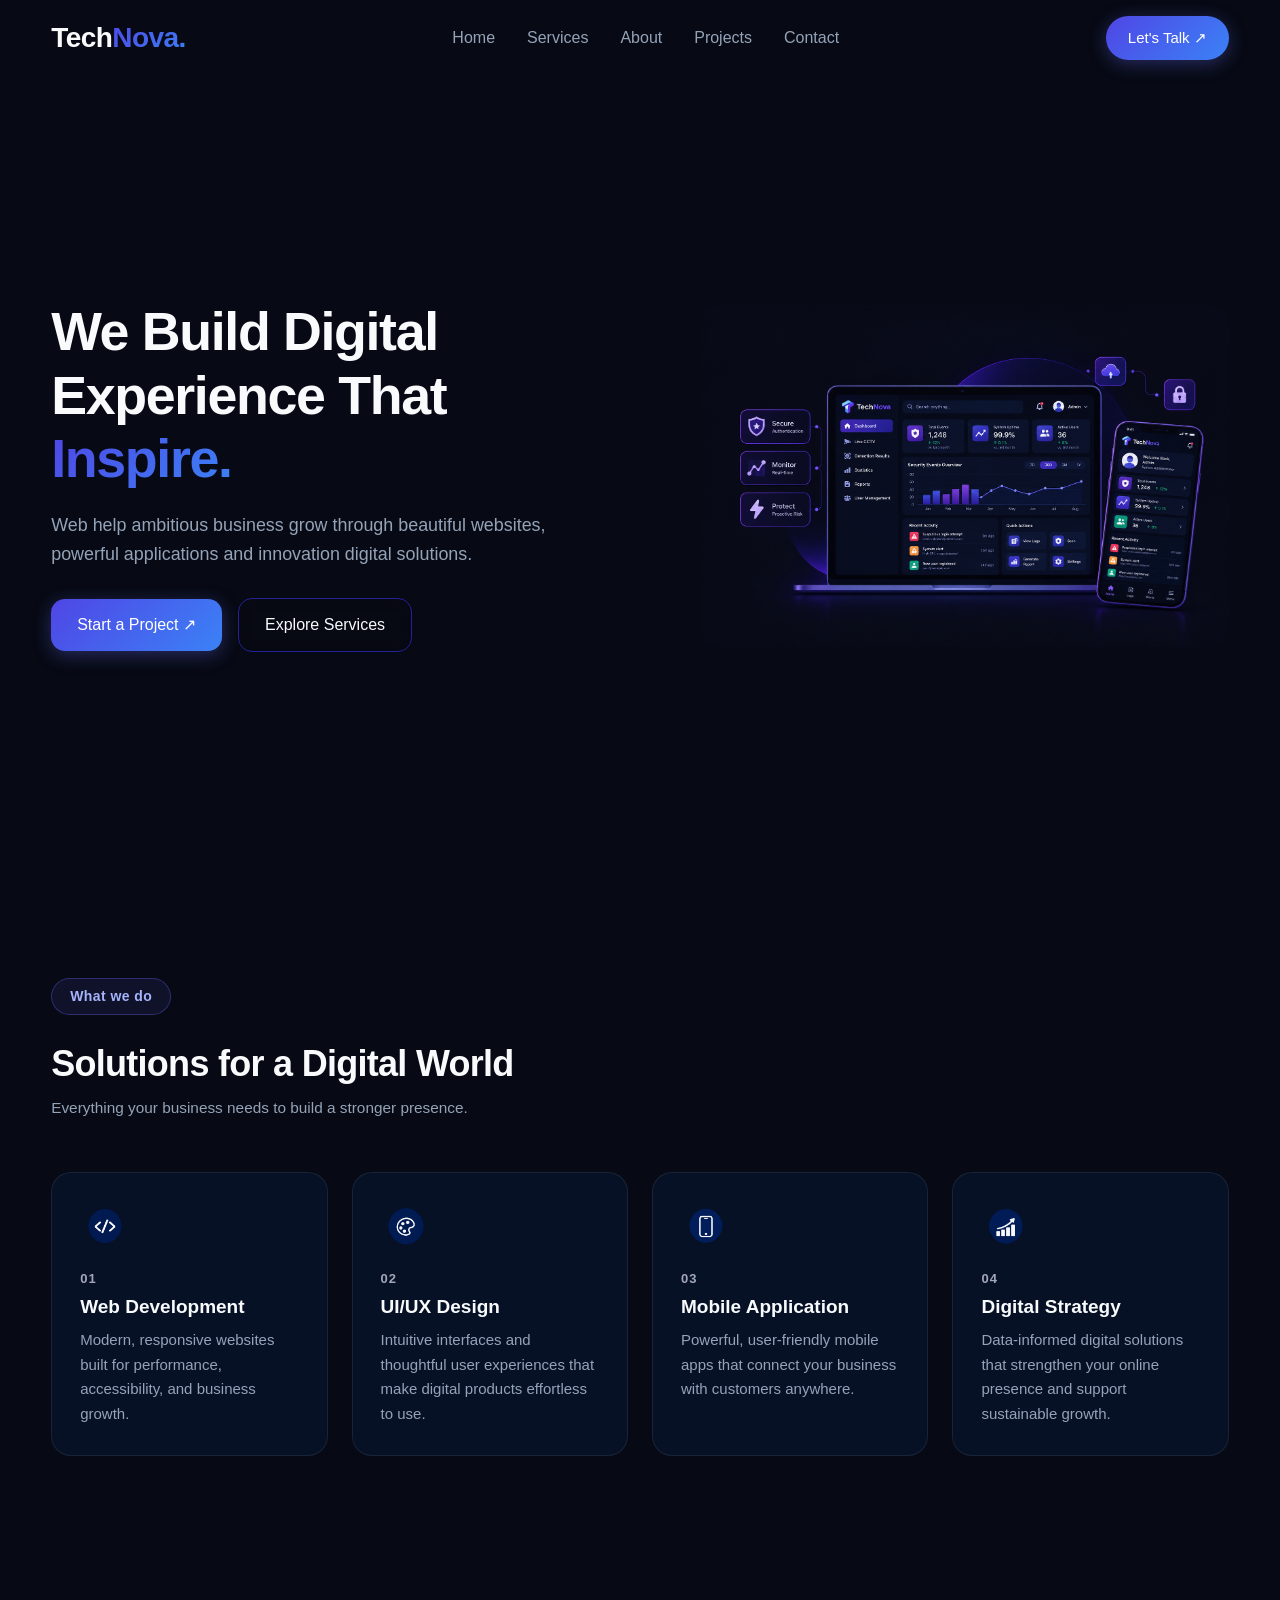
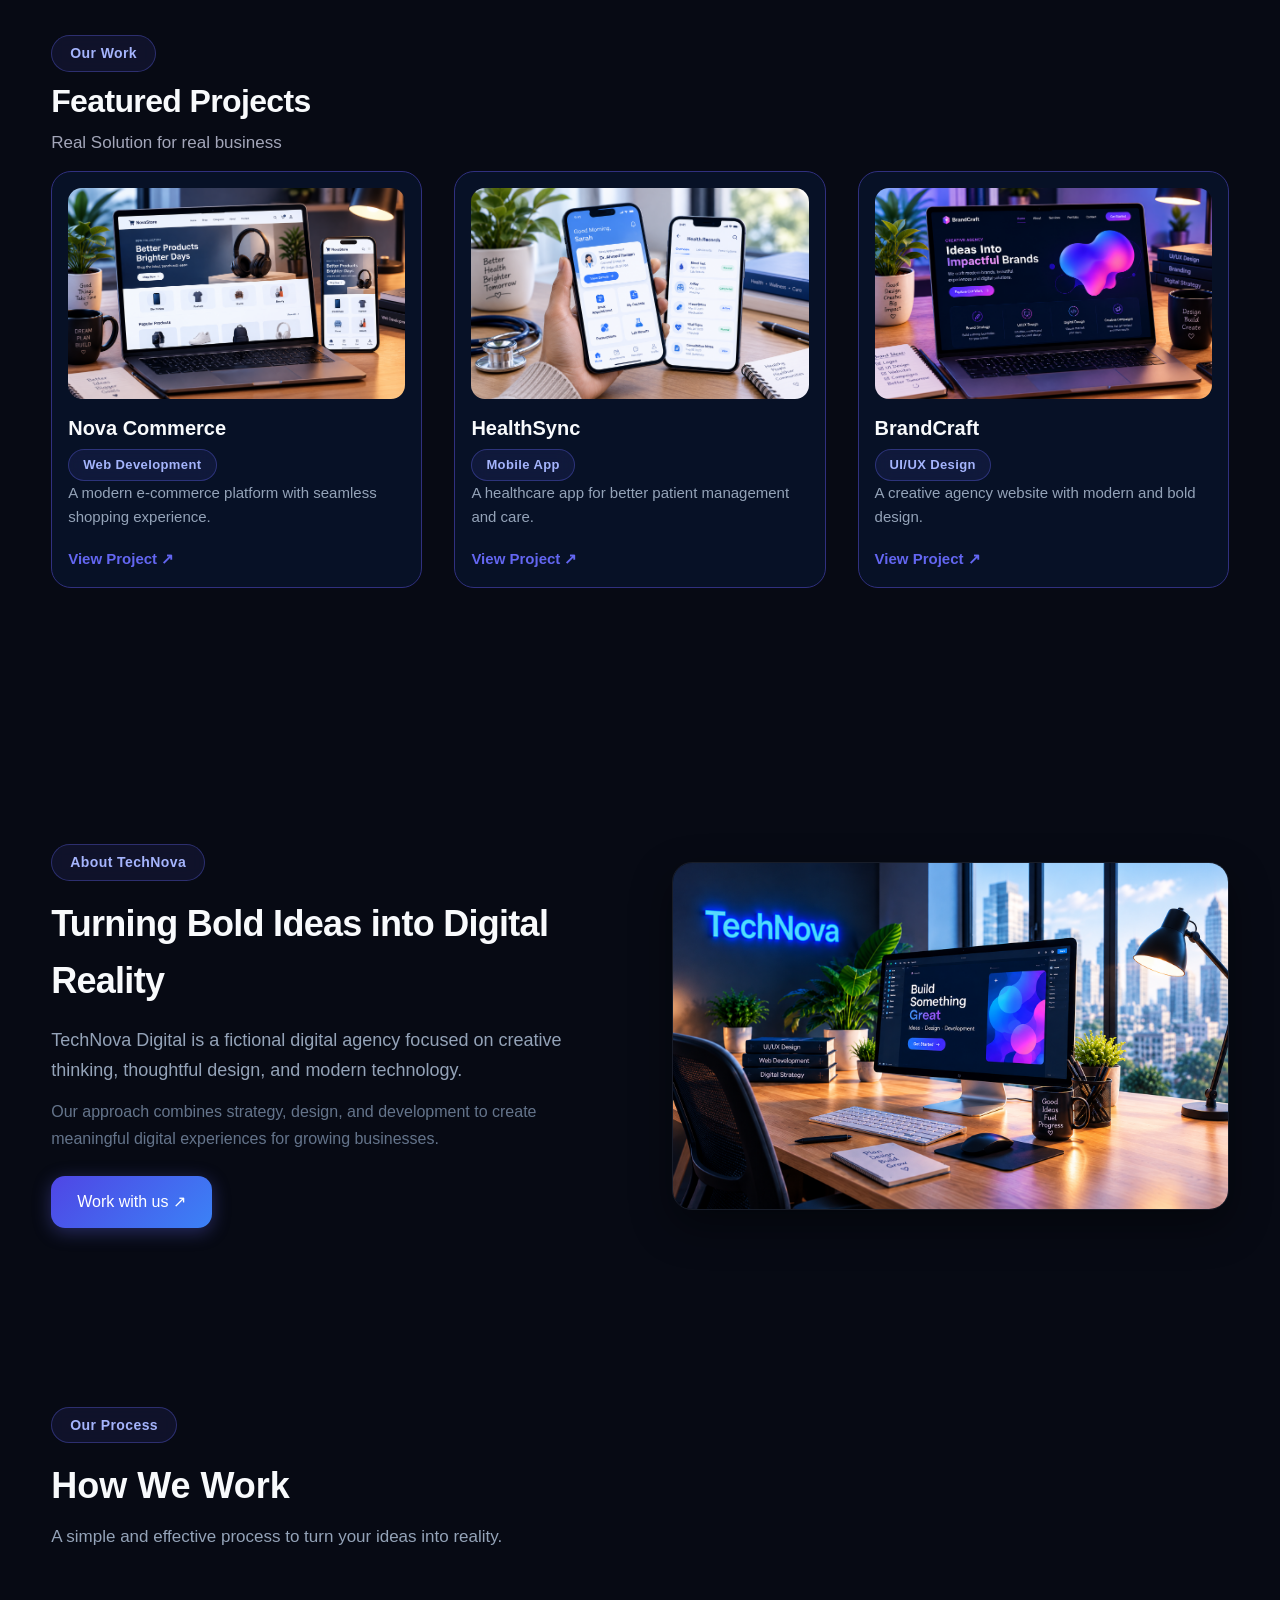
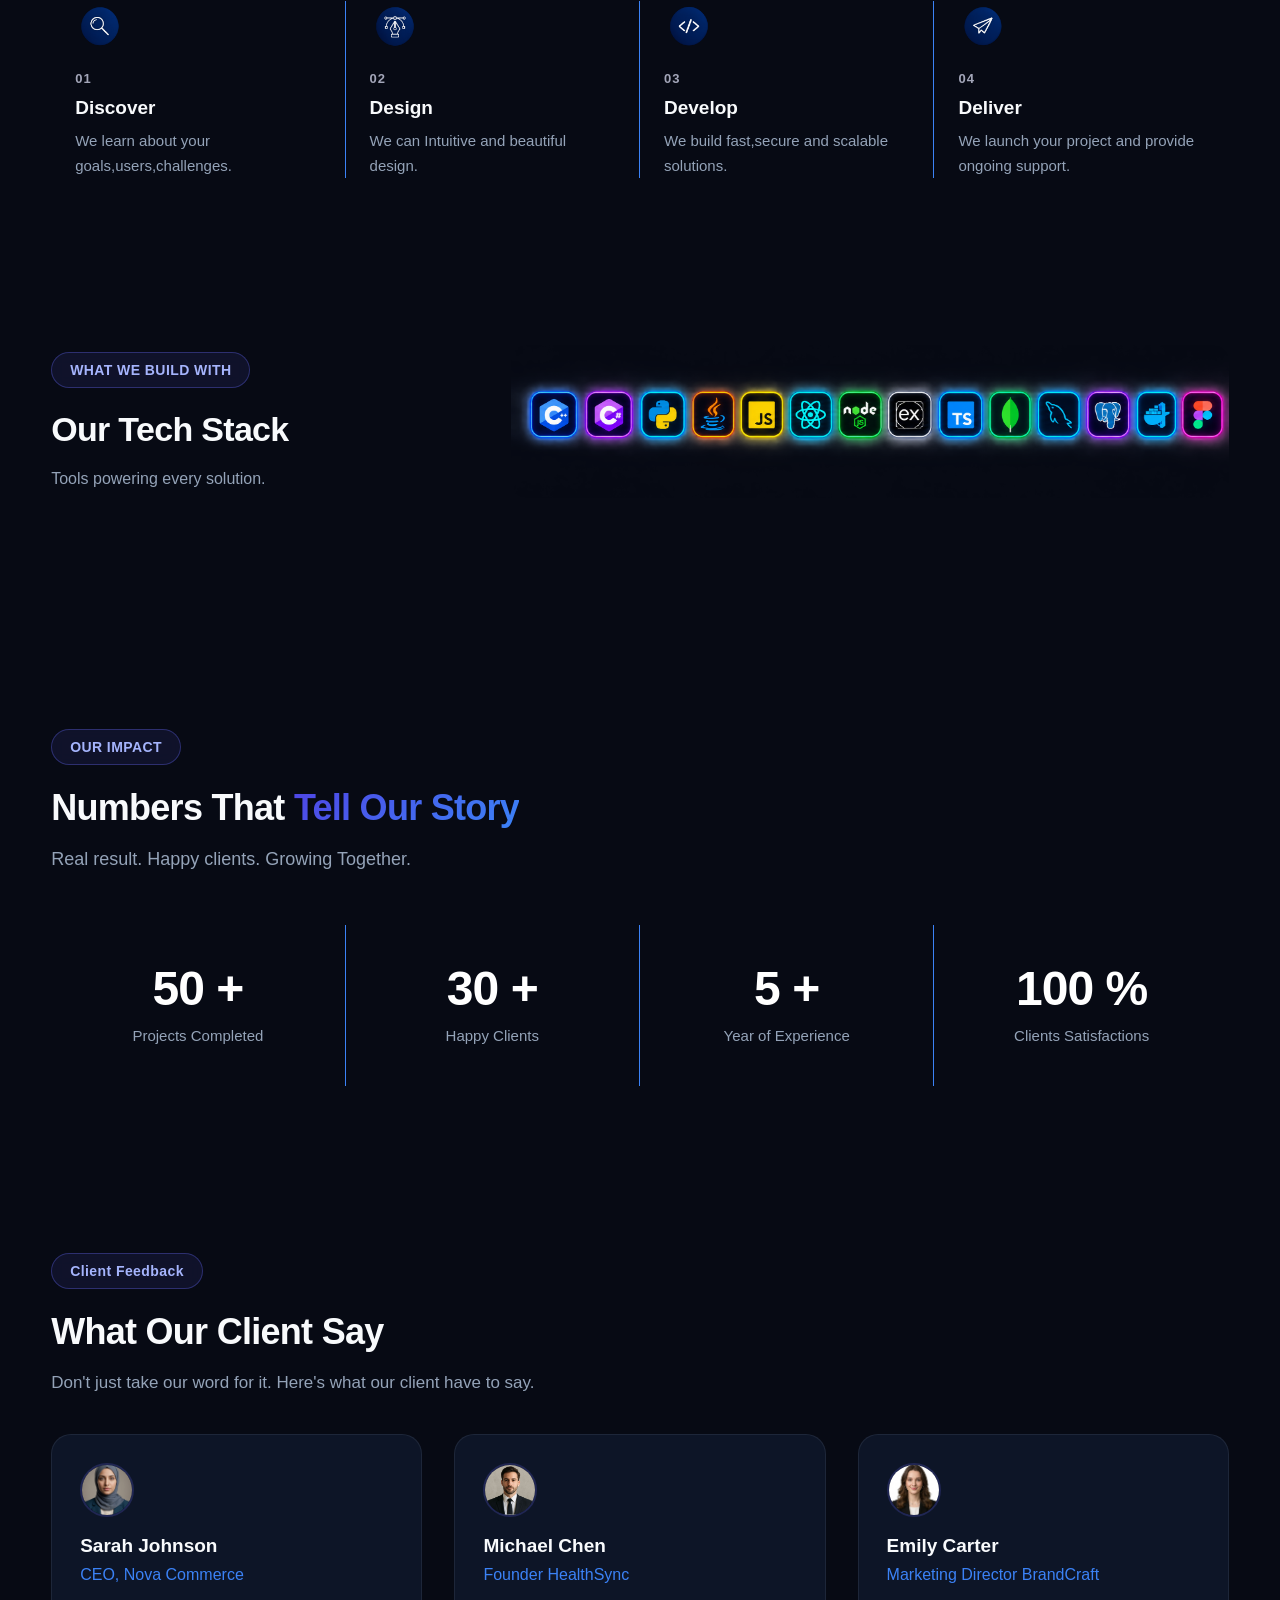
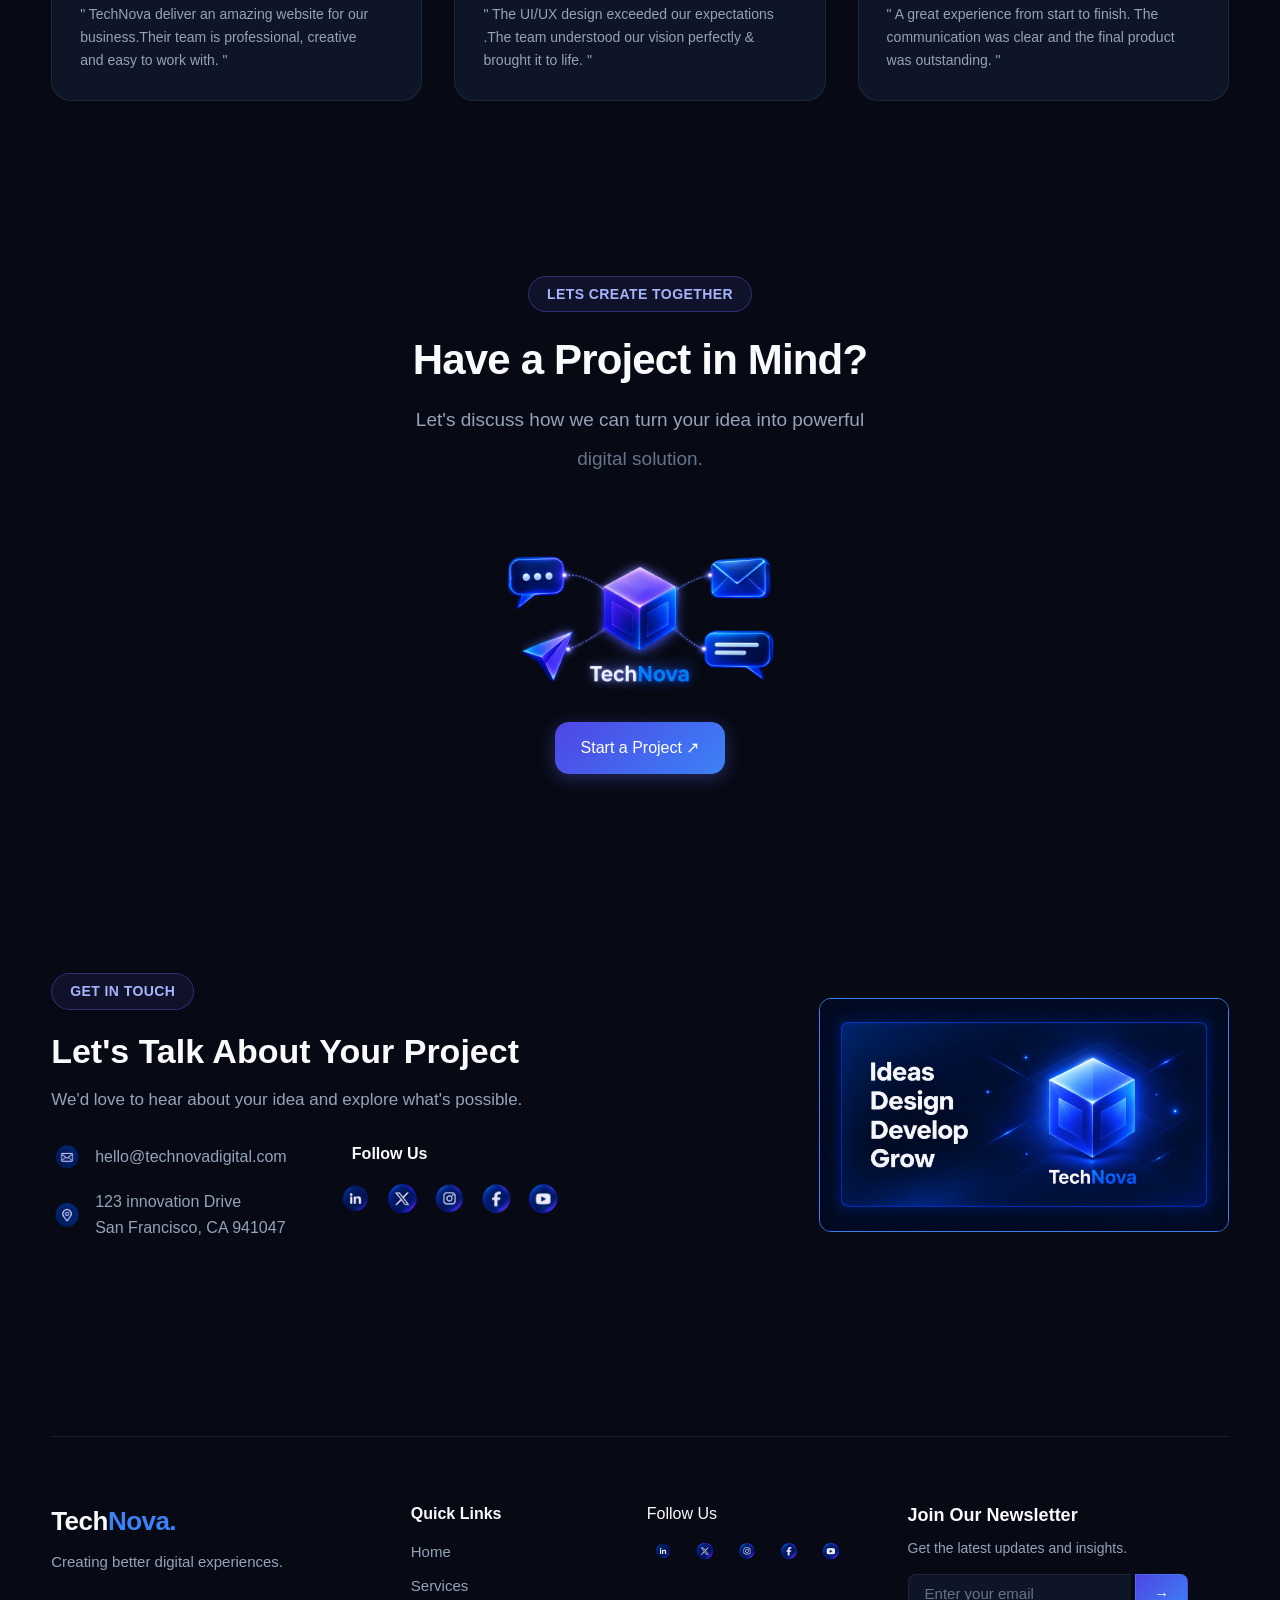
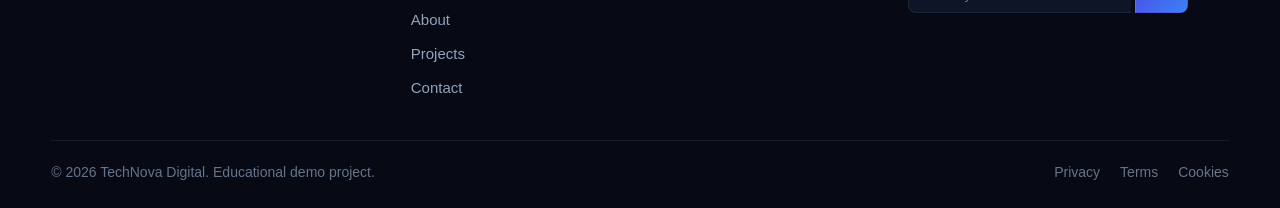
==== commit 48dd1fc4: "All page added and checked" ====
--- a/WebDev-L1-LandingPage/index.html
+++ b/WebDev-L1-LandingPage/index.html
@@ -7,7 +7,6 @@
     <link rel="stylesheet" href="style.css">
 </head>
 <body>
-    
         <header id="home">
         <div class="left-side">Tech<span class="span-title">Nova.</span></div>
         <div class="middle-side">
@@ -25,9 +24,7 @@
         <section class="hero-info">
             <div class="hero">
                 <h1>We Build Digital Experience That <span class="span-title">Inspire.</span></h1>
-
                 <p class="description">Web help ambitious business grow through beautiful websites, powerful applications and innovation digital solutions. </p>
-
                 <div class="hero-actions">
                     <a href="#contact" class="start-project">Start a Project ↗</a>
                     <a href="#services" class="explore-service">Explore Services</a>
@@ -43,7 +40,6 @@
             <a href="#services" class="span-projects">What we do</a>
             <p class="service-title">Solutions for a Digital World</p>
             <p class="service-description">Everything your business needs to build a stronger presence.</p>
-
             <div class="work-section">
                 <div class="section">
                     <div class="icon-images">
@@ -52,7 +48,6 @@
                     <p class="number">01</p>
                     <h4 class="section-title">Web Development</h4>
                     <p class="section-description">Modern, responsive websites built for performance, accessibility, and business growth.</p>
-
                 </div>
                 <div class="section">
                     <div class="icon-images">
@@ -61,7 +56,6 @@
                     <p class="number">02</p>
                     <h4 class="section-title">UI/UX Design</h4>
                     <p class="section-description">Intuitive interfaces and thoughtful user experiences that make digital products effortless to use.</p>
-
                 </div>
                 <div class="section">
                     <div class="icon-images">
@@ -80,7 +74,6 @@
                     <p class="section-description">Data-informed digital solutions that strengthen your online presence and support sustainable growth.</p>
                 </div>
             </div>
-
         </section>
         <section class="project-part" id="projects">
             <div class="project-info">
@@ -89,7 +82,6 @@
                     Featured Projects
                 </h2>
                 <p class="project-intro-description">Real Solution for real business</p>
-
             </div>
             <div class="project-view">
                 <div class="project-section">
@@ -103,8 +95,7 @@
                             A modern e-commerce platform with seamless shopping experience.
                         </p>
                         <a href="#projects" class="project">View Project ↗</a>
-                    </div>
-                    
+                    </div>        
                 </div>
                 <div class="project-section">
                     <div class="project-images">
@@ -165,8 +156,7 @@
                     </div>
                     <p class="number">01</p>
                     <h4 class="section-title">Discover</h4>
-                    <p class="section-description">We learn about your goals,users,challenges.</p>
-                    
+                    <p class="section-description">We learn about your goals,users,challenges.</p>        
                 </div>
                 <div class="section">
                     <div class="icon-images">
@@ -175,7 +165,6 @@
                     <p class="number">02</p>
                     <h4 class="section-title">Design</h4>
                     <p class="section-description">We can Intuitive and beautiful design.</p>
-
                 </div>
                 <div class="section">
                     <div class="icon-images">
@@ -211,7 +200,6 @@
                 <h2 class="impact-title">Numbers That <span class="story-span">Tell Our Story</span></h2>
                 <p class="impact-title-description">Real result. Happy clients. Growing Together.</p>
             </div>
-
             <div class="impact_stat">
                 <div class="stat">
                     <h3 class="impact-number">50 + </h3>
@@ -222,12 +210,10 @@
                     <h3 class="impact-number">30 + </h3>
                     <p class="impact-description">Happy Clients </p>
                 </div>
-
                 <div class="stat">
                     <h3 class="impact-number">5 + </h3>
                     <p class="impact-description">Year of Experience </p>
                 </div>
-
                 <div class="stat">
                     <h3 class="impact-number">100 % </h3>
                     <p class="impact-description">Clients Satisfactions </p>
@@ -289,7 +275,6 @@
                         <p class="feedback">" A great experience from start to finish. The communication was clear and the final product was outstanding. "</p>
                     </div>
                 </div>
-
             </div>
         </section>
         <section class="call-to-action">
@@ -334,11 +319,9 @@
                         <div class="follow-page">
                             <div class="app-image">
                                 <a href="#linkedin"><img class="logo" src="image/follow_icon/linkedin.png" alt="LinkedIn"></a>
-
                             </div>
                             <div class="app-image">
                                 <a href="#X"><img class="logo" src="image/follow_icon/X.png" alt="X"></a>
-
                             </div>
                             <div class="app-image">
                                 <a href="#instagram"><img class="logo" src="image/follow_icon/instagram.png" alt=""></a>
@@ -389,8 +372,8 @@
                             <a href="#facebook"><img class="logo" src="image/follow_icon/facebook.png" alt="Facebook"></a>
                         </div>
                         <div class="app-image">
-                            <a href="#youtube"><img class="logo" src="image/follow_icon/youtube.png" alt="YouTube"></a>
-                            
+                            <a href="#youtube"><img class="logo" src="image/follow_icon/youtube.png" alt="YouTube">
+                            </a>             
                         </div>  
                     </div>
                 </div>
--- a/WebDev-L1-LandingPage/style.css
+++ b/WebDev-L1-LandingPage/style.css
@@ -1,308 +1,376 @@
-* {
+:root {
+    --bg-base: #070a14;
+    --bg-surface: #0d1527;
+    --bg-card: #0f1930;
+    --bg-card-hover: #152244;
+    --bg-glass: rgba(13, 21, 39, 0.75);
+
+    --primary: #4f46e5;
+    --primary-light: #6366f1;
+    --primary-hover: #4338ca;
+    --primary-gradient: linear-gradient(135deg, #4f46e5 0%, #3b82f6 100%);
+    --primary-glow: rgba(99, 102, 241, 0.35);
+
+    --border-subtle: rgba(148, 163, 184, 0.12);
+    --border-card: rgba(99, 102, 241, 0.22);
+    --border-focus: rgba(99, 102, 241, 0.65);
+
+    --text-primary: #f8fafc;
+    --text-secondary: #94a3b8;
+    --text-muted: #64748b;
+
+    --page-gutter: clamp(16px, 4vw, 56px);
+    --section-gap: clamp(56px, 8vw, 110px);
+    --radius-sm: 8px;
+    --radius-md: 14px;
+    --radius-lg: 20px;
+    --radius-pill: 9999px;
+
+    --transition-fast: 0.2s cubic-bezier(0.4, 0, 0.2, 1);
+    --transition-smooth: 0.3s cubic-bezier(0.4, 0, 0.2, 1);
+}
+
+*,
+*::before,
+*::after {
     margin: 0;
     padding: 0;
     box-sizing: border-box;
 }
 
-:root {
-    --page-gutter: clamp(24px, 4vw, 64px);
-}
-
 html {
     scroll-behavior: smooth;
+    color-scheme: dark;
 }
 
 body {
     font-family: Arial, Helvetica, sans-serif;
-    background-color:#01081A;
-    color: #f5f7ff;
+    background-color: var(--bg-base);
+    color: var(--text-primary);
     line-height: 1.6;
-    min-height: 1000vh;
-
-}
-html, body {
     overflow-x: hidden;
     width: 100%;
+    -webkit-font-smoothing: antialiased;
+}
+
+a {
+    text-decoration: none;
+    color: inherit;
+    transition: color var(--transition-fast);
+}
+
+html,
+body {
+    overflow-x: hidden;
+    width: 100%;
+}
+img {
+    max-width: 100%;
+    height: auto;
+    display: block;
 }
 
 main {
     display: flex;
     flex-direction: column;
-    gap: 0;
-    width: 100%;
-    max-width: 1600px;
+    gap: var(--section-gap);
+    width: 100%;
+    max-width: 1440px;
     margin: 0 auto;
     padding: 0 var(--page-gutter);
 }
 
-header{
-    display: flex;
-    align-items: center;
-    height: 70px;
-    width: 100%;
-    max-width: 1600px;
-    margin: 0 auto 18px;
-    padding: 0 var(--page-gutter);
-    
-}
-.left-side{
-    width: auto;
-    display: flex;
-    align-items: center;
-    font-size: 30px;
-    margin-right: 40px;
-}
-.middle-side{
+header {
+    display: flex;
+    align-items: center;
+    justify-content: space-between;
+    min-height: 76px;
+    width: 100%;
+    max-width: 1440px;
+    margin: 0 auto;
+    padding: 12px var(--page-gutter);
+    gap: 20px;
+}
+
+.left-side {
+    display: flex;
+    align-items: center;
+    font-size: clamp(22px, 2.5vw, 28px);
+    font-weight: 700;
+    letter-spacing: -0.02em;
+}
+
+.span-title {
+    background: var(--primary-gradient);
+    -webkit-background-clip: text;
+    -webkit-text-fill-color: transparent;
+}
+
+.middle-side {
     display: flex;
     justify-content: center;
     align-items: center;
-    gap: clamp(16px, 3vw, 36px);
-    flex: 1;
-    font-size: 18px;
-}
-.right-side{
-    width: auto;
-    display: flex;
-    align-items: center;
-
-
-}
-.span-title{
-    color: #3004dc;
+    gap: clamp(16px, 2.5vw, 36px);
+    font-size: 16px;
+    font-weight: 500;
+    color: var(--text-secondary);
+}
+
+.middle-side a:hover {
+    color: var(--text-primary);
+}
+
+.right-side {
+    display: flex;
+    align-items: center;
 }
 
 .talk-button {
     display: inline-flex;
     align-items: center;
-    padding-top: 10px;
-    padding-bottom: 10px;
-    padding-left: 20px;
-    padding-right: 15px;
-    background-color: #3004dc;
-    color: white;
-    text-decoration: none;
-    font-size: 16px;
-    font-weight: 500;
-    border-radius:50px;
-    transition: background-color 0.3s ease;
+    gap: 8px;
+    padding: 10px 22px;
+    background: var(--primary-gradient);
+    color: #ffffff;
+    font-size: 15px;
+    border-radius: var(--radius-pill);
+    box-shadow: 0 4px 18px var(--primary-glow);
+    transition:
+    transform var(--transition-fast),
+    box-shadow var(--transition-fast);
 }
 
 .talk-button:hover {
-    background-color: #0505c2;
+    transform: translateY(-2px);
+    box-shadow: 0 6px 24px rgba(99, 102, 241, 0.55);
 }
 
 .talk-button span {
-    font-size: 22px;
-}
-a{
-    text-decoration: none;
-    color: white;
-}
-.hero{
+    font-size: 18px;
+    line-height: 1;
+}
+
+.hero-info {
+    display: grid;
+    grid-template-columns: 1.05fr 0.95fr;
+    align-items: center;
+    gap: clamp(32px, 5vw, 64px);
+    padding: clamp(32px, 6vw, 72px) 0;
+    min-height: calc(100svh - 100px);
+}
+
+.hero {
     display: flex;
     flex-direction: column;
     align-items: flex-start;
-    gap: 14px;
-}
-
-h1{
+    gap: 20px;
+}
+
+h1 {
+    font-size: clamp(34px, 4.2vw, 54px);
+    font-weight: 600;
+    line-height: 1.18;
+    letter-spacing: -0.025em;
+    max-width: 620px;
+}
+
+.description {
     max-width: 520px;
-    font-size: clamp(38px, 4vw, 50px);
-    line-height: 1.2;
-
-}
-.description{
-    max-width: 500px;
-    font-size: 20px;
-    line-height: 1.6;
-}
-
-.hero-info{
-    display: grid;
-    grid-template-columns: minmax(0, 0.9fr) minmax(0, 1.1fr);
-    align-items: center;
-    gap: clamp(24px, 3vw, 40px);
-    min-height: calc(100vh - 88px);
-    min-height: calc(100svh - 88px);
-    padding: 12px 0;
-}
-
-.hero-actions{
+    font-size: clamp(16px, 1.4vw, 19px);
+    color: var(--text-secondary);
+    line-height: 1.65;
+}
+
+.hero-actions {
     display: flex;
     flex-wrap: wrap;
     align-items: center;
-    gap: 30px;
-    margin-top: 4px;
-
-}
+    gap: 16px;
+    margin-top: 8px;
+}
+
 .start-project {
     display: inline-flex;
     align-items: center;
-    padding: 12px 20px;
-    background-color: #3004dc;
-    color: white;
-    text-decoration: none;
-    font-size: 20px;
-    font-weight: 500;
-    border-radius:10px;
-    transition: background-color 0.3s ease;
+    padding: 13px 26px;
+    background: var(--primary-gradient);
+    color: #ffffff;
+    font-size: 16px;
+    border-radius: var(--radius-md);
+    box-shadow: 0 4px 18px var(--primary-glow);
+    transition:
+    transform var(--transition-fast),
+    box-shadow var(--transition-fast);
 }
 
 .start-project:hover {
-    background-color: #0505c2;
-}
-
-.explore-service{
-    background-color: rgb(0 0 0 / 50%);
-    border: solid 1px #3004dc;
-    padding: 12px 20px;
-    color: white;
-    text-decoration: none;
-    font-size: 20px;
-    font-weight: 500;
-    border-radius:10px;
-    transition: background-color 0.3s ease;
-
-}
-.image-part{
-    min-width: 0;
-}
-.image{
-    width: 100%;
-    max-width: 600px;
-    margin: 0 auto;
-}
-.hero-image{
-    border-radius: 32px;
-    width: 100%;
-}
-.modern-stack{
+    transform: translateY(-2px);
+    box-shadow: 0 6px 24px rgba(99, 102, 241, 0.55);
+}
+
+.explore-service {
+    display: inline-flex;
+    align-items: center;
+    background-color: rgba(24, 21, 21, 0.04);
+    border: 1px solid #232396;
+    padding: 13px 26px;
+    color: var(--text-primary);
+    font-size: 16px;
+    border-radius: var(--radius-md);
+    backdrop-filter: blur(8px);
+    transition:
+    background-color var(--transition-fast),
+    border-color var(--transition-fast),
+    transform var(--transition-fast);
+}
+
+.explore-service:hover {
+    background-color: rgba(99, 102, 241, 0.12);
+    border-color: var(--primary-light);
+    transform: translateY(-2px);
+}
+
+.image-part {
     display: flex;
     justify-content: center;
     align-items: center;
+}
+
+.image {
+    width: 100%;
+    max-width: 580px;
+}
+
+.hero-image {
+    border-radius: var(--radius-lg);
+    width: 100%;
+    object-fit: cover;
+    }
+.span-projects,
+.span-about,
+.services,
+.project-type {
+    display: inline-flex;
+    align-items: center;
+    background: rgba(99, 102, 241, 0.1);
+    border: 1px solid rgba(99, 102, 241, 0.35);
+    padding: 5px 14px;
+    color: #a5b4fc;
+    font-size: 13px;
+    font-weight: 600;
+    letter-spacing: 0.03em;
+    border-radius: var(--radius-pill);
+    backdrop-filter: blur(8px);
+}
+
+.span-projects,
+.span-about {
+    margin-bottom: 14px;
+    font-size: 14px;
+    padding: 6px 18px;
+}
+.modern-stack {
+    display: flex;
+    justify-content: space-between;
+    align-items: center;
     gap: clamp(24px, 4vw, 48px);
     width: 100%;
-    min-height: 100vh;
-    min-height: 100svh;
-    padding: 0;
-    margin-top: -80px;
-}
-.stack-titles{
-    flex: 0 0 25%;
-    font-size: clamp(16px, 1.4vw, 25px);
-    line-height: 1.3;
-    color: white;
-}
-.stack-span{
-    color: #0505c2;
-}
-
-
-.tech-stack{
-    font-size: 34px;
-    font-weight: bold;
-    margin-top: 20px;
-
-}
-.tech-description{
-    color: #a3a6b9;
-    max-width: 240px;
+    padding: clamp(32px, 5vw, 64px) 0;
+}
+
+.stack-titles {
+    flex: 0 0 35%;
+}
+
+.tech-stack {
+    font-size: clamp(24px, 2.8vw, 34px);
+    font-weight: 700;
+    letter-spacing: -0.02em;
+    }
+
+.tech-description {
+    color: var(--text-secondary);
+    max-width: 320px;
     margin-top: 10px;
-    font-size: 19px;
+    font-size: 16px;
     line-height: 1.5;
-
-}
-.stack-image{
+}
+
+.stack-image {
     flex: 1;
     min-width: 0;
-    height: clamp(120px, 12vw, 220px);
+    height: clamp(100px, 12vw, 180px);
+    border-radius: var(--radius-md);
     overflow: hidden;
-
-}
-.stack{
+}
+
+.stack {
     width: 100%;
     height: 100%;
     object-fit: cover;
     object-position: center;
-    border: none;
-}
-
-.service{
-    margin-block: 48px;
-    scroll-margin-top: 24px;
-    margin-top: -1px;
-}
-
-.services{
-    display: inline-block;
-    background-color: rgb(0 0 0 / 50%);
-    border: solid 1px #3004dc;
-    padding: 2px 10px;
-    text-decoration: none;
-    color: #a3a6b9;
-    font-size: 13px;
-    border-radius:10px;
-    transition: background-color 0.3s ease;
-    margin-bottom: 5px;
-}
-
-.service-title{
-    margin-top: 16px;
-    font-size: clamp(26px, 3vw, 34px);
-    font-weight: bold;
-    line-height: 1.2;
-}
-
-.service-description{
-    color: #a3a6b9;
-    max-width: 560px;
-    margin-top: 8px;
-    font-size: 17px;
-}
-
-.work-section{
+}
+
+.service-title {
+    margin-top: 12px;
+    font-size: clamp(26px, 3.2vw, 36px);
+    font-weight: 700;
+    letter-spacing: -0.02em;
+    line-height: 1.25;
+}
+
+.service-description {
+    color: var(--text-secondary);
+    max-width: 620px;
+    margin-top: 10px;
+    font-size: clamp(15px, 1.2vw, 17px);
+}
+
+.work-section {
     display: grid;
-    grid-template-columns: repeat(4, minmax(0, 1fr));
-    gap: clamp(16px, 2vw, 24px);
-    margin-top: 60px;
-}
-
-.section{
+    grid-template-columns: repeat(4, 1fr);
+    gap: clamp(18px, 2vw, 24px);
+    margin-top: clamp(32px, 4vw, 54px);
+}
+.section {
     min-width: 0;
-    min-height: 260px;
     display: flex;
     flex-direction: column;
     align-items: flex-start;
-    padding: 24px;
-    border: solid 1px rgb(100 116 175 / 22%);
-    border-radius: 18px;
-    background: linear-gradient(145deg, #0a1730, #071126 70%);
-    transition: border-color 0.2s ease, transform 0.2s ease;
-}
-
-.section:hover{
-    border-color: rgb(92 67 255 / 75%);
+    padding: clamp(20px, 2.5vw, 28px);
+    border: 1px solid var(--border-subtle);
+    border-radius: var(--radius-lg);
+    background-color: #071126;
+
+    transition:
+    border-color var(--transition-fast),
+    transform var(--transition-fast),
+    box-shadow var(--transition-fast);
+}
+
+.section:hover {
+    border-color: var(--border-focus);
     transform: translateY(-4px);
-}
-
-.icon-images{
+    box-shadow: 0 12px 30px rgba(0, 0, 0, 0.4);
+}
+.icon-images {
     display: grid;
-    width: 80px;
-    height: 80px;
+    width: 50px;
+    height: 50px;
     place-items: center;
-    margin-bottom: 15px;
-    padding: 11px;
-    border-radius: 14px;
-}
-
-.icons{
+    padding: 3px;
+    margin-bottom: 18px;
+    border-radius: var(--radius-md);
+}
+
+.icons {
     display: block;
-    object-fit: cover;
-    object-position: center;
-    width: 100%;
-}
-
-.number{
+    object-fit: contain;
+    width: 100%;
+    height: 100%;
+}
+
+.number {
     margin-bottom: 5px;
     color: #a3a6b9;
     font-size: 13px;
@@ -310,30 +378,32 @@
     letter-spacing: 0.08em;
 }
 
-.section-title{
-    margin-bottom: 10px;
-    font-weight: bold;
+.section-title {
+    margin-bottom: 8px;
+    font-weight: 700;
     font-size: 19px;
     line-height: 1.35;
 }
 
-.section-description{
-    color: #a3a6b9;
+.section-description {
+    color: var(--text-secondary);
     font-size: 15px;
-    line-height: 1.8;
-}
-.work-title{
-    font-size: 32px;
-}
-.work-section-description{
-    font-size: 18px;
-    color: #a3a6b9;
-}
-.work .work-section{
+    line-height: 1.65;
+}
+.work-title {
+    font-size: clamp(26px, 3.2vw, 36px);
+    font-weight: 700;
+}
+.work-section-description {
+    font-size: 17px;
+    color: var(--text-secondary);
+    margin-top: 8px;
+}
+.work .work-section {
     gap: 0;
 }
 
-.work .section{
+.work .section {
     min-height: 0;
     align-items: flex-start;
     padding: 0 24px;
@@ -344,416 +414,919 @@
     transition: none;
 }
 
-.work .section:not(:last-child){
-    border-right: 1px solid #061A40;
-}
-
-.work .section:hover{
+.work .section:not(:last-child) {
+    border-right: 1px solid #3b82f6;
+}
+
+.work .section:hover {
     transform: none;
 }
 
-.project-part{
+.project-part {
     display: flex;
     flex-direction: column;
     justify-content: center;
-    min-height: 100vh;
-    min-height: 100svh;
-    scroll-margin-top: 24px;
-}
-.span-projects{
-    display: inline-block;
-    background-color: rgb(0 0 0 / 50%);
-    border: solid 1px #3004dc;
-    padding: 6px 18px;
-    text-decoration: none;
-    color: #a3a6b9;
-    font-size: 16px;
-    border-radius:10px;
-    transition: background-color 0.3s ease;
-    margin-top: 110px;
-    margin-bottom: 10px;
-}
-.project-intro-title{
+    padding: clamp(40px, 6vw, 80px) 0;
+}
+
+.project-intro-title {
+    font-weight: 700;
+    font-size: clamp(26px, 3.2vw, 36px);
+    letter-spacing: -0.02em;
+    margin-top: -10px;
+}
+
+.project-intro-description {
+    color: var(--text-secondary);
+    margin-top: 2px;
+    font-size: 17px;
+}
+
+.project-intro-title {
     font-weight: bold;
     font-size: 32px;
 }
-.project-intro-description{
+.project-intro-description {
     color: #a3a6b9;
 }
-.project-view{
+.project-view {
     display: grid;
-    grid-template-columns: repeat(3, minmax(0, 1fr));
-    gap: clamp(18px, 2.4vw, 32px);
-    margin-top: 20px;
-
-}
-
-.project-section{
+    grid-template-columns: repeat(3, 1fr);
+    gap: clamp(20px, 2.5vw, 32px);
+    margin-top: clamp(24px, 3.5vw, 40px);
+}
+
+.project-section {
     min-width: 0;
     display: flex;
     flex-direction: column;
     padding: 16px;
     border: solid 1px rgb(48, 48, 127);
+    margin-top: -25px;
     border-radius: 20px;
     background-color: #071126;
-    transition: border-color 0.2s ease, transform 0.2s ease;
-}
-
-.project-section:hover{
-    border-color: #3004dc;
+    transition:
+    border-color 0.2s ease,
+    transform 0.2s ease;
+}
+
+.project-section:hover {
+    border-color: #3b82f6;
     transform: translateY(-4px);
 }
 
-.project-images{
+.project-images {
     width: 100%;
     aspect-ratio: 16 / 10;
-    padding: 0;
     margin-bottom: 16px;
     overflow: hidden;
-    border-radius: 12px;
-}
-
-.project-image{
+    border-radius: var(--radius-md);
+    background-color: var(--bg-card);
+}
+
+.project-image {
     width: 100%;
     height: 100%;
     object-fit: cover;
     display: block;
-    transition: transform 0.25s ease;
-}
-
-.project-section:hover .project-image{
-    transform: scale(1.03);
-}
-
-.project-description-info{
+    transition: transform var(--transition-smooth);
+}
+
+.project-section:hover .project-image {
+    transform: scale(1.04);
+}
+
+.project-description-info {
     display: flex;
     flex: 1;
     flex-direction: column;
     align-items: flex-start;
 }
-
-.project-name{
-    margin-bottom: 6px;
+.project-name {
+    margin-bottom: 8px;
     font-size: 20px;
+    font-weight: 700;
     line-height: 1.3;
 }
-
-.project-type{
-    display: inline-block;
-    background-color: rgb(0 0 0 / 50%);
-    border: solid 1px #3004dc;
-    padding: 2px 10px;
-    text-decoration: none;
-    color: #a3a6b9;
-    font-size: 13px;
-    border-radius:10px;
-    transition: background-color 0.3s ease;
-    margin-bottom: 5px;
-}
-
-.project-description{
+.project-description {
+    margin-bottom: 18px;
+    color: var(--text-secondary);
+    font-size: 15px;
+    line-height: 1.6;
+}
+.project {
+    display: inline-flex;
+    align-items: center;
+    gap: 6px;
+    margin-top: auto;
+    color: var(--primary-light);
+    font-weight: 600;
+    font-size: 15px;
+    transition:
+    color var(--transition-fast),
+    gap var(--transition-fast);
+}
+.project:hover {
+    color: #ffffff;
+    gap: 10px;
+}
+
+.about-section {
+    display: grid;
+    grid-template-columns: 1fr 1fr;
+    align-items: center;
+    gap: clamp(32px, 5vw, 64px);
+    padding: clamp(40px, 6vw, 80px) 0;
+}
+about-section-info {
+    min-width: 0;
+}
+
+.about-section-image {
+    min-width: 0;
+}
+
+.about-title {
+    font-size: clamp(26px, 3.2vw, 36px);
+    font-weight: 700;
+    margin-bottom: 16px;
+    letter-spacing: -0.02em;
+    max-width: 520px;
+}
+
+.about-description {
+    font-size: clamp(18px, 1.2vw, 18px);
+    color: var(--text-secondary);
+    line-height: 1.65;
     margin-bottom: 14px;
-    color: #a3a6b9;
-    line-height: 1.5;
-}
-
-.project{
-    display: inline-block;
-    margin-top: auto;
-    color: #a3a6b9;
-}
-
-.project:hover{
-    color: #ffffff;
-}
-
-.about-section{
-    display: grid;
-    grid-template-columns: repeat(2, minmax(0, 1fr));
-    align-items: center;
-    gap: 10px;
-    margin-top: 30px;
-    padding: 32px 0;
-    scroll-margin-top: 24px;
-}
-
-about-section-info{
-    min-width: 0;
-}
-
-.about-section-image{
-    min-width: 0;
-}
-
-.about-image{
+}
+
+    .description2 {
+    font-size: 16px;
+    color: var(--text-muted);
+    line-height: 1.65;
+    margin-bottom: 24px;
+}
+
+.about-image {
     display: block;
     width: 100%;
-    aspect-ratio: 1.72;
-    border-radius: 12px;
+    aspect-ratio: 16 / 10;
+    border-radius: var(--radius-lg);
+    border: 1px solid var(--border-subtle);
     object-fit: cover;
-}
-.span-about{
-    display: inline-block;
-    background-color: rgb(0 0 0 / 50%);
-    border: solid 1px #3004dc;
-    padding: 6px 18px;
-    text-decoration: none;
-    color: #a3a6b9;
-    font-size: 16px;
-    border-radius:10px;
-    transition: background-color 0.3s ease;
-    margin-top: 100px;
-    margin-bottom: 71px;
-}
-.about-title{
-    font-size: 32px;
-    margin-top: -20px;
-    width: 420px;
-    margin-bottom: 10px;
-}
-.about-description{
-    margin-top: 0px;
-    margin-bottom: 10px;
-    font-size: 20px;
-    color: #a3a6b9;
-}
-.description2{
-    margin-top: 10px;
-    margin-bottom: 40px;
-    font-size: 18px;
-    color: #a3a6b9;
-
-}
-
-.story-section{
-    margin-top: -90px;
-}
+    box-shadow: 0 16px 40px rgba(0, 0, 0, 0.4);
+}
+
+.story-section {
+    padding: clamp(32px, 5vw, 64px) 0;
+}
+
 .impact_stat {
     display: grid;
     grid-template-columns: repeat(4, 1fr);
-    margin-top: 35px;
-}
-.impact-title{
-    font-size: 30px;
-}
-.impact-title-description{
-    margin-bottom: 90px;
-    color: #a3a6b9;
-    font-size: 19px;
-
+}
+.impact-title {
+    font-size: clamp(26px, 3.2vw, 36px);
+    font-weight: 700;
+    letter-spacing: -0.02em;
+}
+.story-span {
+    background: var(--primary-gradient);
+    -webkit-background-clip: text;
+    -webkit-text-fill-color: transparent;
+}
+
+.impact-title-description {
+    color: var(--text-secondary);
+    font-size: 18px;
+    margin-top: 8px;
+    margin-bottom: clamp(32px, 4vw, 56px);
+    max-width: 560px;
 }
 
 .stat {
     text-align: center;
-    border-right: 1px solid #061A40;
+    border-right: 1px solid #3b82f6;
+    padding: clamp(24px, 3vw, 40px) 16px;
 }
 .stat:last-child {
     border-right: none;
 }
-.impact-number{
-    font-size: 45px;
-    color:whitesmoke
-
-}
-.impact-description{
-    font-size: 20px;
-}
-.client-title{
-    font-size: 32px;
-}
-.client-title-description{
+.impact-number {
+    font-size: clamp(32px, 4vw, 48px);
+    font-weight: 700;
+    letter-spacing: -0.02em;
+    color: #ffffff;
+    line-height: 1.1;
+}
+
+.impact-description {
+    font-size: 15px;
+    color: var(--text-secondary);
+    margin-top: 8px;
+    font-weight: 500;
+}
+
+.client-title {
+    font-size: clamp(26px, 3.2vw, 36px);
+    font-weight: 700;
+    letter-spacing: -0.02em;
+}
+.client-title-description {
+    font-size: 17px;
+    color: var(--text-secondary);
+    margin-top: 8px;
+    margin-bottom: clamp(24px, 3vw, 40px);
+}
+
+.feedback-testimony {
+    display: grid;
+    grid-template-columns: repeat(3, 1fr);
+    gap: clamp(20px, 2.5vw, 32px);
+}
+
+.client-box {
+    min-width: 0;
+    display: flex;
+    flex-direction: column;
+    padding: clamp(20px, 2.5vw, 28px);
+    border: 1px solid var(--border-subtle);
+    border-radius: var(--radius-lg);
+    background-color: var(--bg-surface);
+    transition:
+    border-color var(--transition-fast),
+    transform var(--transition-fast);
+}
+.client-box:hover {
+    border-color: #3b82f6;
+    transform: translateY(-4px);
+}
+
+.client-name {
     font-size: 19px;
-    color: #a3a6b9;
-    margin-bottom: 30px;
-}
-.feedback-testimony{
-    display: grid;
-    grid-template-columns: repeat(3, minmax(0, 1fr));
-    gap: clamp(18px, 2.4vw, 32px);
-    margin-top: 20px;
-
-}
-
-.client-box{
-    min-width: 0;
+    font-weight: 700;
+}
+.client-status {
+    font-size: 16px;
+    margin-bottom: 16px;
+    color: #3b82f6;
+}
+.client-image {
+    width: 54px;
+    height: 54px;
+    border-radius: 50%;
+    overflow: hidden;
+    margin-bottom: 14px;
+    border: 2px solid var(--border-card);
+}
+.profile-pic {
+    width: 100%;
+    height: 100%;
+    object-fit: cover;
+}
+.client-feedback-text {
+    width: 300px;
+    font-size: 14px;
+    color: var(--text-secondary);
+    line-height: 1.65;
+}
+
+.call-to-action {
     display: flex;
     flex-direction: column;
-    padding: 16px;
-    border: solid 1px rgb(48, 48, 127);
-    border-radius: 20px;
-    background-color: #071126;
-    transition: border-color 0.2s ease, transform 0.2s ease;
-}
-.client-box:hover{
-    border-color: #3004dc;
-}
-
-.client-name{
-    font-size: 22px;
+    align-items: center;
+    justify-content: center;
+    padding: clamp(40px, 6vw, 72px) 0 20px;
+}
+.call-to-action-title {
+    font-size: clamp(28px, 3.5vw, 42px);
+    font-weight: 700;
+    letter-spacing: -0.02em;
+}
+.call-to-action-description {
+    margin-top: 12px;
+    font-size: clamp(19px, 1.3vw, 19px);
+    max-width: 560px;
+    color: var(--text-secondary);
+}
+
+.call-to-action-description2 {
+    font-size: clamp(19px, 1.3vw, 19px);
+    max-width: 560px;
+    color: var(--text-muted);
+    margin: 8px auto 24px;
+    text-align: center;
+    }
+
+.call-to-action-image {
+    width: clamp(220px, 25vw, 340px);
+    margin: 16px auto 0;
+}
+
+.call-image {
+    width: 100%;
+}
+
+.email-section {
+    display: flex;
+    align-items: center;
+    margin-bottom: 20px;
+}
+.location-section {
+    display: flex;
+    flex-direction: row;
+    align-items: center;
+}
+.contact-section {
+    position: relative;
+    padding: clamp(40px, 6vw, 80px) 0;
+}
+.contact-title {
+    font-size: clamp(26px, 3vw, 34px);
+    font-weight: 700;
+}
+
+.contact-description {
+    color: var(--text-secondary);
+    font-size: 17px;
     margin-top: 8px;
-    font-weight: bold;
-}
-.client-status{
-    font-size: 18px;
-    margin-bottom: 20px;
-    color: #a3a6b9;
-}
-.client-image{
-    flex: 0 0 56px;
-    width: 60px;
-    height: 60px;
-    overflow: hidden;
-    border-radius: 50%;
-}
-.profile-pic{
-    display: block;
+    max-width: 520px;
+}
+
+.contact-detail-section {
+    display: flex;
+    flex-wrap: wrap;
+    align-items: flex-start;
+    gap: clamp(24px, 4vw, 64px);
+    margin-top: 28px;
+}
+
+.email-section,
+.location-section {
+    display: flex;
+    align-items: center;
+    gap: 12px;
+    margin-bottom: 16px;
+}
+.address-image {
+    display: flex;
+    width: 32px;
+    height: 32px;
+    align-items: center;
+    justify-content: center;
+}
+
+.address-logo {
     width: 100%;
     height: 100%;
-    border-radius: 50%;
-    object-fit: cover;
-}
-.client-feedback-text{
-    width: 300px;
-    font-size: 18px;
-}
-
-.call-to-action{
-    display: flex;
-    flex-direction: column;
-    align-items: center;
-    justify-content: center;
-    margin-bottom:40px;
-}
-.call-to-action-title{
-    margin-top: 10px;
-    font-size: 32px;
-
-}
-.call-to-action-description{
-    margin-top: 10px;
-    font-size: 20px;
-    width: 480px;
-    color: #a3a6b9;
-
-}
-.call-to-action-description2{
-    font-size: 20px;
-    width: 480px;
-    color: #a3a6b9;
-    padding-left: 160px;
-    margin-bottom: 60px;
-
-}
-.contact-detail-section{
-    display: flex;
-    flex-direction: row;
-    align-items: flex-start;
-    margin-top: 50px;
-
-}
-.call-to-action-image{
-    width: 500px;
-
-}
-.call-image{
-    width: 100%;
-}
-
-.email-section{
-    display: flex;
-    align-items: center;
-    margin-bottom: 20px;
-}
-.location-section{
-    display: flex;
-    flex-direction: row;
-    align-items: center;
-
-} 
-.contact-title{
-    font-size: 32px;
-}
-.contact-description{
-    color: #a3a6b9;
-    font-size: 18px;
-}
-.address-image{
-    display: flex;
-    flex-direction: column;
-    width: 40px;
-
-}
-.address-logo{
-    width: 100%;
-}
-.email{
-    margin-left: 10px;
+    object-fit: contain;
+}
+.email,
+.location-address {
     font-size: 16px;
-    color: #a3a6b9;
-    
-}
-.location-address{
-    margin-left: 10px;
-    font-size: 1p6x;
-    color: #a3a6b9;
-}
-.follow-us-section{
+    color: var(--text-secondary);
+}
+.follow-us-section {
     display: flex;
     flex-direction: column;
     align-items: flex-start;
-    gap: 10px;
-    margin-top: 10px;
-    margin-left: 190px;
-}
-.follow{
-    margin: 0;
-    font-size: 20px;
-    color: #a3a6b9;
-}
-.follow-page{
-    display: flex;
-    align-items: center;
-    gap: 8px;
-}
-.app-image{
+    gap: 14px;
+}
+
+.follow {
+    font-size: 16px;
+    font-weight: 600;
+    margin-left: 14px;
+    color: var(--text-primary);
+}
+
+.follow-page {
+    display: flex;
+    align-items: center;
+    gap: 12px;
+}
+
+.app-image {
     display: grid;
-    width: 24px;
-    height: 24px;
+    width: 35px;
+    height: 35px;
     place-items: center;
-}
-.logo{
+    border-radius: var(--radius-sm);
+    transition:
+    border-color var(--transition-fast),
+    background var(--transition-fast);
+}
+
+.app-image:hover {
+    border-color: var(--primary-light);
+    background: var(--bg-card-hover);
+}
+
+.logo {
     display: block;
     width: 100%;
     height: 100%;
     object-fit: contain;
 }
-/* .instagram-logo{
-    fill: none;
-    stroke: #e8edff;
-    stroke-width: 2;
-}
-.instagram-dot{
-    fill: #e8edff;
-    stroke: none;
-} */
-.contact-section-image{
+
+.contact-section-image {
     position: absolute;
-    top: 80%;
+    top: 50%;
     right: 0;
-    width: clamp(480px, 24vw, 300px);
+    width: clamp(500px, 20vw, 100px);
     transform: translateY(-50%);
 }
-.tech-nova{
+.tech-nova {
     display: block;
     width: 100%;
     aspect-ratio: 1.75;
-    border: 1px solid rgb(48 48 127 / 65%);
+    border: 1px solid #3b82f6;
     border-radius: 12px;
     object-fit: cover;
     object-position: center;
 }
 
-.contact-section{
-    position: relative;
-    padding-right: clamp(200px, 27vw, 320px);
-}
+@media (min-width: 992px) {
+    .contact-section {
+        padding-right: clamp(340px, 35vw, 520px);
+    }
+
+    .contact-section-image {
+    position: absolute;
+    top: 50%;
+    right: 0;
+    transform: translateY(-50%);
+    width: clamp(320px, 32vw, 480px);
+    margin-top: 0;
+}
+}
+
+.footer-section {
+    padding-top: clamp(40px, 5vw, 64px);
+    padding-bottom: 24px;
+    border-top: 1px solid var(--border-subtle);
+    width: 100%;
+}
+
+.footer-upper {
+    display: grid;
+    grid-template-columns: 1.3fr 0.8fr 0.9fr 1.3fr;
+    gap: clamp(24px, 3vw, 48px);
+    align-items: flex-start;
+}
+.footer-title-section {
+    min-width: 0;
+}
+.footer-title {
+    font-size: 26px;
+    font-weight: 700;
+    margin-bottom: 8px;
+    letter-spacing: -0.02em;
+}
+.footer-description {
+    font-size: 15px;
+    color: var(--text-secondary);
+    max-width: 300px;
+}
+.footer-span {
+    color: #3b82f6;
+}
+.quick-link,
+.footer-follow,
+.newsletter-section {
+    min-width: 0;
+}
+.footer-heading,
+.folow-us {
+    color: var(--text-primary);
+    font-size: 16px;
+    font-weight: 600;
+    margin-bottom: 14px;
+}
+.footer-side {
+    display: flex;
+    flex-direction: column;
+    gap: 10px;
+    font-size: 15px;
+    color: var(--text-secondary);
+}
+
+.footer-side a:hover {
+    color: var(--text-primary);
+}
+.footer-follow-page {
+    display: flex;
+    align-items: center;
+    gap: 10px;
+    margin-top: 9px;
+}
+.footer-follow-page .app-image {
+    display: grid;
+    width: 32px;
+    height: 32px;
+    padding: 6px;
+}
+.newsletter-title {
+    font-size: 18px;
+    font-weight: 600;
+    margin-bottom: 8px;
+}
+
+.newsletter-description {
+    margin-bottom: 14px;
+    color: var(--text-secondary);
+    font-size: 14px;
+}
+.newsletter-section form,
+.newsletter-section .form-group {
+    display: flex;
+    align-items: center;
+    max-width: 100%;
+}
+.input-email {
+    flex: 1;
+    min-width: 0;
+    background-color: var(--bg-surface);
+    border: 1px solid var(--border-subtle);
+    border-right: none;
+    padding: 10px 16px;
+    font-size: 15px;
+    color: var(--text-primary);
+    border-top-left-radius: var(--radius-sm);
+    border-bottom-left-radius: var(--radius-sm);
+    outline: none;
+    transition: border-color var(--transition-fast);
+}
+
+.input-email:focus {
+    border-color: var(--primary-light);
+}
+
+.input-email::placeholder {
+    color: var(--text-muted);
+}
+
+.button {
+    padding: 10px 18px;
+    font-size: 15px;
+    font-weight: 600;
+    background: var(--primary-gradient);
+    border: 1px solid transparent;
+    color: #ffffff;
+    border-top-right-radius: var(--radius-sm);
+    border-bottom-right-radius: var(--radius-sm);
+    cursor: pointer;
+    transition: opacity var(--transition-fast);
+}
+
+.button:hover {
+    opacity: 0.92;
+}
+
+.footer-bottom {
+    display: flex;
+    justify-content: space-between;
+    align-items: center;
+    gap: 16px;
+    margin-top: 40px;
+    padding-top: 20px;
+    color: var(--text-muted);
+    font-size: 14px;
+    border-top: 1px solid var(--border-subtle);
+}
+
+.footer-privacy-part {
+    display: flex;
+    gap: 20px;
+}
+
+.footer-privacy-part a:hover {
+    color: var(--text-secondary);
+}
+
+@media (max-width: 1100px) {
+    .work-section,
+    .project-view,
+    .feedback-testimony,
+    .footer-upper {
+        grid-template-columns: repeat(2, minmax(0, 1fr));
+    }
+
+    .work .work-section {
+        grid-template-columns: repeat(2, minmax(0, 1fr));
+        column-gap: 0;
+        row-gap: 32px;
+    }
+
+    .work .section {
+        padding: 8px 24px 24px;
+        border-right: 0;
+    }
+
+    .work .section:nth-child(odd) {
+        border-right: 1px solid #3b82f6;
+    }
+
+    .work .section:nth-child(-n + 2) {
+        border-bottom: 1px solid #3b82f6;
+    }
+
+    .impact_stat {
+        grid-template-columns: repeat(2, minmax(0, 1fr));
+    }
+
+    .stat {
+        border-right: 0;
+        border-bottom: 1px solid #3b82f6;
+    }
+
+    .stat:nth-child(odd) {
+        border-right: 1px solid #3b82f6;
+    }
+
+    .stat:nth-child(n + 3) {
+        border-bottom: 0;
+    }
+
+    .client-personal-info {
+        display: flex;
+        align-items: center;
+        gap: 14px;
+    }
+
+    .client-image {
+        flex: 0 0 54px;
+        margin-bottom: 0;
+    }
+
+    .client-feedback-text {
+        width: 100%;
+        min-width: 0;
+    }
+
+    .footer-upper {
+        align-items: start;
+    }
+
+    .email-part {
+        display: flex;
+        width: 100%;
+    }
+
+    .input-email {
+        width: 100%;
+    }
+
+    .button {
+        flex-shrink: 0;
+    }
+}
+
+@media (max-width: 991px) {
+    .contact-section {
+        padding-right: 0;
+    }
+
+    .contact-section-image {
+        position: static;
+        width: min(100%, 480px);
+        margin: 32px 0 0;
+        transform: none;
+    }
+}
+
+@media (max-width: 800px) {
+    :root {
+        --section-gap: 64px;
+    }
+
+    header {
+        display: grid;
+        grid-template-columns: minmax(0, 1fr) auto;
+        row-gap: 14px;
+    }
+
+    .left-side {
+        grid-column: 1;
+        grid-row: 1;
+    }
+
+    .right-side {
+        grid-column: 2;
+        grid-row: 1;
+    }
+
+    .middle-side {
+        grid-column: 1 / -1;
+        grid-row: 2;
+        flex-wrap: wrap;
+        justify-content: center;
+        gap: 12px 24px;
+        padding-top: 12px;
+        border-top: 1px solid var(--border-subtle);
+    }
+
+    .hero-info,
+    .about-section {
+        grid-template-columns: 1fr;
+        min-height: 0;
+        gap: 36px;
+    }
+
+    .hero-info {
+        padding: 40px 0;
+    }
+
+    .image-part {
+        width: 100%;
+    }
+
+    .image {
+        width: 100%;
+        max-width: 560px;
+    }
+
+    .about-section-image {
+        width: 100%;
+    }
+
+    .modern-stack {
+        flex-direction: column;
+        align-items: stretch;
+    }
+
+    .stack-titles {
+        flex-basis: auto;
+    }
+
+    .stack-image {
+        width: 100%;
+        flex: auto;
+    }
+
+    .project-section {
+        margin-top: 0;
+    }
+
+    .contact-section-image {
+        width: min(100%, 440px);
+    }
+}
+
+@media (max-width: 600px) {
+    :root {
+        --page-gutter: 18px;
+        --section-gap: 52px;
+    }
+
+    main {
+        gap: var(--section-gap);
+    }
+
+    header {
+        padding-top: 12px;
+        padding-bottom: 12px;
+    }
+
+    .middle-side {
+        gap: 10px 18px;
+        font-size: 14px;
+    }
+
+    .talk-button {
+        padding: 9px 16px;
+        font-size: 14px;
+    }
+
+    h1 {
+        font-size: clamp(32px, 9vw, 42px);
+    }
+
+    .hero {
+        gap: 16px;
+    }
+
+    .hero-actions {
+        width: 100%;
+        gap: 12px;
+    }
+
+    .hero-actions a {
+        justify-content: center;
+        flex: 1 1 180px;
+        min-height: 48px;
+        padding: 12px 16px;
+        text-align: center;
+    }
+
+    .work-section,
+    .project-view,
+    .feedback-testimony,
+    .footer-upper {
+        grid-template-columns: 1fr;
+    }
+
+    .work .work-section {
+        grid-template-columns: 1fr;
+        row-gap: 0;
+    }
+
+    .work .section {
+        padding: 22px 0;
+        border-right: 0;
+        border-bottom: 1px solid #3b82f6;
+    }
+
+    .work .section:nth-child(odd) {
+        border-right: 0;
+    }
+
+    .work .section:nth-child(-n + 3) {
+        border-bottom: 1px solid #3b82f6;
+    }
+
+    .work .section:last-child {
+        border-bottom: 0;
+    }
+
+    .project-section {
+        padding: 14px;
+    }
+
+    .about-section {
+        padding: 32px 0;
+    }
+
+    .impact_stat {
+        grid-template-columns: repeat(2, minmax(0, 1fr));
+    }
+
+    .stat {
+        padding: 24px 10px;
+    }
+
+    .client-personal-info {
+        align-items: flex-start;
+    }
+
+    .call-to-action {
+        text-align: center;
+    }
+
+    .call-to-action-description,
+    .call-to-action-description2 {
+        max-width: 100%;
+        font-size: 17px;
+    }
+
+    .contact-detail-section {
+        flex-direction: column;
+        gap: 18px;
+    }
+
+    .email,
+    .location-address {
+        min-width: 0;
+        overflow-wrap: anywhere;
+    }
+
+    .contact-section-image {
+        width: 100%;
+        margin-top: 24px;
+    }
+
+    .footer-bottom {
+        flex-direction: column;
+        align-items: flex-start;
+    }
+
+    .footer-privacy-part {
+        flex-wrap: wrap;
+        gap: 12px 18px;
+    }
+}
+
+@media (max-width: 380px) {
+    .left-side {
+        font-size: 21px;
+    }
+
+    .middle-side {
+        gap: 8px 14px;
+        font-size: 13px;
+    }
+
+    .talk-button {
+        padding: 8px 12px;
+        font-size: 13px;
+    }
+
+    .hero-actions a {
+        flex-basis: 100%;
+    }
+
+    .impact-number {
+        font-size: 30px;
+    }
+}
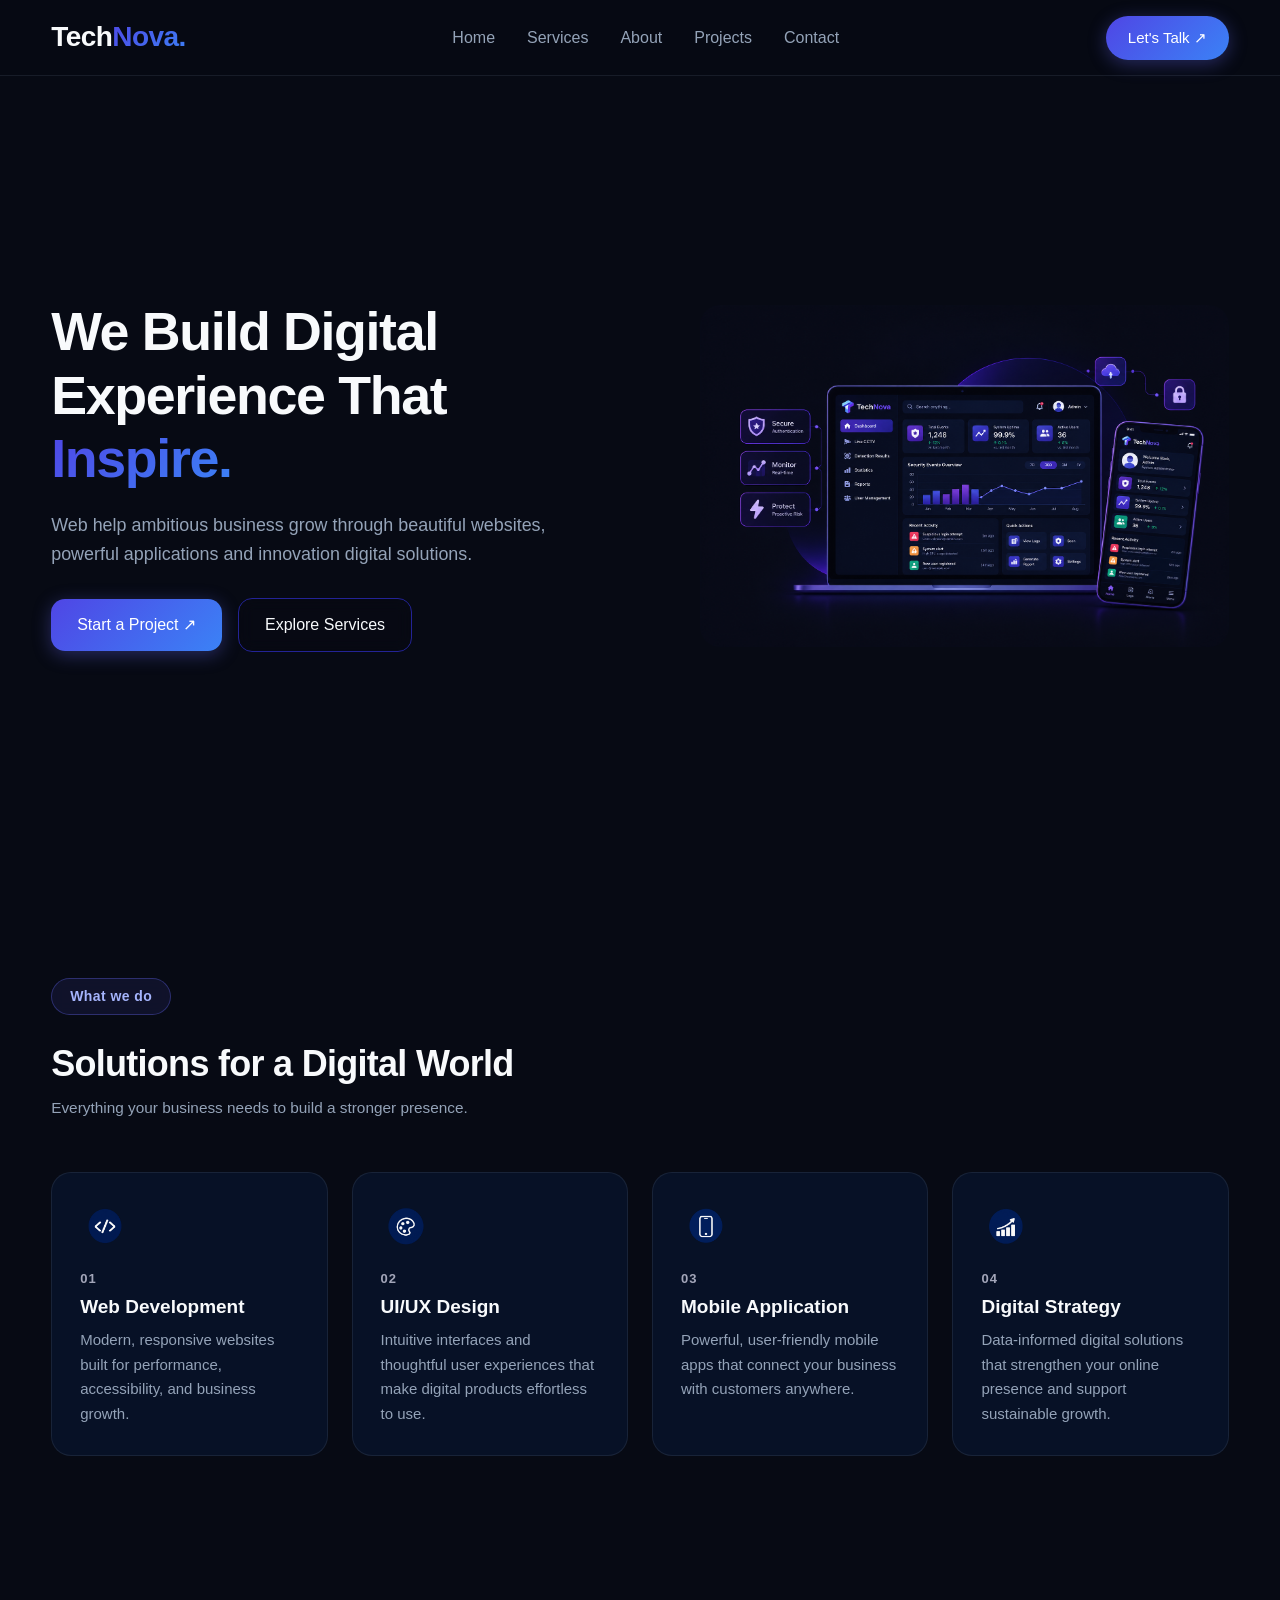
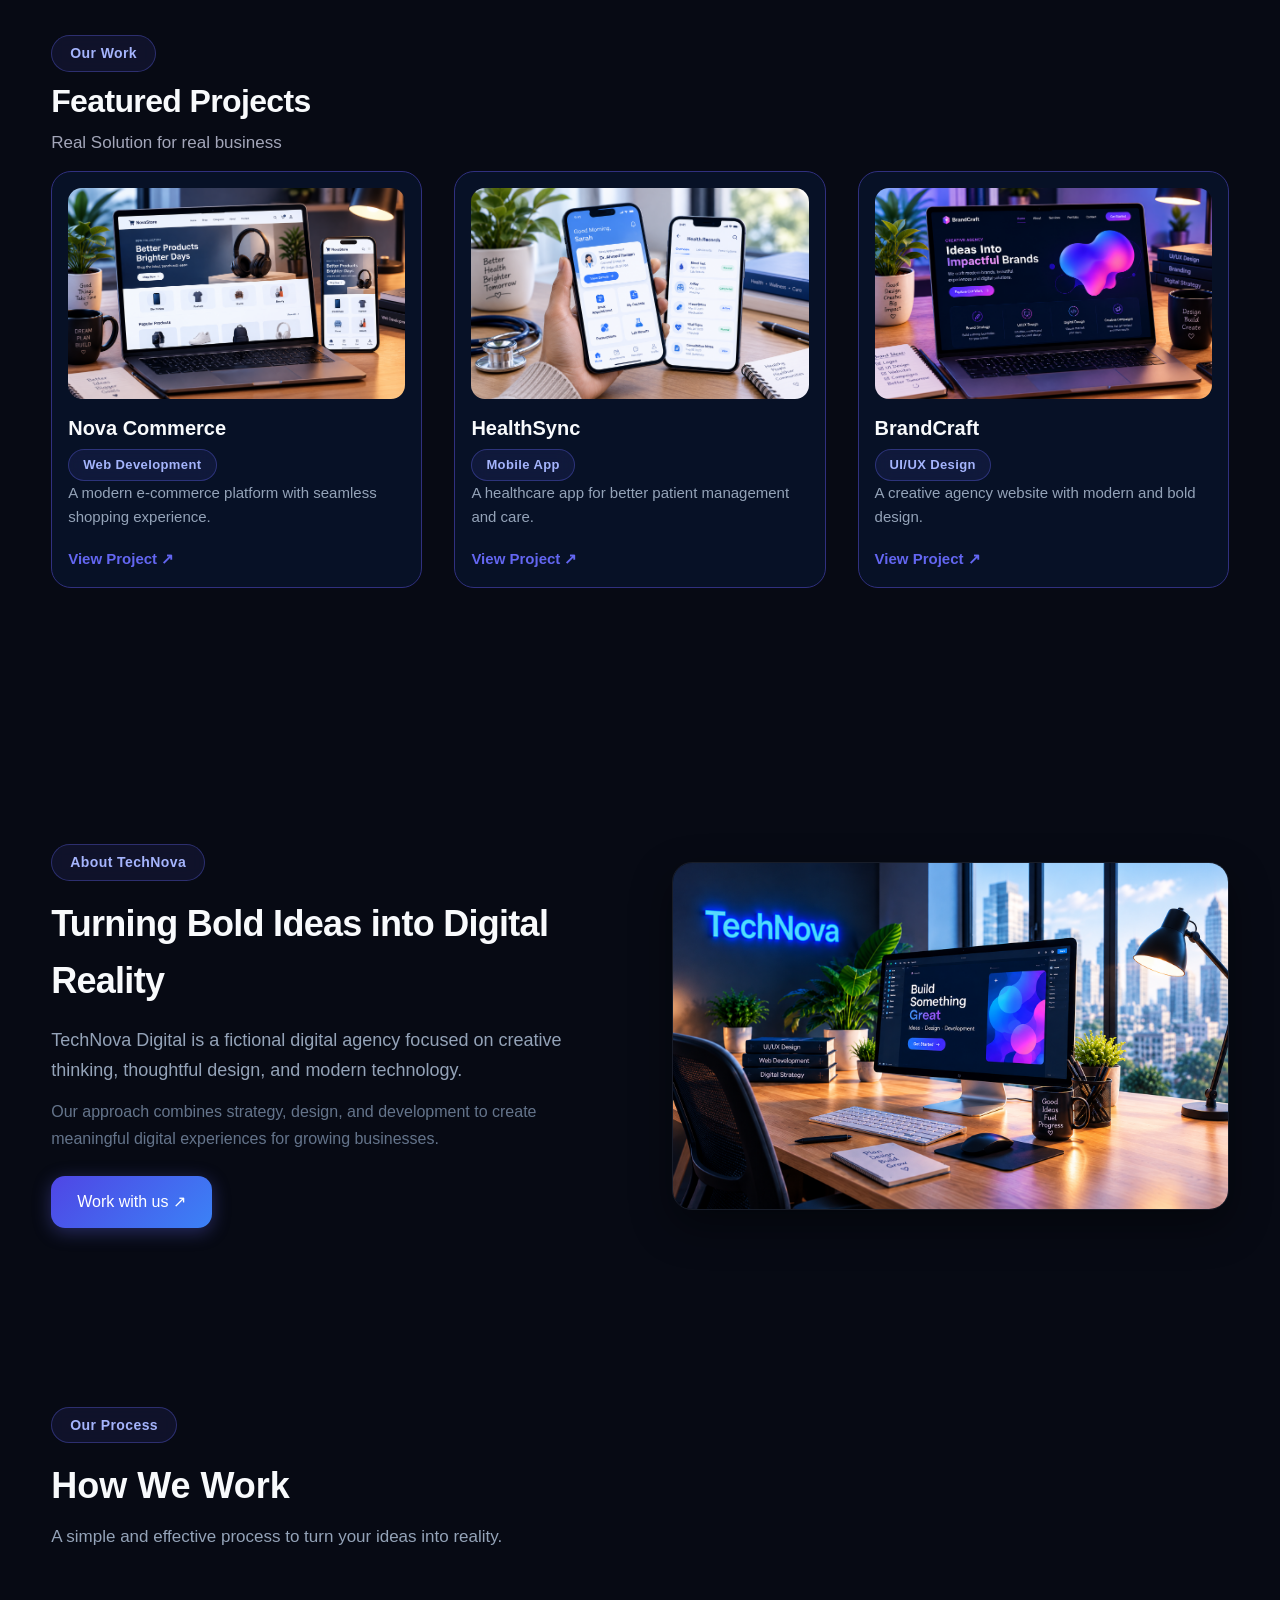
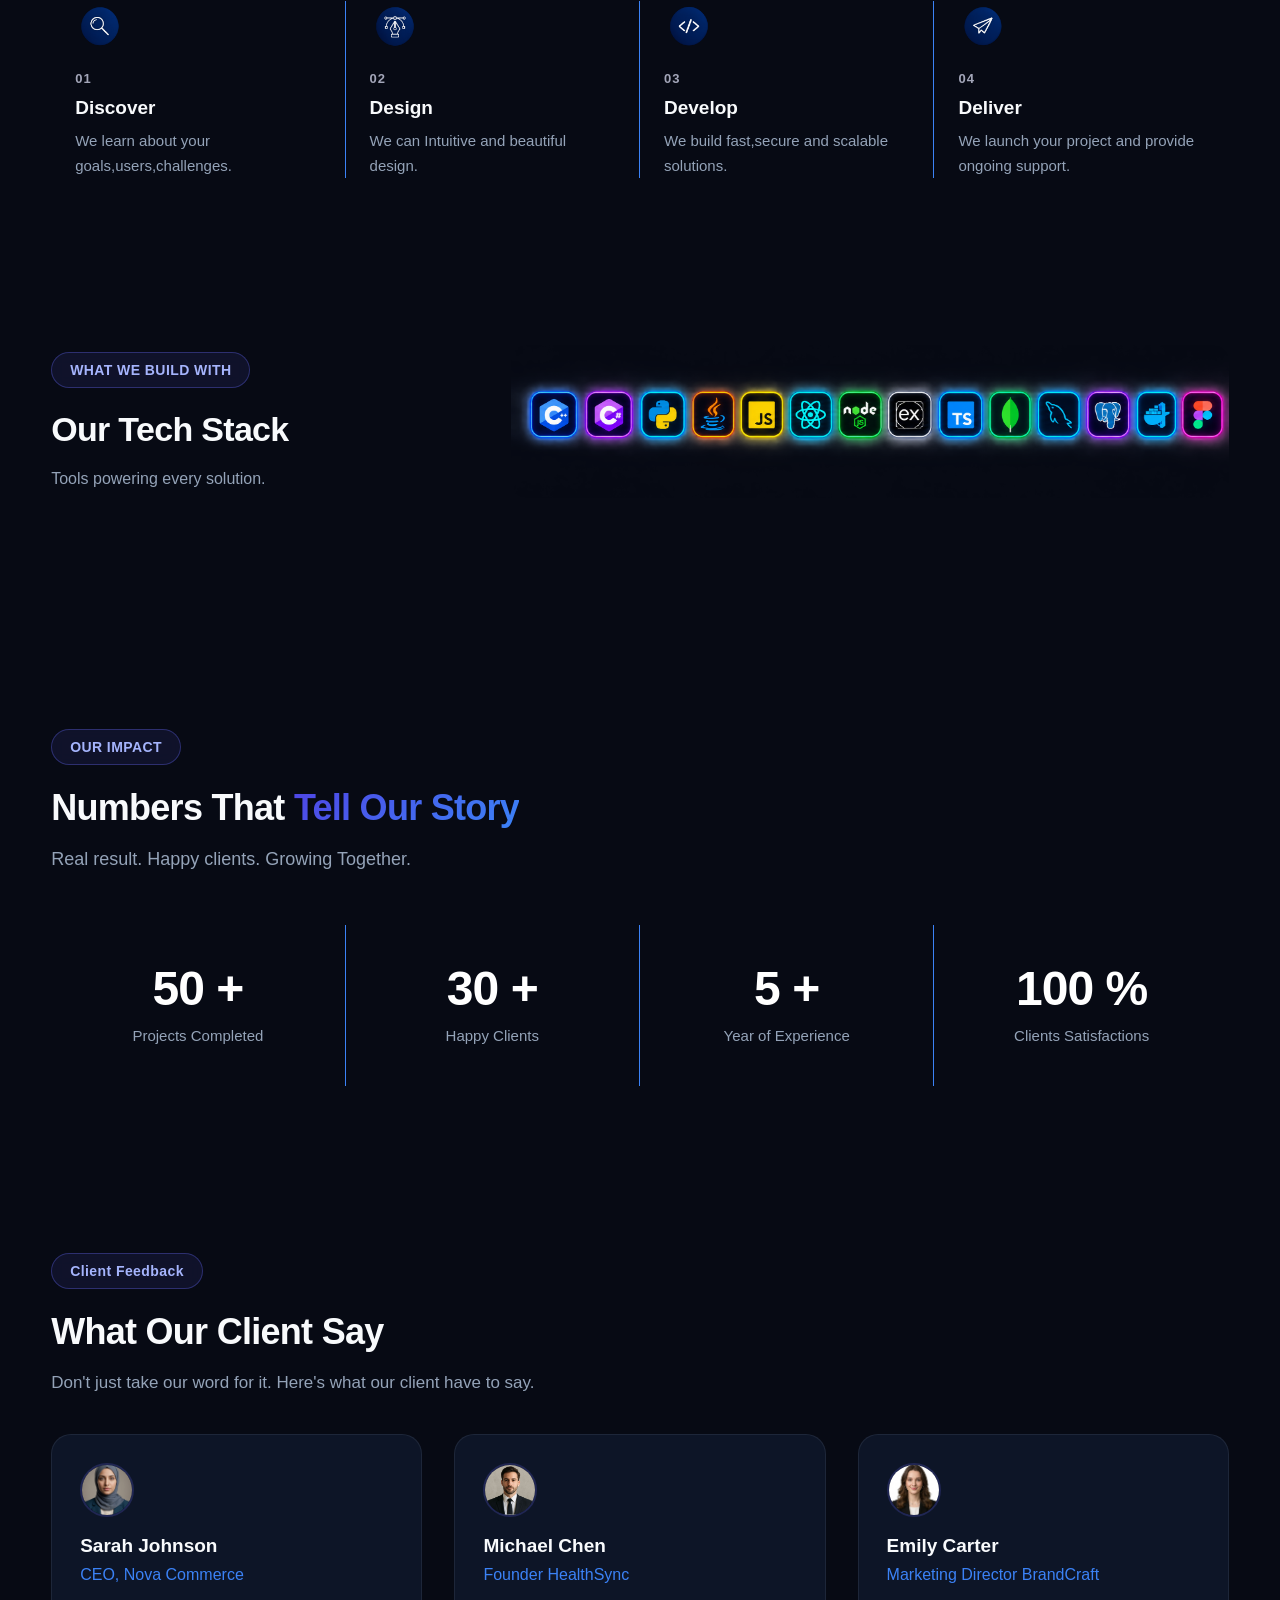
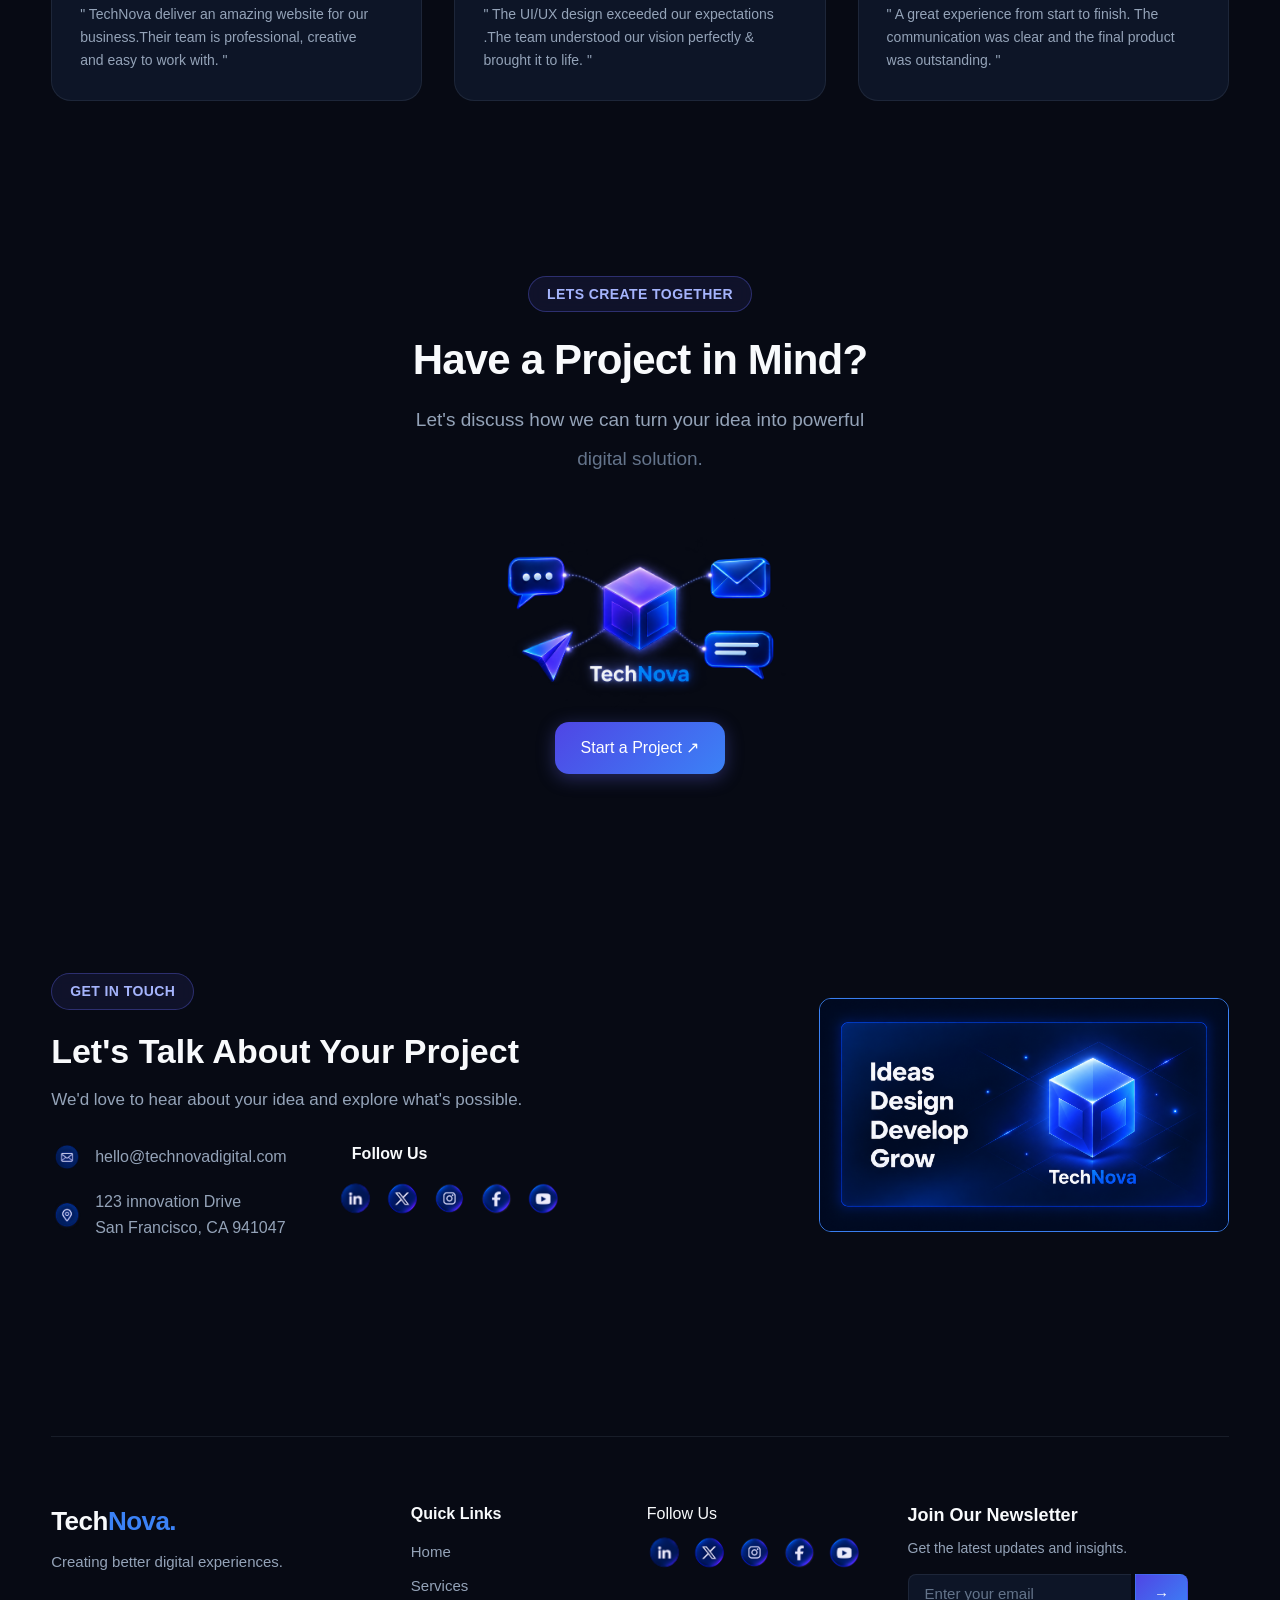
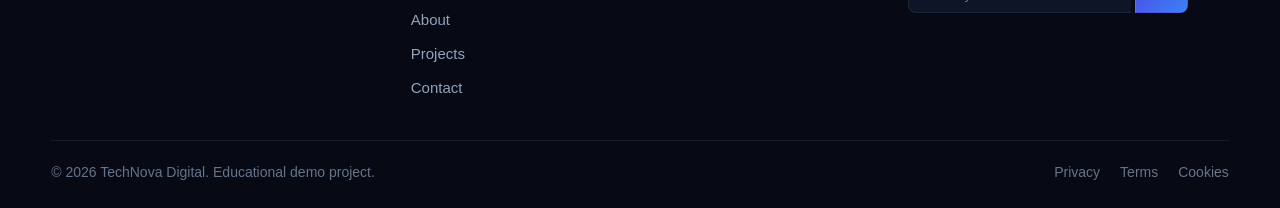
==== commit b595e447: "Finalize responsive TechNova landing page" ====
--- a/WebDev-L1-LandingPage/index.html
+++ b/WebDev-L1-LandingPage/index.html
@@ -205,7 +205,6 @@
                     <h3 class="impact-number">50 + </h3>
                     <p class="impact-description">Projects Completed </p>
                 </div>
-
                 <div class="stat">
                     <h3 class="impact-number">30 + </h3>
                     <p class="impact-description">Happy Clients </p>
--- a/WebDev-L1-LandingPage/style.css
+++ b/WebDev-L1-LandingPage/style.css
@@ -41,6 +41,7 @@
 html {
     scroll-behavior: smooth;
     color-scheme: dark;
+    scroll-padding-top: 92px;
 }
 
 body {
@@ -48,7 +49,7 @@
     background-color: var(--bg-base);
     color: var(--text-primary);
     line-height: 1.6;
-    overflow-x: hidden;
+    overflow-x: clip;
     width: 100%;
     -webkit-font-smoothing: antialiased;
 }
@@ -61,7 +62,7 @@
 
 html,
 body {
-    overflow-x: hidden;
+    overflow-x: clip;
     width: 100%;
 }
 img {
@@ -81,6 +82,9 @@
 }
 
 header {
+    position: sticky;
+    top: 0;
+    z-index: 1000;
     display: flex;
     align-items: center;
     justify-content: space-between;
@@ -90,6 +94,9 @@
     margin: 0 auto;
     padding: 12px var(--page-gutter);
     gap: 20px;
+    background: rgba(7, 10, 20, 0.94);
+    backdrop-filter: blur(14px);
+    border-bottom: 1px solid var(--border-subtle);
 }
 
 .left-side {
@@ -811,6 +818,7 @@
     display: grid;
     width: 35px;
     height: 35px;
+    flex: 0 0 35px;
     place-items: center;
     border-radius: var(--radius-sm);
     transition:
@@ -818,6 +826,12 @@
     background var(--transition-fast);
 }
 
+.app-image > a {
+    display: block;
+    width: 100%;
+    height: 100%;
+}
+
 .app-image:hover {
     border-color: var(--primary-light);
     background: var(--bg-card-hover);
@@ -828,6 +842,10 @@
     width: 100%;
     height: 100%;
     object-fit: contain;
+}
+
+.logo[alt="LinkedIn"] {
+    transform: scale(1.15);
 }
 
 .contact-section-image {
@@ -923,9 +941,9 @@
 }
 .footer-follow-page .app-image {
     display: grid;
-    width: 32px;
-    height: 32px;
-    padding: 6px;
+    width: 35px;
+    height: 35px;
+    padding: 0;
 }
 .newsletter-title {
     font-size: 18px;
@@ -1006,6 +1024,10 @@
 }
 
 @media (max-width: 1100px) {
+    .project-section {
+        margin-top: 0;
+    }
+
     .work-section,
     .project-view,
     .feedback-testimony,
